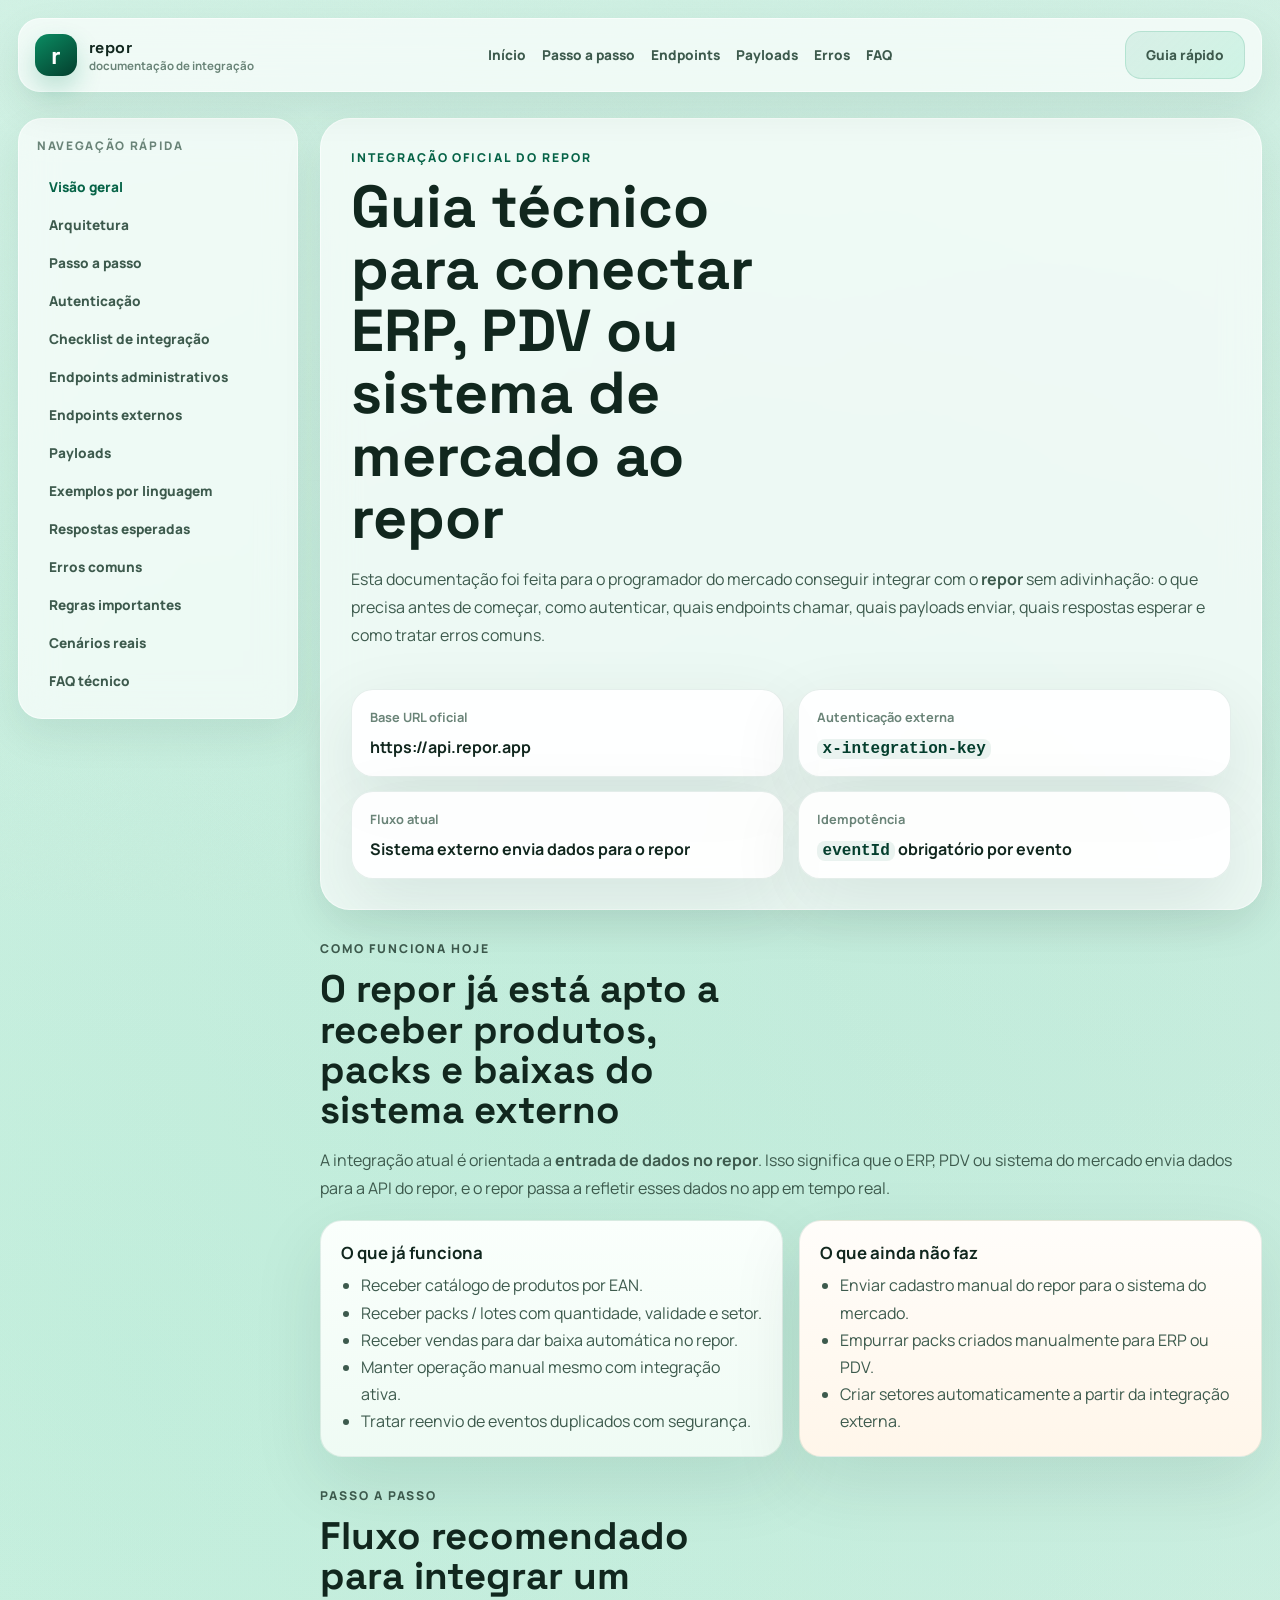
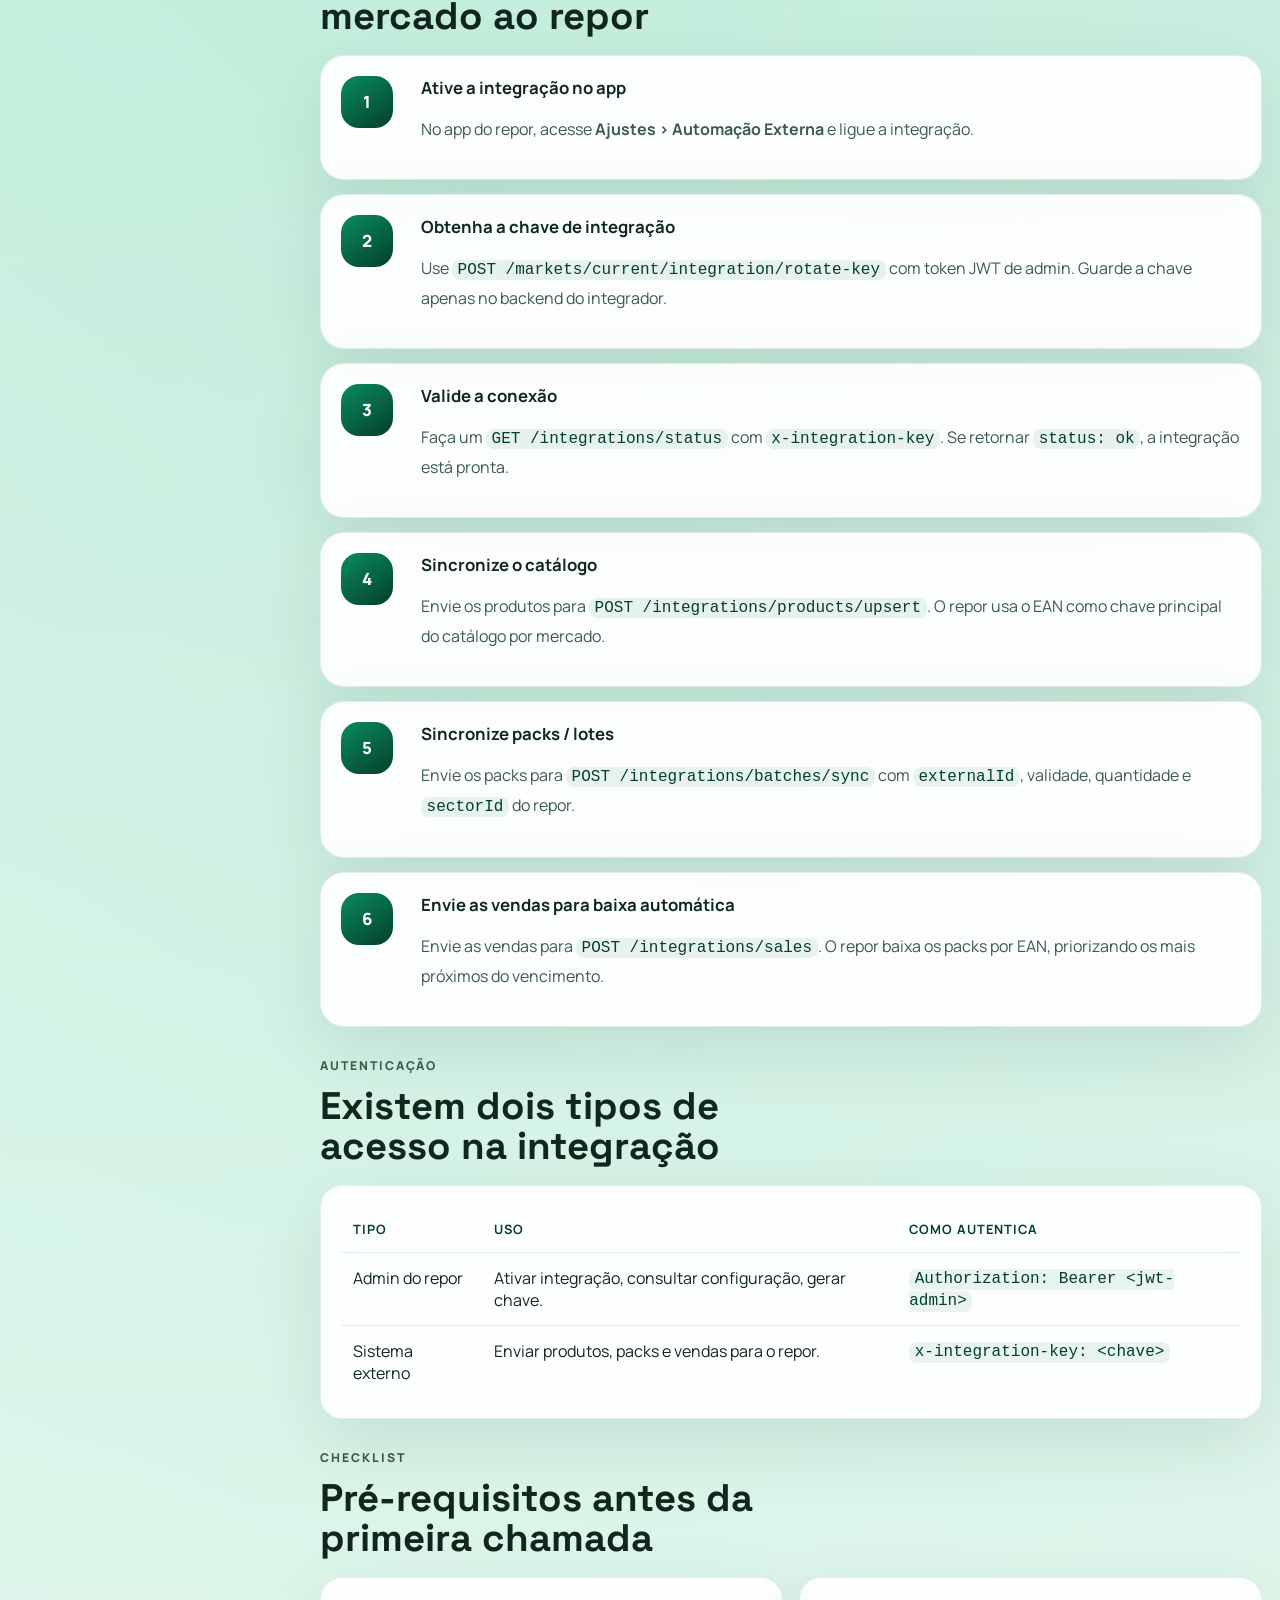
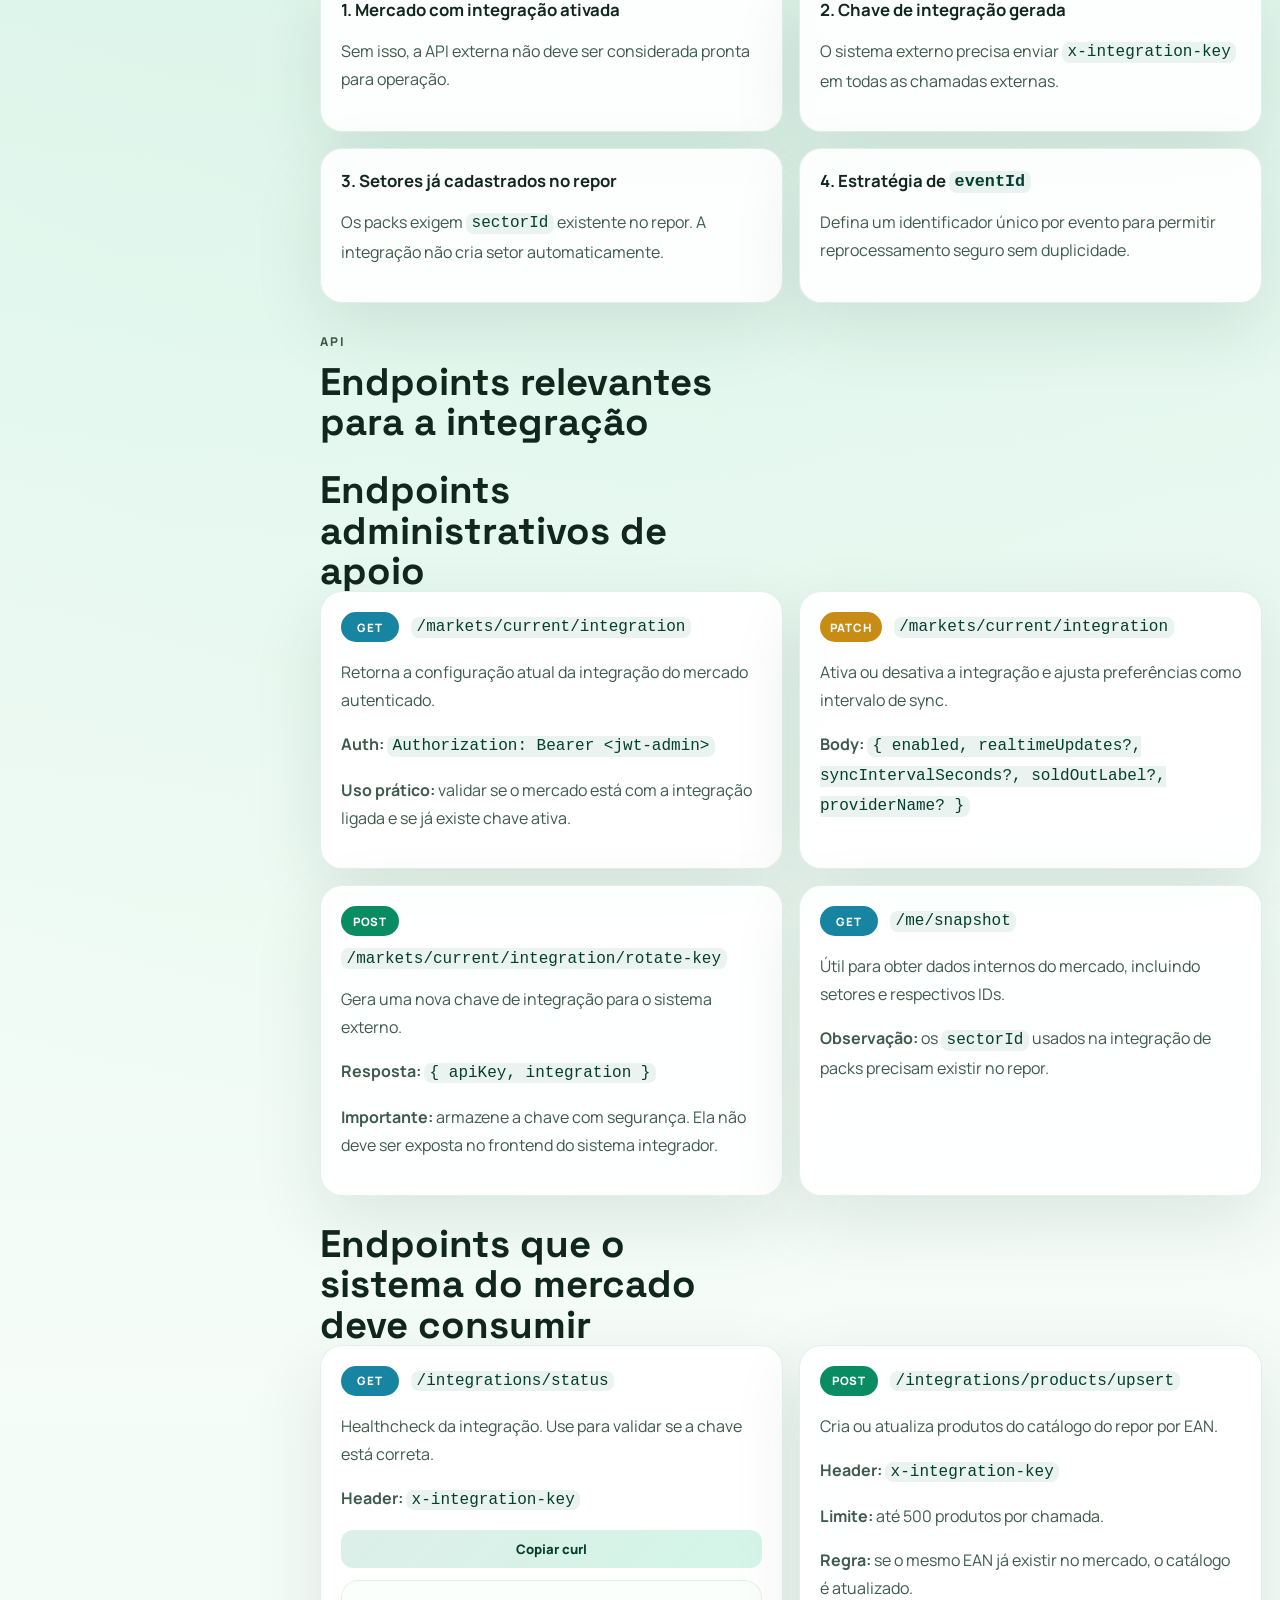
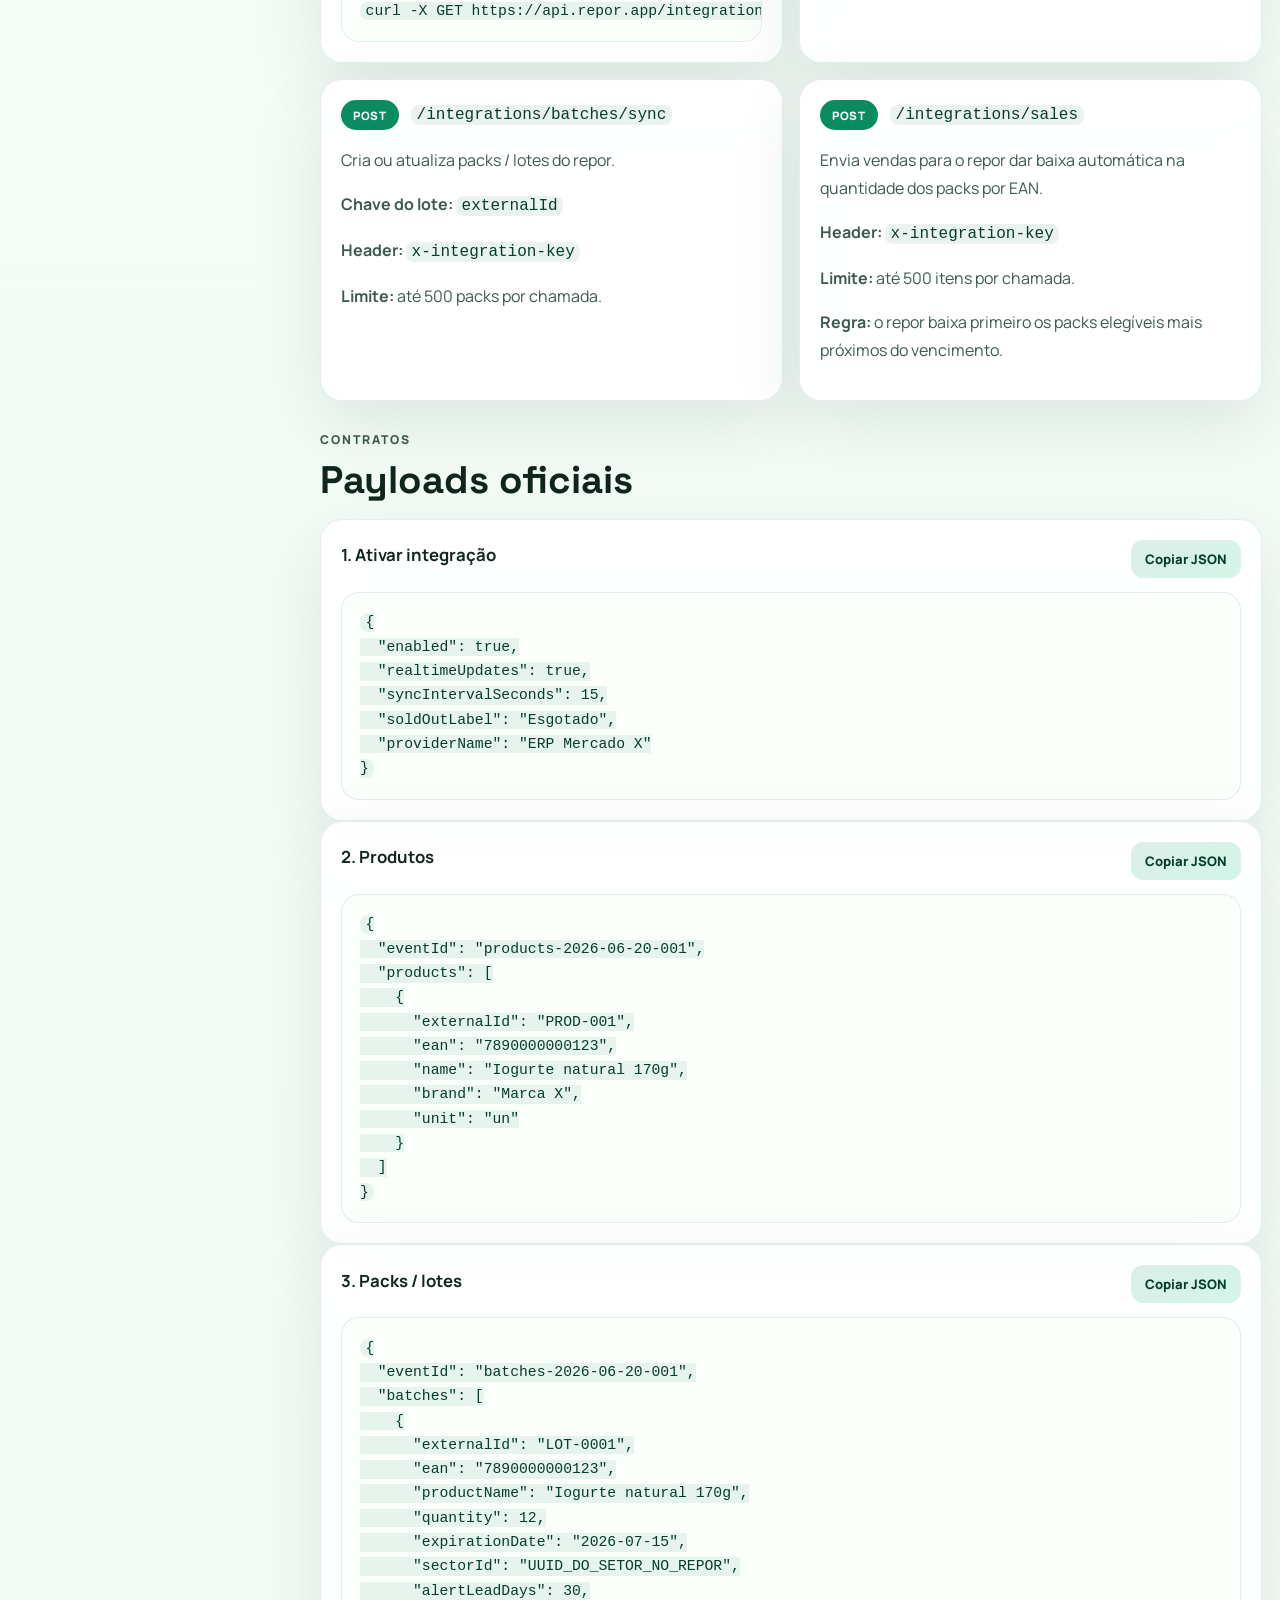
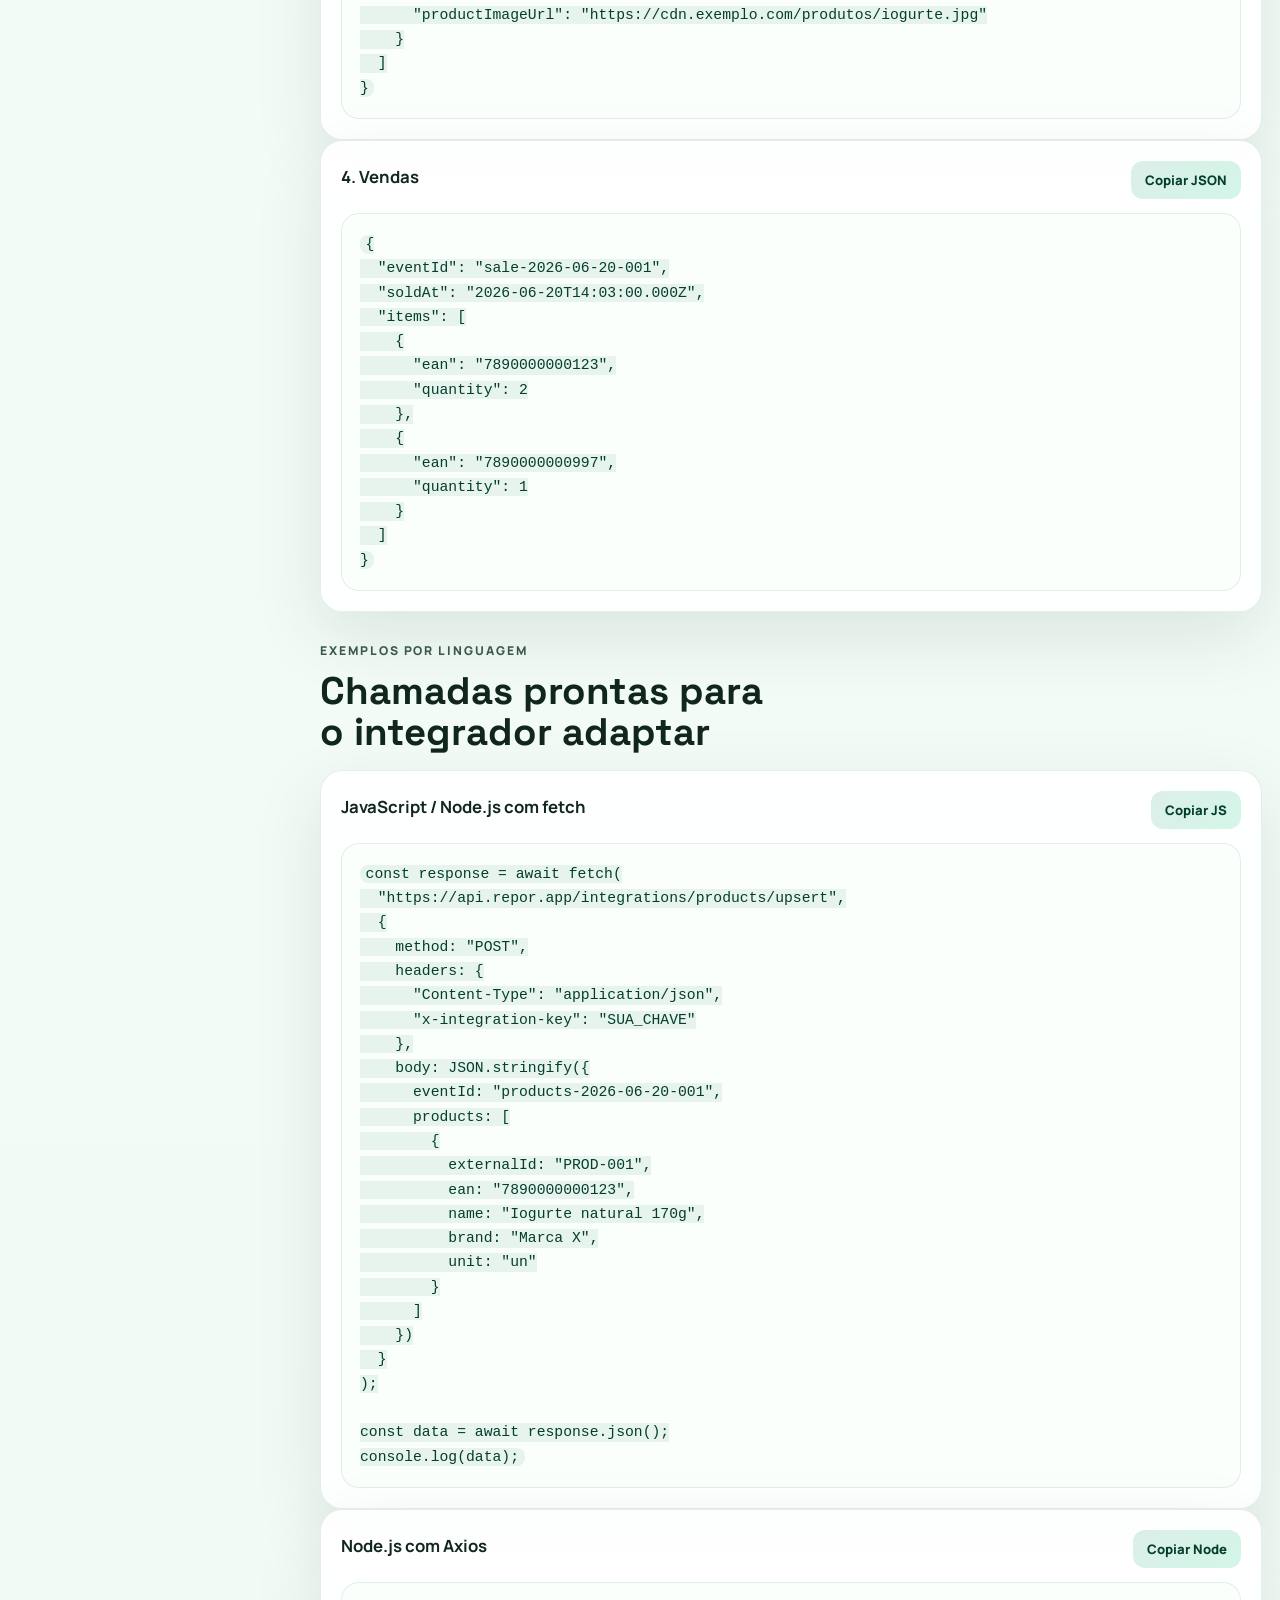
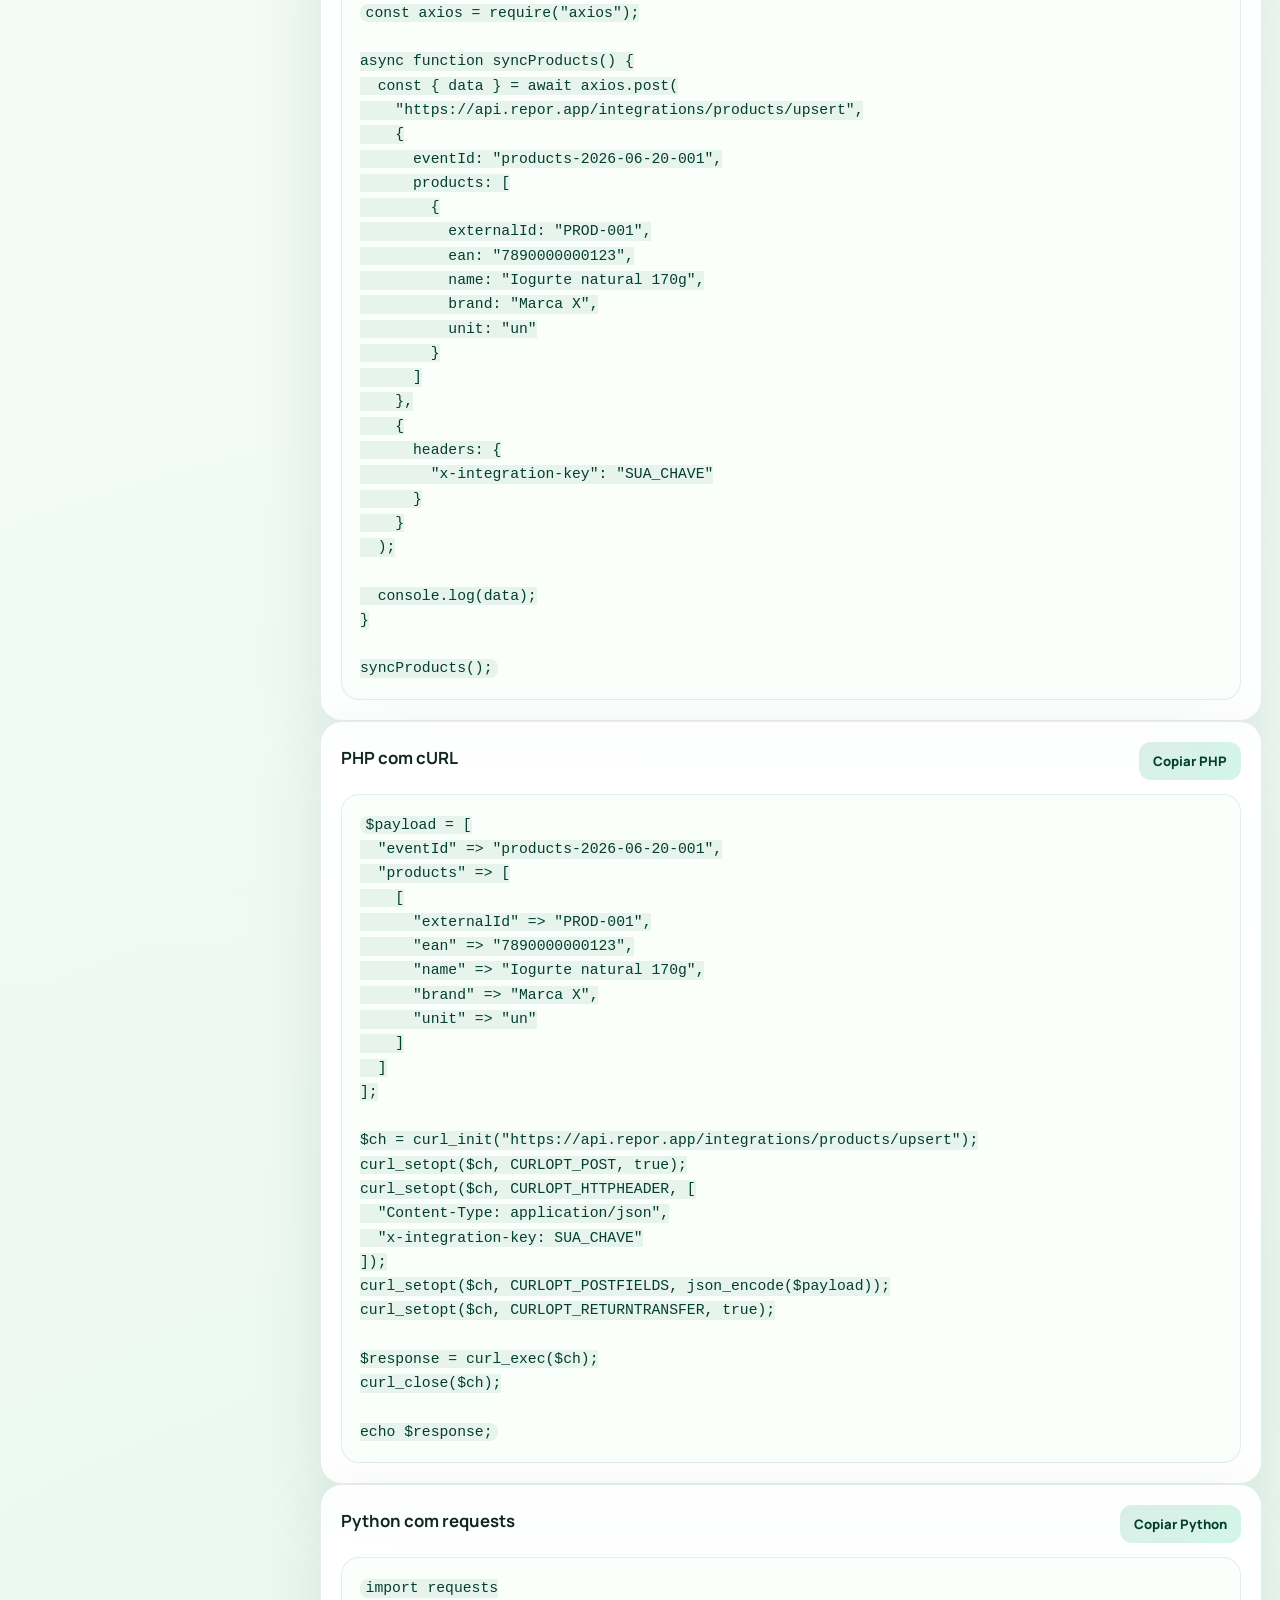
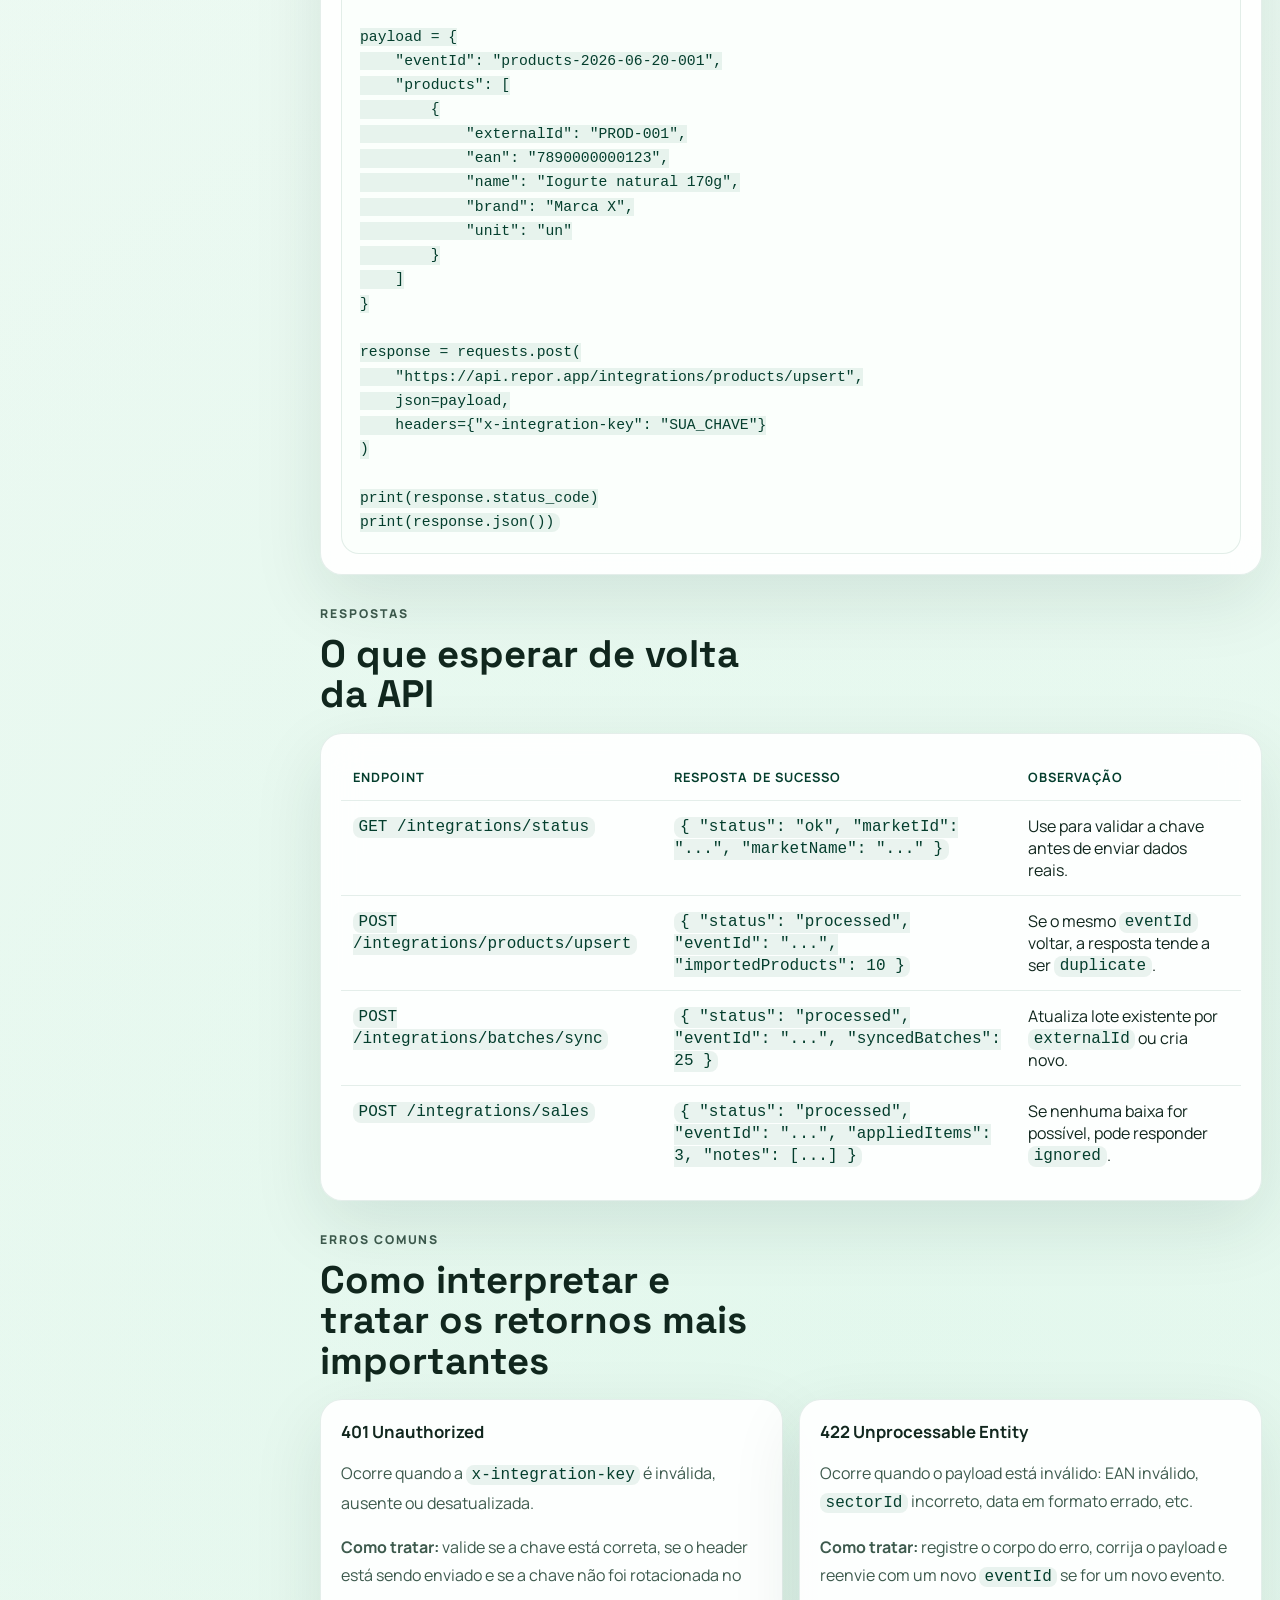
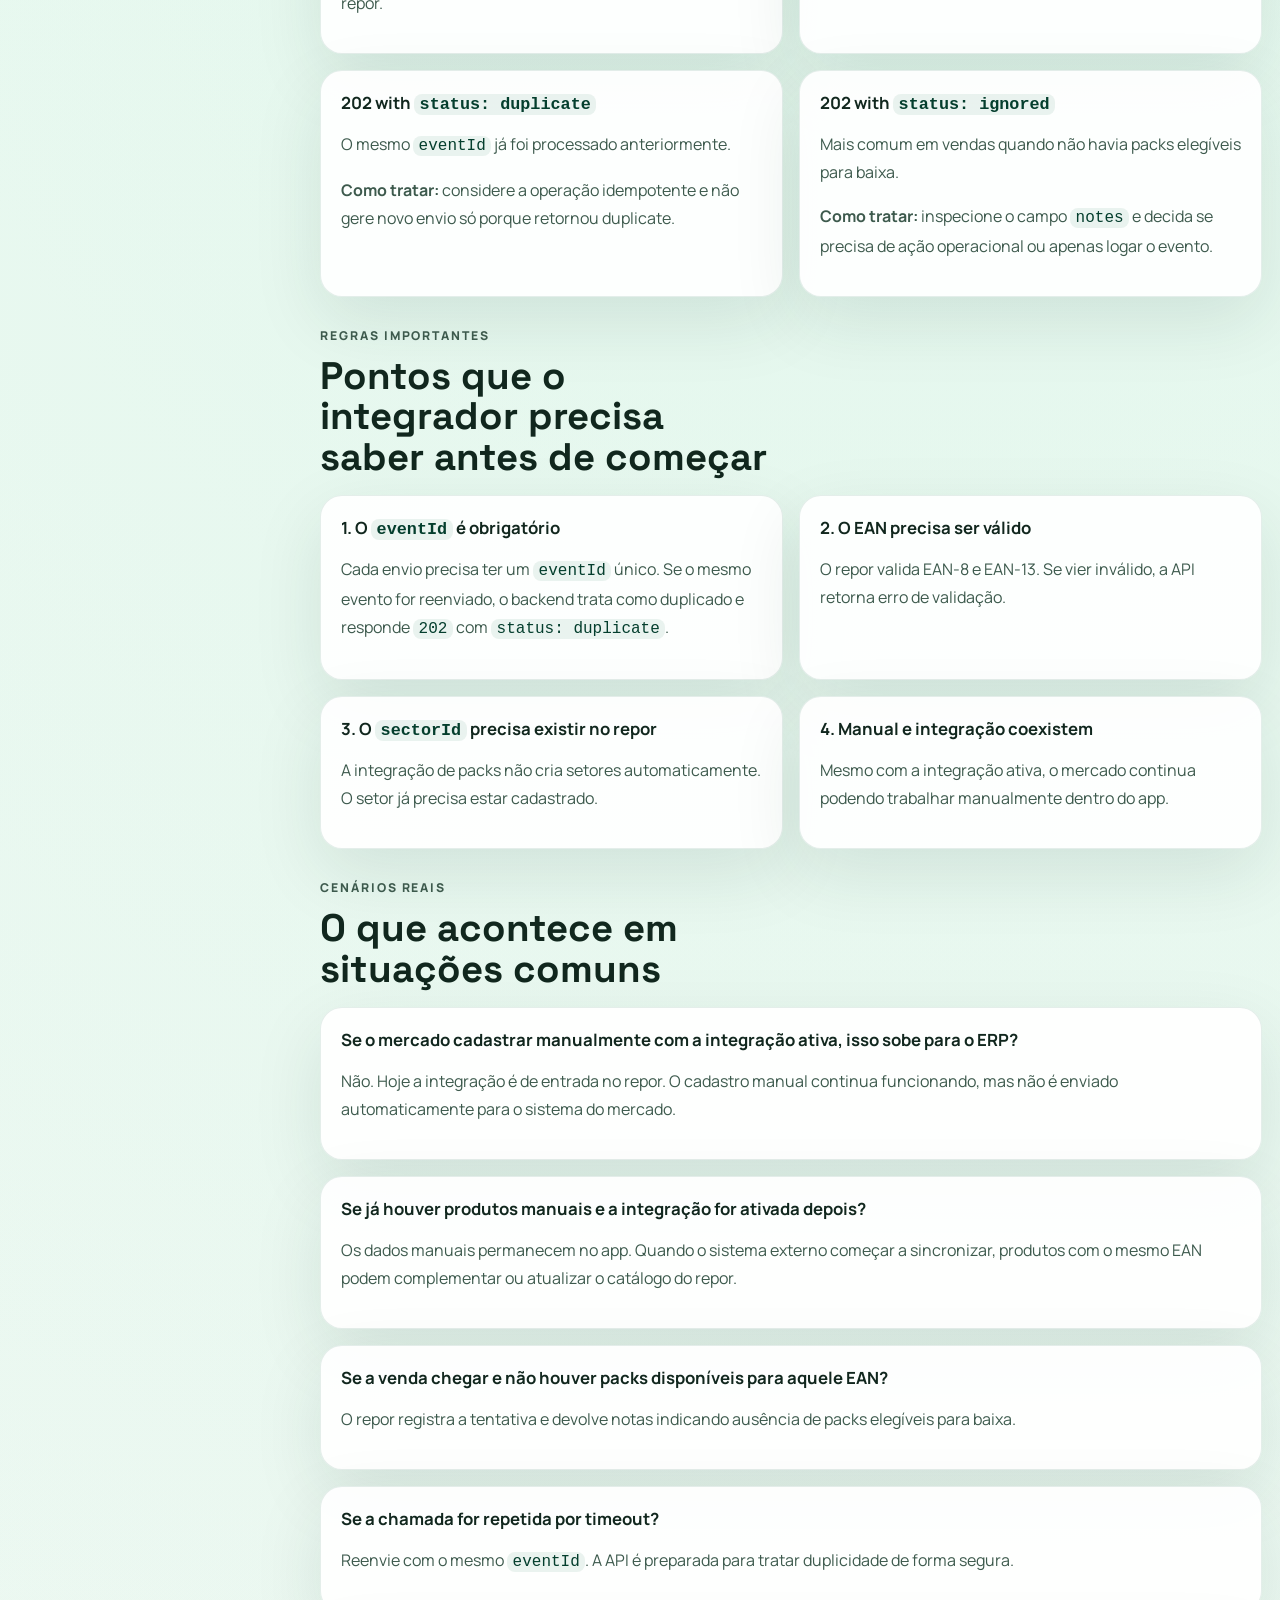
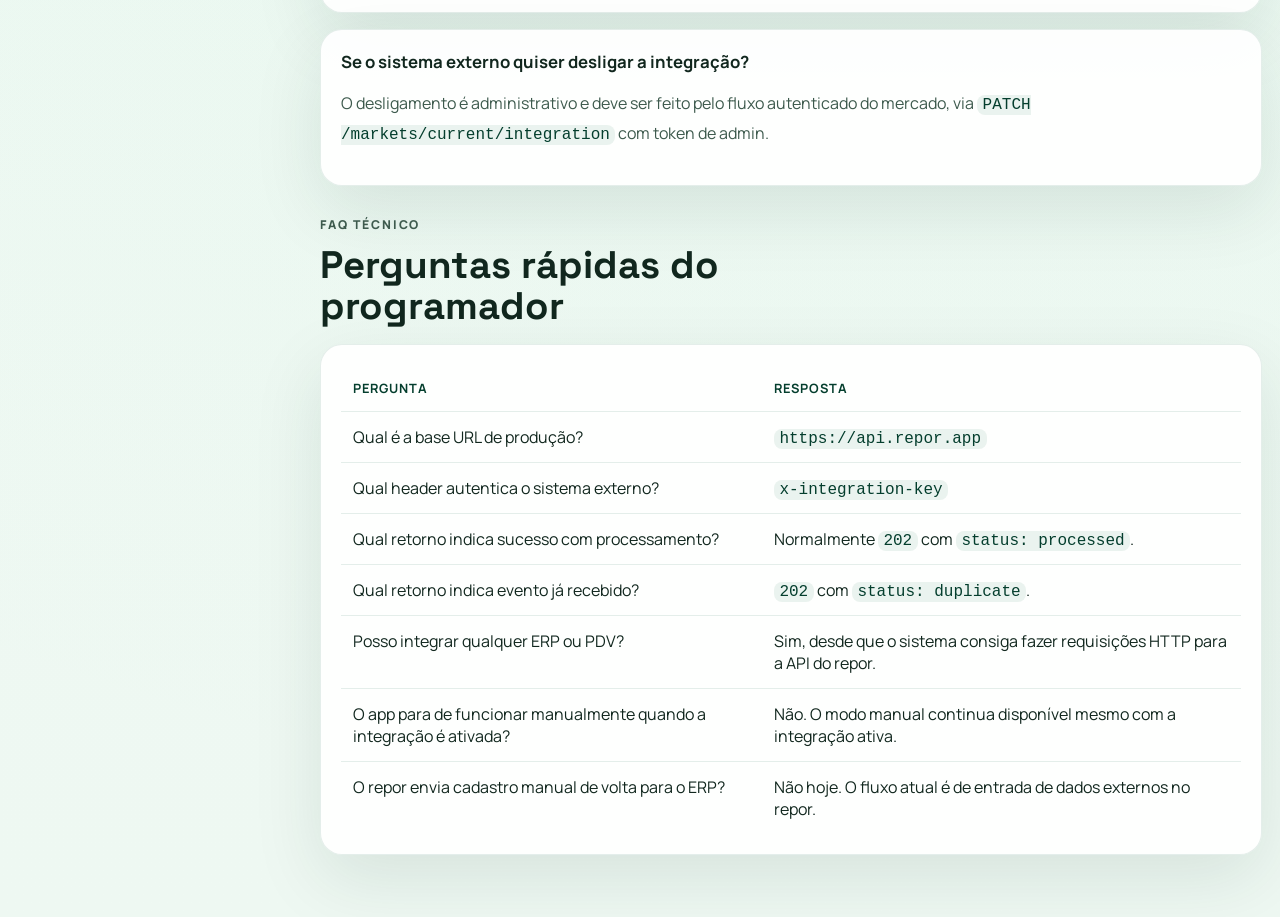
==== docs/index.html @ 4a222f6c "update site" ====
<!DOCTYPE html>
<html lang="pt-BR">
  <head>
    <meta charset="UTF-8" />
    <meta name="viewport" content="width=device-width, initial-scale=1.0" />
    <title>repor | Documentação de Integração</title>
    <meta
      name="description"
      content="Guia técnico oficial para integrar ERP, PDV e sistemas de mercado ao repor pela API https://api.repor.app/."
    />
    <meta name="theme-color" content="#0a8c62" />
    <link rel="preconnect" href="https://fonts.googleapis.com" />
    <link rel="preconnect" href="https://fonts.gstatic.com" crossorigin />
    <link
      href="https://fonts.googleapis.com/css2?family=Manrope:wght@400;500;600;700;800&family=Space+Grotesk:wght@500;700&display=swap"
      rel="stylesheet"
    />
    <link rel="stylesheet" href="./styles.css" />
  </head>
  <body>
    <div class="page-shell">
      <div class="noise"></div>
      <div class="grid-light"></div>
      <header class="topbar">
        <a class="brand" href="#inicio" aria-label="repor documentação de integração">
          <span class="brand-mark">r</span>
          <span class="brand-copy">
            <strong>repor</strong>
            <small>documentação de integração</small>
          </span>
        </a>
        <nav class="topnav" aria-label="Navegação da documentação">
          <a href="#inicio">Início</a>
          <a href="#passo-a-passo">Passo a passo</a>
          <a href="#endpoints">Endpoints</a>
          <a href="#payloads">Payloads</a>
          <a href="#erros">Erros</a>
          <a href="#faq">FAQ</a>
        </nav>
        <div class="topbar-actions">
          <a class="topbar-cta" href="./guia-rapido.html">Guia rápido</a>
        </div>
      </header>

      <main class="layout">
        <aside class="sidebar glass-panel">
          <p class="sidebar-label">Navegação rápida</p>
          <a href="#inicio">Visão geral</a>
          <a href="#arquitetura">Arquitetura</a>
          <a href="#passo-a-passo">Passo a passo</a>
          <a href="#autenticacao">Autenticação</a>
          <a href="#checklist">Checklist de integração</a>
          <a href="#endpoints-admin">Endpoints administrativos</a>
          <a href="#endpoints-externos">Endpoints externos</a>
          <a href="#payloads">Payloads</a>
          <a href="#exemplos">Exemplos por linguagem</a>
          <a href="#respostas">Respostas esperadas</a>
          <a href="#erros">Erros comuns</a>
          <a href="#regras">Regras importantes</a>
          <a href="#cenarios">Cenários reais</a>
          <a href="#faq">FAQ técnico</a>
        </aside>

        <div class="content">
          <section class="hero glass-panel" id="inicio">
            <div>
              <p class="eyebrow">Integração oficial do repor</p>
              <h1>Guia técnico para conectar ERP, PDV ou sistema de mercado ao repor</h1>
              <p class="lead">
                Esta documentação foi feita para o programador do mercado conseguir integrar com o
                <strong>repor</strong> sem adivinhação: o que precisa antes de começar, como autenticar,
                quais endpoints chamar, quais payloads enviar, quais respostas esperar e como tratar erros comuns.
              </p>
            </div>
            <div class="hero-grid">
              <article>
                <span>Base URL oficial</span>
                <strong>https://api.repor.app</strong>
              </article>
              <article>
                <span>Autenticação externa</span>
                <strong><code>x-integration-key</code></strong>
              </article>
              <article>
                <span>Fluxo atual</span>
                <strong>Sistema externo envia dados para o repor</strong>
              </article>
              <article>
                <span>Idempotência</span>
                <strong><code>eventId</code> obrigatório por evento</strong>
              </article>
            </div>
          </section>

          <section class="section" id="arquitetura">
            <div class="section-heading">
              <p class="eyebrow">Como funciona hoje</p>
              <h2>O repor já está apto a receber produtos, packs e baixas do sistema externo</h2>
              <p>
                A integração atual é orientada a <strong>entrada de dados no repor</strong>. Isso significa
                que o ERP, PDV ou sistema do mercado envia dados para a API do repor, e o repor passa a
                refletir esses dados no app em tempo real.
              </p>
            </div>
            <div class="info-grid">
              <article class="info-card success">
                <h3>O que já funciona</h3>
                <ul>
                  <li>Receber catálogo de produtos por EAN.</li>
                  <li>Receber packs / lotes com quantidade, validade e setor.</li>
                  <li>Receber vendas para dar baixa automática no repor.</li>
                  <li>Manter operação manual mesmo com integração ativa.</li>
                  <li>Tratar reenvio de eventos duplicados com segurança.</li>
                </ul>
              </article>
              <article class="info-card warning">
                <h3>O que ainda não faz</h3>
                <ul>
                  <li>Enviar cadastro manual do repor para o sistema do mercado.</li>
                  <li>Empurrar packs criados manualmente para ERP ou PDV.</li>
                  <li>Criar setores automaticamente a partir da integração externa.</li>
                </ul>
              </article>
            </div>
          </section>

          <section class="section" id="passo-a-passo">
            <div class="section-heading">
              <p class="eyebrow">Passo a passo</p>
              <h2>Fluxo recomendado para integrar um mercado ao repor</h2>
            </div>
            <div class="timeline">
              <article class="timeline-step"><span>1</span><div><h3>Ative a integração no app</h3><p>No app do repor, acesse <strong>Ajustes &gt; Automação Externa</strong> e ligue a integração.</p></div></article>
              <article class="timeline-step"><span>2</span><div><h3>Obtenha a chave de integração</h3><p>Use <code>POST /markets/current/integration/rotate-key</code> com token JWT de admin. Guarde a chave apenas no backend do integrador.</p></div></article>
              <article class="timeline-step"><span>3</span><div><h3>Valide a conexão</h3><p>Faça um <code>GET /integrations/status</code> com <code>x-integration-key</code>. Se retornar <code>status: ok</code>, a integração está pronta.</p></div></article>
              <article class="timeline-step"><span>4</span><div><h3>Sincronize o catálogo</h3><p>Envie os produtos para <code>POST /integrations/products/upsert</code>. O repor usa o EAN como chave principal do catálogo por mercado.</p></div></article>
              <article class="timeline-step"><span>5</span><div><h3>Sincronize packs / lotes</h3><p>Envie os packs para <code>POST /integrations/batches/sync</code> com <code>externalId</code>, validade, quantidade e <code>sectorId</code> do repor.</p></div></article>
              <article class="timeline-step"><span>6</span><div><h3>Envie as vendas para baixa automática</h3><p>Envie as vendas para <code>POST /integrations/sales</code>. O repor baixa os packs por EAN, priorizando os mais próximos do vencimento.</p></div></article>
            </div>
          </section>

          <section class="section" id="autenticacao">
            <div class="section-heading"><p class="eyebrow">Autenticação</p><h2>Existem dois tipos de acesso na integração</h2></div>
            <div class="table-card glass-panel">
              <table>
                <thead><tr><th>Tipo</th><th>Uso</th><th>Como autentica</th></tr></thead>
                <tbody>
                  <tr><td>Admin do repor</td><td>Ativar integração, consultar configuração, gerar chave.</td><td><code>Authorization: Bearer &lt;jwt-admin&gt;</code></td></tr>
                  <tr><td>Sistema externo</td><td>Enviar produtos, packs e vendas para o repor.</td><td><code>x-integration-key: &lt;chave&gt;</code></td></tr>
                </tbody>
              </table>
            </div>
          </section>

          <section class="section" id="checklist">
            <div class="section-heading"><p class="eyebrow">Checklist</p><h2>Pré-requisitos antes da primeira chamada</h2></div>
            <div class="info-grid">
              <article class="info-card"><h3>1. Mercado com integração ativada</h3><p>Sem isso, a API externa não deve ser considerada pronta para operação.</p></article>
              <article class="info-card"><h3>2. Chave de integração gerada</h3><p>O sistema externo precisa enviar <code>x-integration-key</code> em todas as chamadas externas.</p></article>
              <article class="info-card"><h3>3. Setores já cadastrados no repor</h3><p>Os packs exigem <code>sectorId</code> existente no repor. A integração não cria setor automaticamente.</p></article>
              <article class="info-card"><h3>4. Estratégia de <code>eventId</code></h3><p>Defina um identificador único por evento para permitir reprocessamento seguro sem duplicidade.</p></article>
            </div>
          </section>

          <section class="section" id="endpoints">
            <div class="section-heading"><p class="eyebrow">API</p><h2>Endpoints relevantes para a integração</h2></div>
          </section>

          <section class="section" id="endpoints-admin">
            <h2>Endpoints administrativos de apoio</h2>
            <div class="endpoint-list">
              <article class="endpoint-card glass-panel"><div class="endpoint-head"><span class="method get">GET</span><code>/markets/current/integration</code></div><p>Retorna a configuração atual da integração do mercado autenticado.</p><p><strong>Auth:</strong> <code>Authorization: Bearer &lt;jwt-admin&gt;</code></p><p><strong>Uso prático:</strong> validar se o mercado está com a integração ligada e se já existe chave ativa.</p></article>
              <article class="endpoint-card glass-panel"><div class="endpoint-head"><span class="method patch">PATCH</span><code>/markets/current/integration</code></div><p>Ativa ou desativa a integração e ajusta preferências como intervalo de sync.</p><p><strong>Body:</strong> <code>{ enabled, realtimeUpdates?, syncIntervalSeconds?, soldOutLabel?, providerName? }</code></p></article>
              <article class="endpoint-card glass-panel"><div class="endpoint-head"><span class="method post">POST</span><code>/markets/current/integration/rotate-key</code></div><p>Gera uma nova chave de integração para o sistema externo.</p><p><strong>Resposta:</strong> <code>{ apiKey, integration }</code></p><p><strong>Importante:</strong> armazene a chave com segurança. Ela não deve ser exposta no frontend do sistema integrador.</p></article>
              <article class="endpoint-card glass-panel"><div class="endpoint-head"><span class="method get">GET</span><code>/me/snapshot</code></div><p>Útil para obter dados internos do mercado, incluindo setores e respectivos IDs.</p><p><strong>Observação:</strong> os <code>sectorId</code> usados na integração de packs precisam existir no repor.</p></article>
            </div>
          </section>

          <section class="section" id="endpoints-externos">
            <h2>Endpoints que o sistema do mercado deve consumir</h2>
            <div class="endpoint-list">
              <article class="endpoint-card glass-panel"><div class="endpoint-head"><span class="method get">GET</span><code>/integrations/status</code></div><p>Healthcheck da integração. Use para validar se a chave está correta.</p><p><strong>Header:</strong> <code>x-integration-key</code></p><div class="copy-block"><button class="copy-button" data-copy="curl -X GET https://api.repor.app/integrations/status -H 'x-integration-key: SUA_CHAVE'">Copiar curl</button><pre><code>curl -X GET https://api.repor.app/integrations/status   -H "x-integration-key: SUA_CHAVE"</code></pre></div></article>
              <article class="endpoint-card glass-panel"><div class="endpoint-head"><span class="method post">POST</span><code>/integrations/products/upsert</code></div><p>Cria ou atualiza produtos do catálogo do repor por EAN.</p><p><strong>Header:</strong> <code>x-integration-key</code></p><p><strong>Limite:</strong> até 500 produtos por chamada.</p><p><strong>Regra:</strong> se o mesmo EAN já existir no mercado, o catálogo é atualizado.</p></article>
              <article class="endpoint-card glass-panel"><div class="endpoint-head"><span class="method post">POST</span><code>/integrations/batches/sync</code></div><p>Cria ou atualiza packs / lotes do repor.</p><p><strong>Chave do lote:</strong> <code>externalId</code></p><p><strong>Header:</strong> <code>x-integration-key</code></p><p><strong>Limite:</strong> até 500 packs por chamada.</p></article>
              <article class="endpoint-card glass-panel"><div class="endpoint-head"><span class="method post">POST</span><code>/integrations/sales</code></div><p>Envia vendas para o repor dar baixa automática na quantidade dos packs por EAN.</p><p><strong>Header:</strong> <code>x-integration-key</code></p><p><strong>Limite:</strong> até 500 itens por chamada.</p><p><strong>Regra:</strong> o repor baixa primeiro os packs elegíveis mais próximos do vencimento.</p></article>
            </div>
          </section>

          <section class="section" id="payloads">
            <div class="section-heading"><p class="eyebrow">Contratos</p><h2>Payloads oficiais</h2></div>
            <div class="payload-block glass-panel"><div class="payload-head"><h3>1. Ativar integração</h3><button class="copy-button" data-copy='{"enabled":true,"realtimeUpdates":true,"syncIntervalSeconds":15,"soldOutLabel":"Esgotado","providerName":"ERP Mercado X"}'>Copiar JSON</button></div><pre><code>{
  "enabled": true,
  "realtimeUpdates": true,
  "syncIntervalSeconds": 15,
  "soldOutLabel": "Esgotado",
  "providerName": "ERP Mercado X"
}</code></pre></div>
            <div class="payload-block glass-panel"><div class="payload-head"><h3>2. Produtos</h3><button class="copy-button" data-copy='{"eventId":"products-2026-06-20-001","products":[{"externalId":"PROD-001","ean":"7890000000123","name":"Iogurte natural 170g","brand":"Marca X","unit":"un"}]}'>Copiar JSON</button></div><pre><code>{
  "eventId": "products-2026-06-20-001",
  "products": [
    {
      "externalId": "PROD-001",
      "ean": "7890000000123",
      "name": "Iogurte natural 170g",
      "brand": "Marca X",
      "unit": "un"
    }
  ]
}</code></pre></div>
            <div class="payload-block glass-panel"><div class="payload-head"><h3>3. Packs / lotes</h3><button class="copy-button" data-copy='{"eventId":"batches-2026-06-20-001","batches":[{"externalId":"LOT-0001","ean":"7890000000123","productName":"Iogurte natural 170g","quantity":12,"expirationDate":"2026-07-15","sectorId":"UUID_DO_SETOR_NO_REPOR","alertLeadDays":30,"productImageUrl":"https://cdn.exemplo.com/produtos/iogurte.jpg"}]}'>Copiar JSON</button></div><pre><code>{
  "eventId": "batches-2026-06-20-001",
  "batches": [
    {
      "externalId": "LOT-0001",
      "ean": "7890000000123",
      "productName": "Iogurte natural 170g",
      "quantity": 12,
      "expirationDate": "2026-07-15",
      "sectorId": "UUID_DO_SETOR_NO_REPOR",
      "alertLeadDays": 30,
      "productImageUrl": "https://cdn.exemplo.com/produtos/iogurte.jpg"
    }
  ]
}</code></pre></div>
            <div class="payload-block glass-panel"><div class="payload-head"><h3>4. Vendas</h3><button class="copy-button" data-copy='{"eventId":"sale-2026-06-20-001","soldAt":"2026-06-20T14:03:00.000Z","items":[{"ean":"7890000000123","quantity":2},{"ean":"7890000000997","quantity":1}]}'>Copiar JSON</button></div><pre><code>{
  "eventId": "sale-2026-06-20-001",
  "soldAt": "2026-06-20T14:03:00.000Z",
  "items": [
    {
      "ean": "7890000000123",
      "quantity": 2
    },
    {
      "ean": "7890000000997",
      "quantity": 1
    }
  ]
}</code></pre></div>
          </section>

          <section class="section" id="exemplos">
            <div class="section-heading"><p class="eyebrow">Exemplos por linguagem</p><h2>Chamadas prontas para o integrador adaptar</h2></div>
            <div class="payload-block glass-panel"><div class="payload-head"><h3>JavaScript / Node.js com fetch</h3><button class="copy-button" data-copy="const response = await fetch('https://api.repor.app/integrations/products/upsert', { method: 'POST', headers: { 'Content-Type': 'application/json', 'x-integration-key': 'SUA_CHAVE' }, body: JSON.stringify({ eventId: 'products-2026-06-20-001', products: [{ externalId: 'PROD-001', ean: '7890000000123', name: 'Iogurte natural 170g', brand: 'Marca X', unit: 'un' }] }) }); const data = await response.json(); console.log(data);">Copiar JS</button></div><pre><code>const response = await fetch(
  "https://api.repor.app/integrations/products/upsert",
  {
    method: "POST",
    headers: {
      "Content-Type": "application/json",
      "x-integration-key": "SUA_CHAVE"
    },
    body: JSON.stringify({
      eventId: "products-2026-06-20-001",
      products: [
        {
          externalId: "PROD-001",
          ean: "7890000000123",
          name: "Iogurte natural 170g",
          brand: "Marca X",
          unit: "un"
        }
      ]
    })
  }
);

const data = await response.json();
console.log(data);</code></pre></div>
            <div class="payload-block glass-panel"><div class="payload-head"><h3>Node.js com Axios</h3><button class="copy-button" data-copy="const axios = require('axios'); async function syncProducts() { const { data } = await axios.post('https://api.repor.app/integrations/products/upsert', { eventId: 'products-2026-06-20-001', products: [{ externalId: 'PROD-001', ean: '7890000000123', name: 'Iogurte natural 170g', brand: 'Marca X', unit: 'un' }] }, { headers: { 'x-integration-key': 'SUA_CHAVE' } }); console.log(data); } syncProducts();">Copiar Node</button></div><pre><code>const axios = require("axios");

async function syncProducts() {
  const { data } = await axios.post(
    "https://api.repor.app/integrations/products/upsert",
    {
      eventId: "products-2026-06-20-001",
      products: [
        {
          externalId: "PROD-001",
          ean: "7890000000123",
          name: "Iogurte natural 170g",
          brand: "Marca X",
          unit: "un"
        }
      ]
    },
    {
      headers: {
        "x-integration-key": "SUA_CHAVE"
      }
    }
  );

  console.log(data);
}

syncProducts();</code></pre></div>
            <div class="payload-block glass-panel"><div class="payload-head"><h3>PHP com cURL</h3><button class="copy-button" data-copy="$payload = ['eventId' => 'products-2026-06-20-001','products' => [['externalId' => 'PROD-001','ean' => '7890000000123','name' => 'Iogurte natural 170g','brand' => 'Marca X','unit' => 'un']]]; $ch = curl_init('https://api.repor.app/integrations/products/upsert'); curl_setopt($ch, CURLOPT_POST, true); curl_setopt($ch, CURLOPT_HTTPHEADER, ['Content-Type: application/json', 'x-integration-key: SUA_CHAVE']); curl_setopt($ch, CURLOPT_POSTFIELDS, json_encode($payload)); curl_setopt($ch, CURLOPT_RETURNTRANSFER, true); $response = curl_exec($ch); curl_close($ch); echo $response;">Copiar PHP</button></div><pre><code>$payload = [
  "eventId" => "products-2026-06-20-001",
  "products" => [
    [
      "externalId" => "PROD-001",
      "ean" => "7890000000123",
      "name" => "Iogurte natural 170g",
      "brand" => "Marca X",
      "unit" => "un"
    ]
  ]
];

$ch = curl_init("https://api.repor.app/integrations/products/upsert");
curl_setopt($ch, CURLOPT_POST, true);
curl_setopt($ch, CURLOPT_HTTPHEADER, [
  "Content-Type: application/json",
  "x-integration-key: SUA_CHAVE"
]);
curl_setopt($ch, CURLOPT_POSTFIELDS, json_encode($payload));
curl_setopt($ch, CURLOPT_RETURNTRANSFER, true);

$response = curl_exec($ch);
curl_close($ch);

echo $response;</code></pre></div>
            <div class="payload-block glass-panel"><div class="payload-head"><h3>Python com requests</h3><button class="copy-button" data-copy="import requests; payload = {'eventId': 'products-2026-06-20-001', 'products': [{'externalId': 'PROD-001', 'ean': '7890000000123', 'name': 'Iogurte natural 170g', 'brand': 'Marca X', 'unit': 'un'}]}; response = requests.post('https://api.repor.app/integrations/products/upsert', json=payload, headers={'x-integration-key': 'SUA_CHAVE'}); print(response.status_code); print(response.json())">Copiar Python</button></div><pre><code>import requests

payload = {
    "eventId": "products-2026-06-20-001",
    "products": [
        {
            "externalId": "PROD-001",
            "ean": "7890000000123",
            "name": "Iogurte natural 170g",
            "brand": "Marca X",
            "unit": "un"
        }
    ]
}

response = requests.post(
    "https://api.repor.app/integrations/products/upsert",
    json=payload,
    headers={"x-integration-key": "SUA_CHAVE"}
)

print(response.status_code)
print(response.json())</code></pre></div>
          </section>

          <section class="section" id="respostas">
            <div class="section-heading"><p class="eyebrow">Respostas</p><h2>O que esperar de volta da API</h2></div>
            <div class="table-card glass-panel"><table><thead><tr><th>Endpoint</th><th>Resposta de sucesso</th><th>Observação</th></tr></thead><tbody>
              <tr><td><code>GET /integrations/status</code></td><td><code>{ "status": "ok", "marketId": "...", "marketName": "..." }</code></td><td>Use para validar a chave antes de enviar dados reais.</td></tr>
              <tr><td><code>POST /integrations/products/upsert</code></td><td><code>{ "status": "processed", "eventId": "...", "importedProducts": 10 }</code></td><td>Se o mesmo <code>eventId</code> voltar, a resposta tende a ser <code>duplicate</code>.</td></tr>
              <tr><td><code>POST /integrations/batches/sync</code></td><td><code>{ "status": "processed", "eventId": "...", "syncedBatches": 25 }</code></td><td>Atualiza lote existente por <code>externalId</code> ou cria novo.</td></tr>
              <tr><td><code>POST /integrations/sales</code></td><td><code>{ "status": "processed", "eventId": "...", "appliedItems": 3, "notes": [...] }</code></td><td>Se nenhuma baixa for possível, pode responder <code>ignored</code>.</td></tr>
            </tbody></table></div>
          </section>

          <section class="section" id="erros">
            <div class="section-heading"><p class="eyebrow">Erros comuns</p><h2>Como interpretar e tratar os retornos mais importantes</h2></div>
            <div class="info-grid">
              <article class="info-card"><h3>401 Unauthorized</h3><p>Ocorre quando a <code>x-integration-key</code> é inválida, ausente ou desatualizada.</p><p><strong>Como tratar:</strong> valide se a chave está correta, se o header está sendo enviado e se a chave não foi rotacionada no repor.</p></article>
              <article class="info-card"><h3>422 Unprocessable Entity</h3><p>Ocorre quando o payload está inválido: EAN inválido, <code>sectorId</code> incorreto, data em formato errado, etc.</p><p><strong>Como tratar:</strong> registre o corpo do erro, corrija o payload e reenvie com um novo <code>eventId</code> se for um novo evento.</p></article>
              <article class="info-card"><h3>202 with <code>status: duplicate</code></h3><p>O mesmo <code>eventId</code> já foi processado anteriormente.</p><p><strong>Como tratar:</strong> considere a operação idempotente e não gere novo envio só porque retornou duplicate.</p></article>
              <article class="info-card"><h3>202 with <code>status: ignored</code></h3><p>Mais comum em vendas quando não havia packs elegíveis para baixa.</p><p><strong>Como tratar:</strong> inspecione o campo <code>notes</code> e decida se precisa de ação operacional ou apenas logar o evento.</p></article>
            </div>
          </section>

          <section class="section" id="regras">
            <div class="section-heading"><p class="eyebrow">Regras importantes</p><h2>Pontos que o integrador precisa saber antes de começar</h2></div>
            <div class="info-grid">
              <article class="info-card"><h3>1. O <code>eventId</code> é obrigatório</h3><p>Cada envio precisa ter um <code>eventId</code> único. Se o mesmo evento for reenviado, o backend trata como duplicado e responde <code>202</code> com <code>status: duplicate</code>.</p></article>
              <article class="info-card"><h3>2. O EAN precisa ser válido</h3><p>O repor valida EAN-8 e EAN-13. Se vier inválido, a API retorna erro de validação.</p></article>
              <article class="info-card"><h3>3. O <code>sectorId</code> precisa existir no repor</h3><p>A integração de packs não cria setores automaticamente. O setor já precisa estar cadastrado.</p></article>
              <article class="info-card"><h3>4. Manual e integração coexistem</h3><p>Mesmo com a integração ativa, o mercado continua podendo trabalhar manualmente dentro do app.</p></article>
            </div>
          </section>

          <section class="section" id="cenarios">
            <div class="section-heading"><p class="eyebrow">Cenários reais</p><h2>O que acontece em situações comuns</h2></div>
            <div class="faq-list">
              <article><h3>Se o mercado cadastrar manualmente com a integração ativa, isso sobe para o ERP?</h3><p>Não. Hoje a integração é de entrada no repor. O cadastro manual continua funcionando, mas não é enviado automaticamente para o sistema do mercado.</p></article>
              <article><h3>Se já houver produtos manuais e a integração for ativada depois?</h3><p>Os dados manuais permanecem no app. Quando o sistema externo começar a sincronizar, produtos com o mesmo EAN podem complementar ou atualizar o catálogo do repor.</p></article>
              <article><h3>Se a venda chegar e não houver packs disponíveis para aquele EAN?</h3><p>O repor registra a tentativa e devolve notas indicando ausência de packs elegíveis para baixa.</p></article>
              <article><h3>Se a chamada for repetida por timeout?</h3><p>Reenvie com o mesmo <code>eventId</code>. A API é preparada para tratar duplicidade de forma segura.</p></article>
              <article><h3>Se o sistema externo quiser desligar a integração?</h3><p>O desligamento é administrativo e deve ser feito pelo fluxo autenticado do mercado, via <code>PATCH /markets/current/integration</code> com token de admin.</p></article>
            </div>
          </section>

          <section class="section" id="faq">
            <div class="section-heading"><p class="eyebrow">FAQ técnico</p><h2>Perguntas rápidas do programador</h2></div>
            <div class="table-card glass-panel"><table><thead><tr><th>Pergunta</th><th>Resposta</th></tr></thead><tbody>
              <tr><td>Qual é a base URL de produção?</td><td><code>https://api.repor.app</code></td></tr>
              <tr><td>Qual header autentica o sistema externo?</td><td><code>x-integration-key</code></td></tr>
              <tr><td>Qual retorno indica sucesso com processamento?</td><td>Normalmente <code>202</code> com <code>status: processed</code>.</td></tr>
              <tr><td>Qual retorno indica evento já recebido?</td><td><code>202</code> com <code>status: duplicate</code>.</td></tr>
              <tr><td>Posso integrar qualquer ERP ou PDV?</td><td>Sim, desde que o sistema consiga fazer requisições HTTP para a API do repor.</td></tr>
              <tr><td>O app para de funcionar manualmente quando a integração é ativada?</td><td>Não. O modo manual continua disponível mesmo com a integração ativa.</td></tr>
              <tr><td>O repor envia cadastro manual de volta para o ERP?</td><td>Não hoje. O fluxo atual é de entrada de dados externos no repor.</td></tr>
            </tbody></table></div>
          </section>
        </div>
      </main>
    </div>

    <script src="./script.js"></script>
  </body>
</html>
---- docs/styles.css ----
:root {
  --bg: #f4fcf7;
  --bg-soft: #eef8f2;
  --surface: rgba(255, 255, 255, 0.78);
  --surface-strong: rgba(255, 255, 255, 0.92);
  --line: rgba(9, 93, 64, 0.1);
  --line-strong: rgba(9, 93, 64, 0.18);
  --text: #11271e;
  --text-soft: #3d5a4d;
  --text-muted: #6a8478;
  --green-1: #dcfff0;
  --green-2: #a8f0cf;
  --green-3: #39d496;
  --green-4: #0a8c62;
  --green-5: #066347;
  --green-6: #043e2d;
  --red-1: #fff2ef;
  --red-2: #d96855;
  --amber-1: #fff9e9;
  --amber-2: #c88b14;
  --cyan-1: #eefbff;
  --cyan-2: #1784a1;
  --shadow-soft: 0 24px 70px rgba(7, 52, 36, 0.1);
  --shadow-strong: 0 26px 90px rgba(7, 52, 36, 0.16);
  --radius-xl: 30px;
  --radius-lg: 22px;
  --radius-md: 16px;
  --container: min(1320px, calc(100vw - 36px));
}

* { box-sizing: border-box; }
html { scroll-behavior: smooth; }
body {
  margin: 0;
  min-width: 320px;
  color: var(--text);
  font-family: "Manrope", sans-serif;
  background:
    radial-gradient(circle at 10% 10%, rgba(57, 212, 150, 0.18), transparent 26%),
    radial-gradient(circle at 85% 6%, rgba(10, 140, 98, 0.14), transparent 28%),
    radial-gradient(circle at 70% 80%, rgba(168, 240, 207, 0.18), transparent 24%),
    linear-gradient(180deg, #f8fffb 0%, var(--bg) 36%, var(--bg-soft) 100%);
  overflow-x: hidden;
}

a { color: inherit; }
code, pre { font-family: "SFMono-Regular", Consolas, monospace; }
code {
  padding: 0.08rem 0.35rem;
  border-radius: 8px;
  background: rgba(6, 99, 71, 0.08);
  color: var(--green-6);
}
pre {
  margin: 0;
  overflow: auto;
  padding: 18px;
  border: 1px solid var(--line);
  border-radius: 18px;
  background: #fbfffc;
  color: #163327;
  font-size: 0.92rem;
  line-height: 1.65;
}

.noise {
  position: fixed;
  inset: 0;
  opacity: 0.05;
  pointer-events: none;
  background-image:
    linear-gradient(rgba(255, 255, 255, 0.24), rgba(255, 255, 255, 0.24)),
    url("data:image/svg+xml,%3Csvg xmlns='http://www.w3.org/2000/svg' width='180' height='180' viewBox='0 0 180 180'%3E%3Cfilter id='n'%3E%3CfeTurbulence type='fractalNoise' baseFrequency='.8' numOctaves='2' stitchTiles='stitch'/%3E%3C/filter%3E%3Crect width='180' height='180' filter='url(%23n)' opacity='.42'/%3E%3C/svg%3E");
}

.grid-light {
  position: fixed;
  inset: 0;
  opacity: 0.18;
  pointer-events: none;
  background-image:
    linear-gradient(rgba(10, 140, 98, 0.05) 1px, transparent 1px),
    linear-gradient(90deg, rgba(10, 140, 98, 0.05) 1px, transparent 1px);
  background-size: 80px 80px;
  mask-image: radial-gradient(circle at center, rgba(0, 0, 0, 0.88), transparent 82%);
}

.page-shell { position: relative; }
.glass-panel {
  border: 1px solid rgba(255, 255, 255, 0.56);
  background: rgba(255, 255, 255, 0.68);
  backdrop-filter: blur(18px);
  box-shadow: 0 16px 40px rgba(6, 54, 37, 0.08);
}

.topbar {
  position: sticky;
  top: 14px;
  z-index: 40;
  display: grid;
  grid-template-columns: auto 1fr auto;
  align-items: center;
  gap: 18px;
  width: var(--container);
  margin: 18px auto 0;
  padding: 12px 16px;
  border: 1px solid rgba(255, 255, 255, 0.56);
  border-radius: 22px;
  background: rgba(255, 255, 255, 0.68);
  backdrop-filter: blur(18px);
  box-shadow: 0 16px 40px rgba(6, 54, 37, 0.08);
}

.brand {
  display: inline-flex;
  align-items: center;
  gap: 12px;
  text-decoration: none;
}
.brand-mark {
  display: grid;
  place-items: center;
  width: 42px;
  height: 42px;
  border-radius: 14px;
  background: linear-gradient(145deg, var(--green-4), var(--green-6));
  color: #fff;
  font-family: "Space Grotesk", sans-serif;
  font-size: 1.52rem;
  font-weight: 700;
  box-shadow: 0 12px 26px rgba(10, 140, 98, 0.24);
}
.brand-copy { display: grid; }
.brand-copy strong {
  font-family: "Space Grotesk", sans-serif;
  font-size: 1rem;
  letter-spacing: 0.03em;
}
.brand-copy small {
  color: var(--text-muted);
  font-size: 0.72rem;
  font-weight: 700;
}
.topnav {
  display: flex;
  justify-content: center;
  gap: 16px;
  flex-wrap: wrap;
}
.topnav a, .topbar-cta, .sidebar a {
  color: var(--text-soft);
  text-decoration: none;
  font-size: 0.85rem;
  font-weight: 800;
}
.topbar-cta {
  display: inline-flex;
  align-items: center;
  justify-content: center;
  min-height: 48px;
  padding: 0 20px;
  border-radius: 16px;
  border: 1px solid rgba(10, 140, 98, 0.15);
  background: linear-gradient(135deg, rgba(10, 140, 98, 0.1), rgba(57, 212, 150, 0.18));
}
.topnav a:hover, .topbar-cta:hover, .sidebar a:hover, .sidebar a.active { color: var(--green-5); }

.layout {
  display: grid;
  grid-template-columns: 280px minmax(0, 1fr);
  gap: 22px;
  width: var(--container);
  margin: 26px auto 80px;
}

.sidebar {
  position: sticky;
  top: 108px;
  align-self: start;
  padding: 18px;
  border-radius: 24px;
}
.sidebar-label {
  margin: 0 0 14px;
  font-size: 0.74rem;
  font-weight: 800;
  text-transform: uppercase;
  letter-spacing: 0.14em;
  color: var(--text-muted);
}
.sidebar a {
  display: block;
  padding: 10px 12px;
  border-radius: 12px;
}
.content { min-width: 0; }
.hero {
  display: grid;
  gap: 24px;
  padding: 30px;
  border-radius: var(--radius-xl);
}
.eyebrow {
  margin: 0 0 10px;
  color: var(--green-5);
  font-size: 0.76rem;
  font-weight: 800;
  letter-spacing: 0.16em;
  text-transform: uppercase;
}
.hero h1, .section h2 {
  margin: 0;
  font-family: "Space Grotesk", sans-serif;
  line-height: 1.05;
}
.hero h1 { font-size: clamp(2rem, 4.8vw, 3.7rem); max-width: 13ch; }
.lead, .section-heading p, .timeline-step p, .endpoint-card p, .info-card p, .faq-list p {
  color: var(--text-soft);
  line-height: 1.75;
}
.hero-grid {
  display: grid;
  grid-template-columns: repeat(2, minmax(0, 1fr));
  gap: 14px;
}
.hero-grid article, .info-card, .endpoint-card, .payload-block, .table-card, .faq-list article {
  border: 1px solid var(--line);
  border-radius: 22px;
  background: var(--surface-strong);
  box-shadow: var(--shadow-soft);
}
.hero-grid article { padding: 18px; }
.hero-grid span {
  display: block;
  margin-bottom: 10px;
  color: var(--text-muted);
  font-size: 0.8rem;
  font-weight: 700;
}
.hero-grid strong { font-size: 1rem; }
.section { margin-top: 28px; }
.section-heading { margin-bottom: 18px; }
.section h2 { font-size: clamp(1.55rem, 3vw, 2.4rem); max-width: 18ch; }
.info-grid, .endpoint-list {
  display: grid;
  grid-template-columns: repeat(2, minmax(0, 1fr));
  gap: 16px;
}
.info-card, .endpoint-card, .payload-block, .table-card, .faq-list article { padding: 20px; }
.info-card h3, .endpoint-card h3, .payload-head h3, .timeline-step h3, .faq-list h3 {
  margin: 0 0 8px;
  font-size: 1.05rem;
}
.info-card ul {
  margin: 0;
  padding-left: 20px;
  color: var(--text-soft);
  line-height: 1.7;
}
.info-card.success { background: linear-gradient(180deg, #fafffc, #effbf4); }
.info-card.warning { background: linear-gradient(180deg, #fffdfa, #fff6ea); }
.timeline { display: grid; gap: 14px; }
.timeline-step {
  display: grid;
  grid-template-columns: 64px 1fr;
  gap: 16px;
  align-items: start;
  padding: 20px;
  border: 1px solid var(--line);
  border-radius: 24px;
  background: var(--surface-strong);
  box-shadow: var(--shadow-soft);
}
.timeline-step span {
  display: grid;
  place-items: center;
  width: 52px;
  height: 52px;
  border-radius: 18px;
  background: linear-gradient(145deg, var(--green-4), var(--green-6));
  color: #fff;
  font-weight: 800;
  font-size: 1.05rem;
}
.endpoint-head {
  display: flex;
  align-items: center;
  gap: 12px;
  margin-bottom: 10px;
  flex-wrap: wrap;
}
.method {
  display: inline-flex;
  align-items: center;
  justify-content: center;
  min-width: 58px;
  height: 30px;
  padding: 0 10px;
  border-radius: 999px;
  color: #fff;
  font-size: 0.72rem;
  font-weight: 800;
  letter-spacing: 0.08em;
  text-transform: uppercase;
}
.method.get { background: #1784a1; }
.method.post { background: #0a8c62; }
.method.patch { background: #c88b14; }
.payload-head {
  display: flex;
  align-items: center;
  justify-content: space-between;
  gap: 12px;
  margin-bottom: 14px;
}
.copy-button {
  border: 0;
  border-radius: 12px;
  background: linear-gradient(135deg, rgba(10, 140, 98, 0.14), rgba(57, 212, 150, 0.22));
  color: var(--green-6);
  padding: 10px 14px;
  font: inherit;
  font-size: 0.82rem;
  font-weight: 800;
  cursor: pointer;
}
.copy-button:hover { transform: translateY(-1px); }
.copy-button.copied {
  background: linear-gradient(135deg, rgba(23, 132, 161, 0.16), rgba(57, 212, 150, 0.26));
}
.copy-block { display: grid; gap: 12px; }
.table-card table {
  width: 100%;
  border-collapse: collapse;
}
.table-card th, .table-card td {
  padding: 14px 12px;
  border-bottom: 1px solid var(--line);
  text-align: left;
  vertical-align: top;
}
.table-card th {
  color: var(--green-6);
  font-size: 0.8rem;
  text-transform: uppercase;
  letter-spacing: 0.08em;
}
.table-card tr:last-child td { border-bottom: 0; }
.faq-list { display: grid; gap: 16px; }

@media (max-width: 1080px) {
  .layout { grid-template-columns: 1fr; }
  .sidebar { position: static; }
}

@media (max-width: 820px) {
  .topbar {
    grid-template-columns: 1fr;
    justify-items: start;
  }
  .topnav { justify-content: flex-start; }
  .hero-grid, .info-grid, .endpoint-list { grid-template-columns: 1fr; }
  .hero, .info-card, .endpoint-card, .payload-block, .table-card, .faq-list article { padding: 18px; }
}

@media (max-width: 640px) {
  .layout { width: min(100vw - 20px, 1320px); }
  .topbar { width: min(100vw - 20px, 1320px); }
  .timeline-step { grid-template-columns: 1fr; }
  .timeline-step span { width: 46px; height: 46px; }
  .payload-head { align-items: start; flex-direction: column; }
}

.topbar-actions {
  display: flex;
  align-items: center;
  gap: 10px;
}
.single-column-layout {
  grid-template-columns: 1fr;
}
.full-width-content {
  max-width: 100%;
}
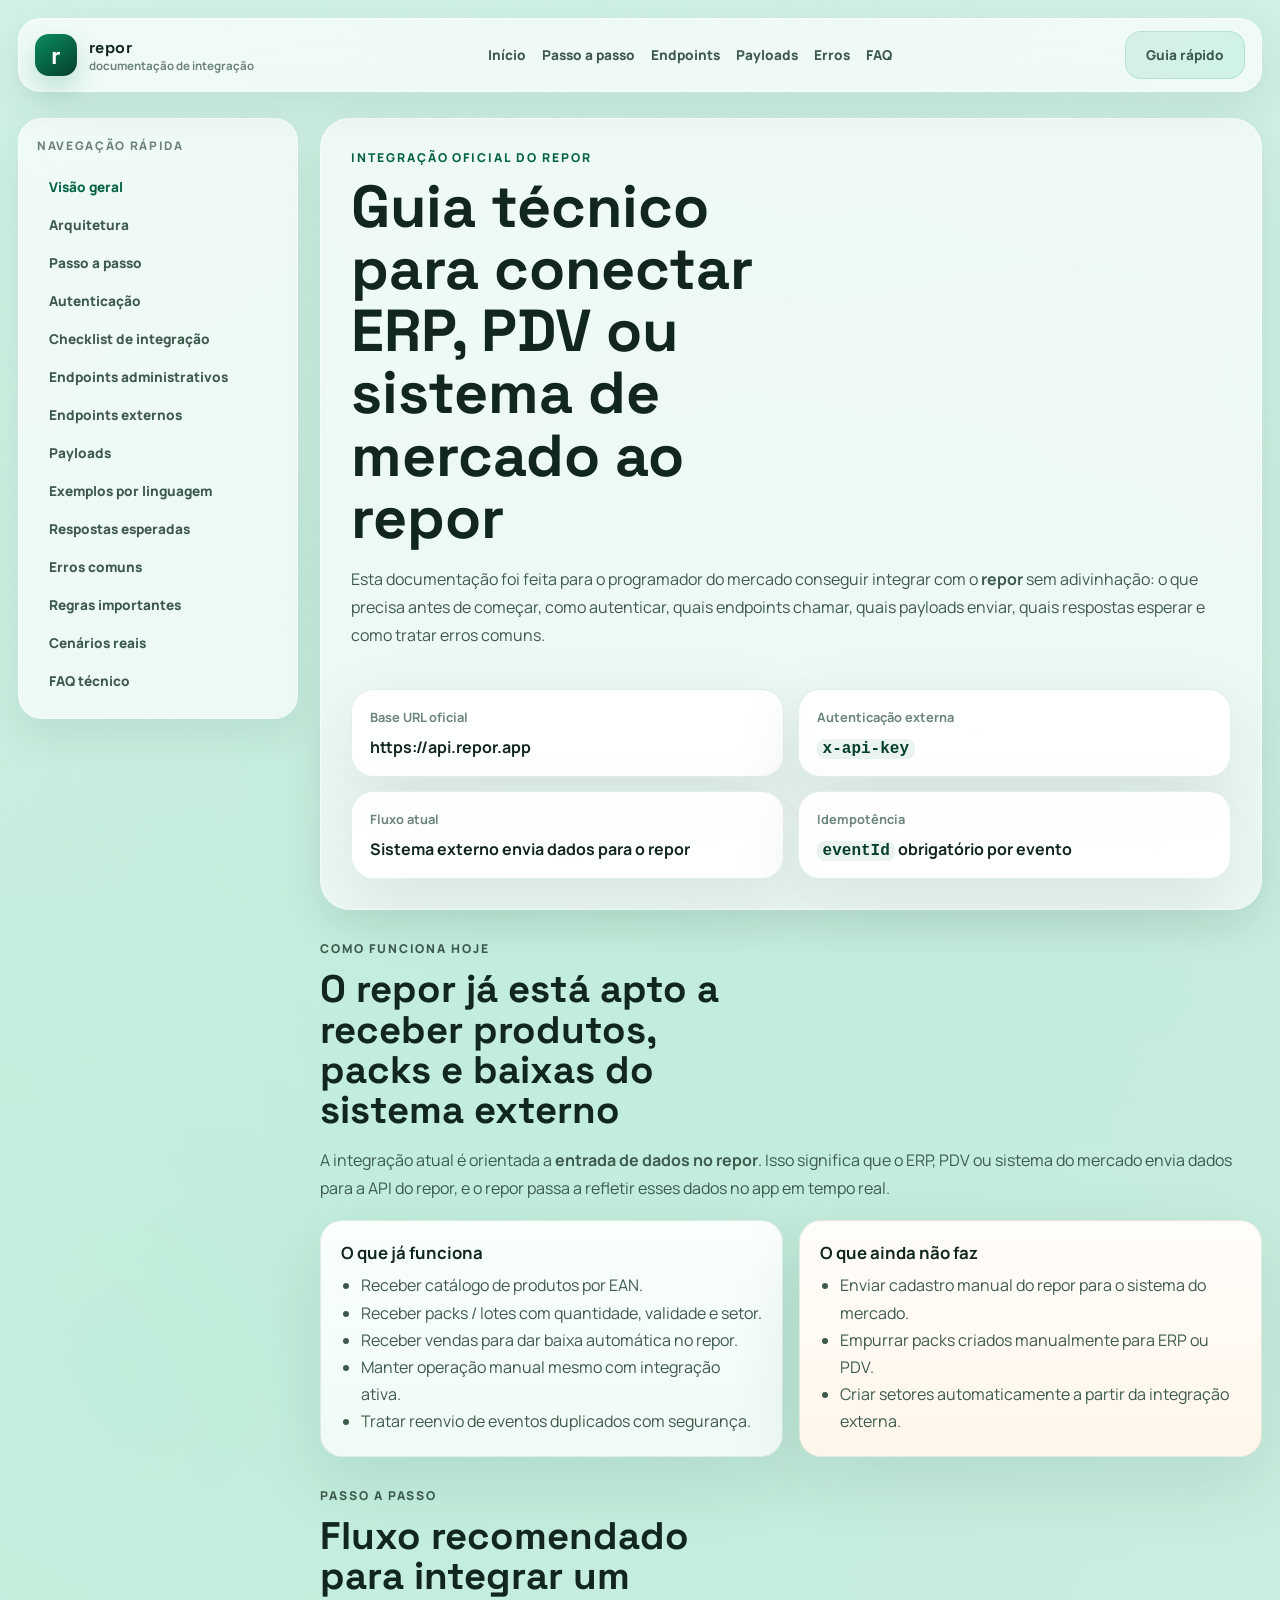
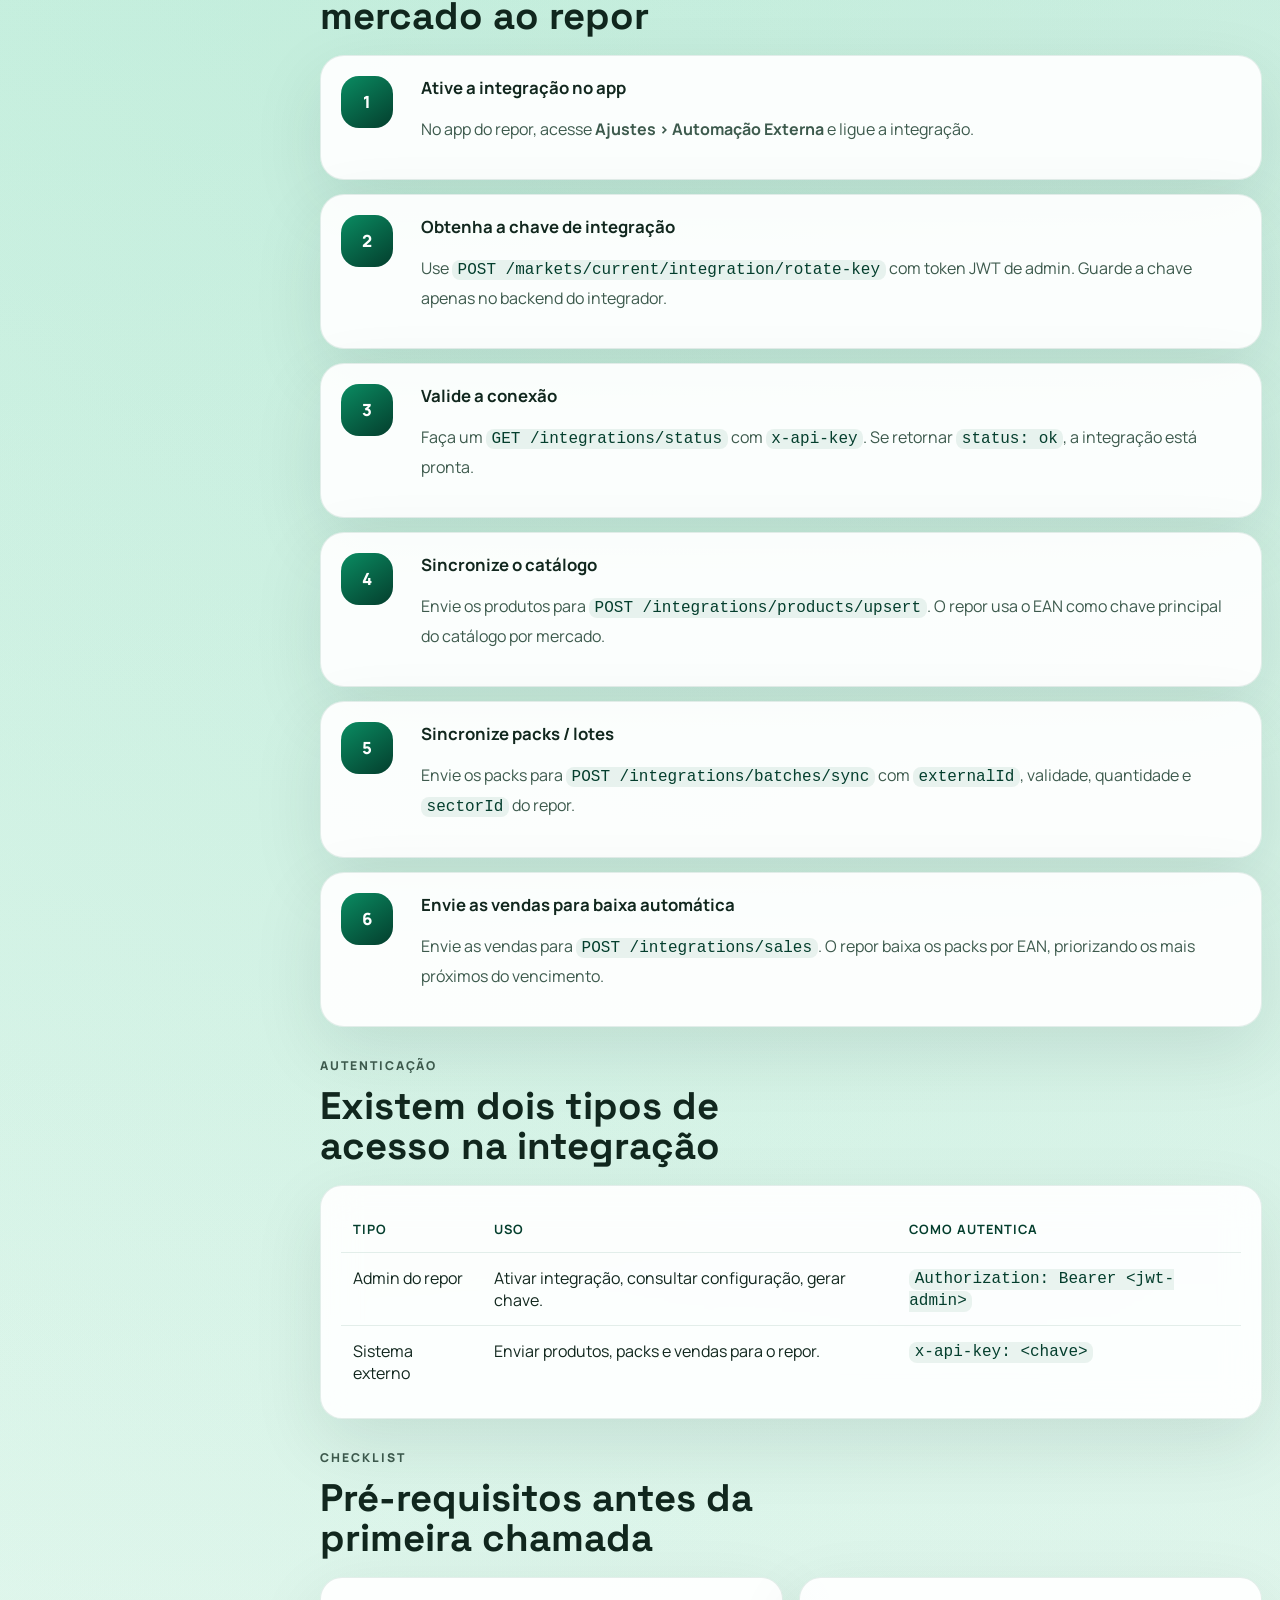
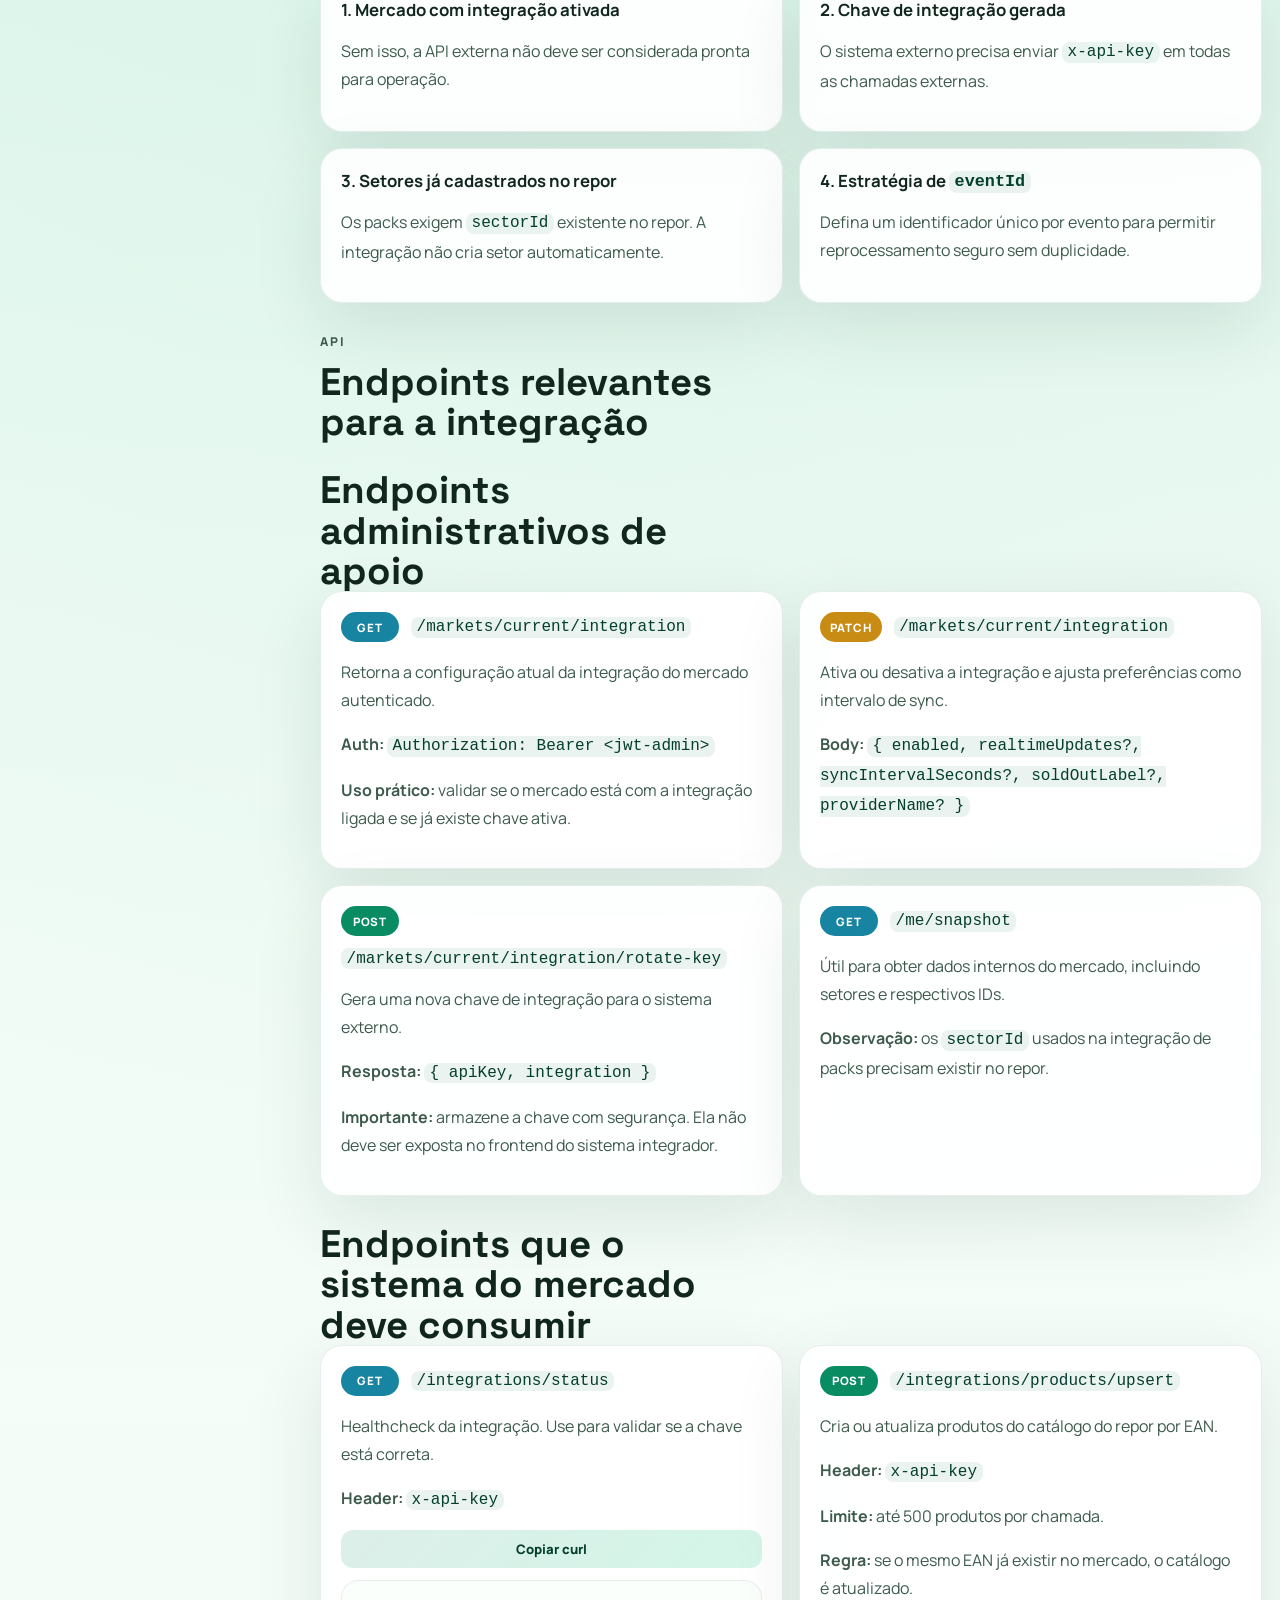
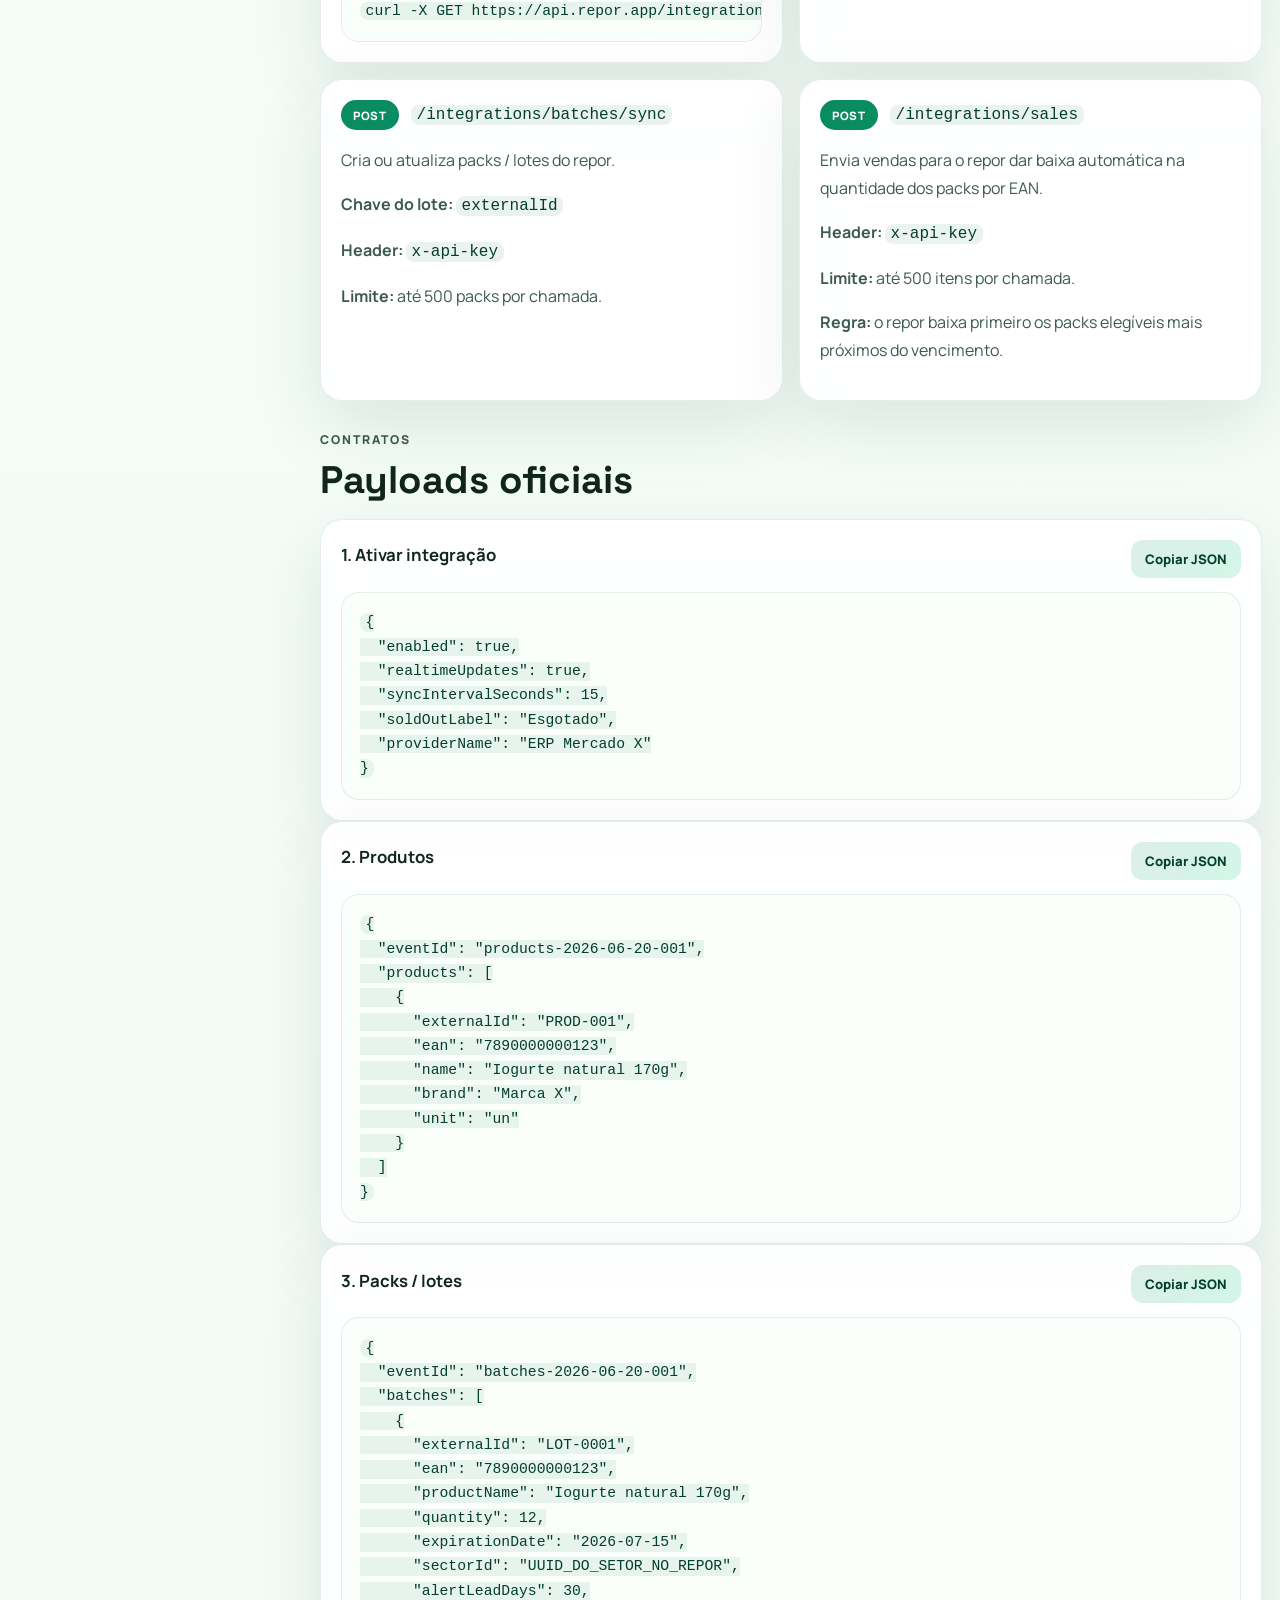
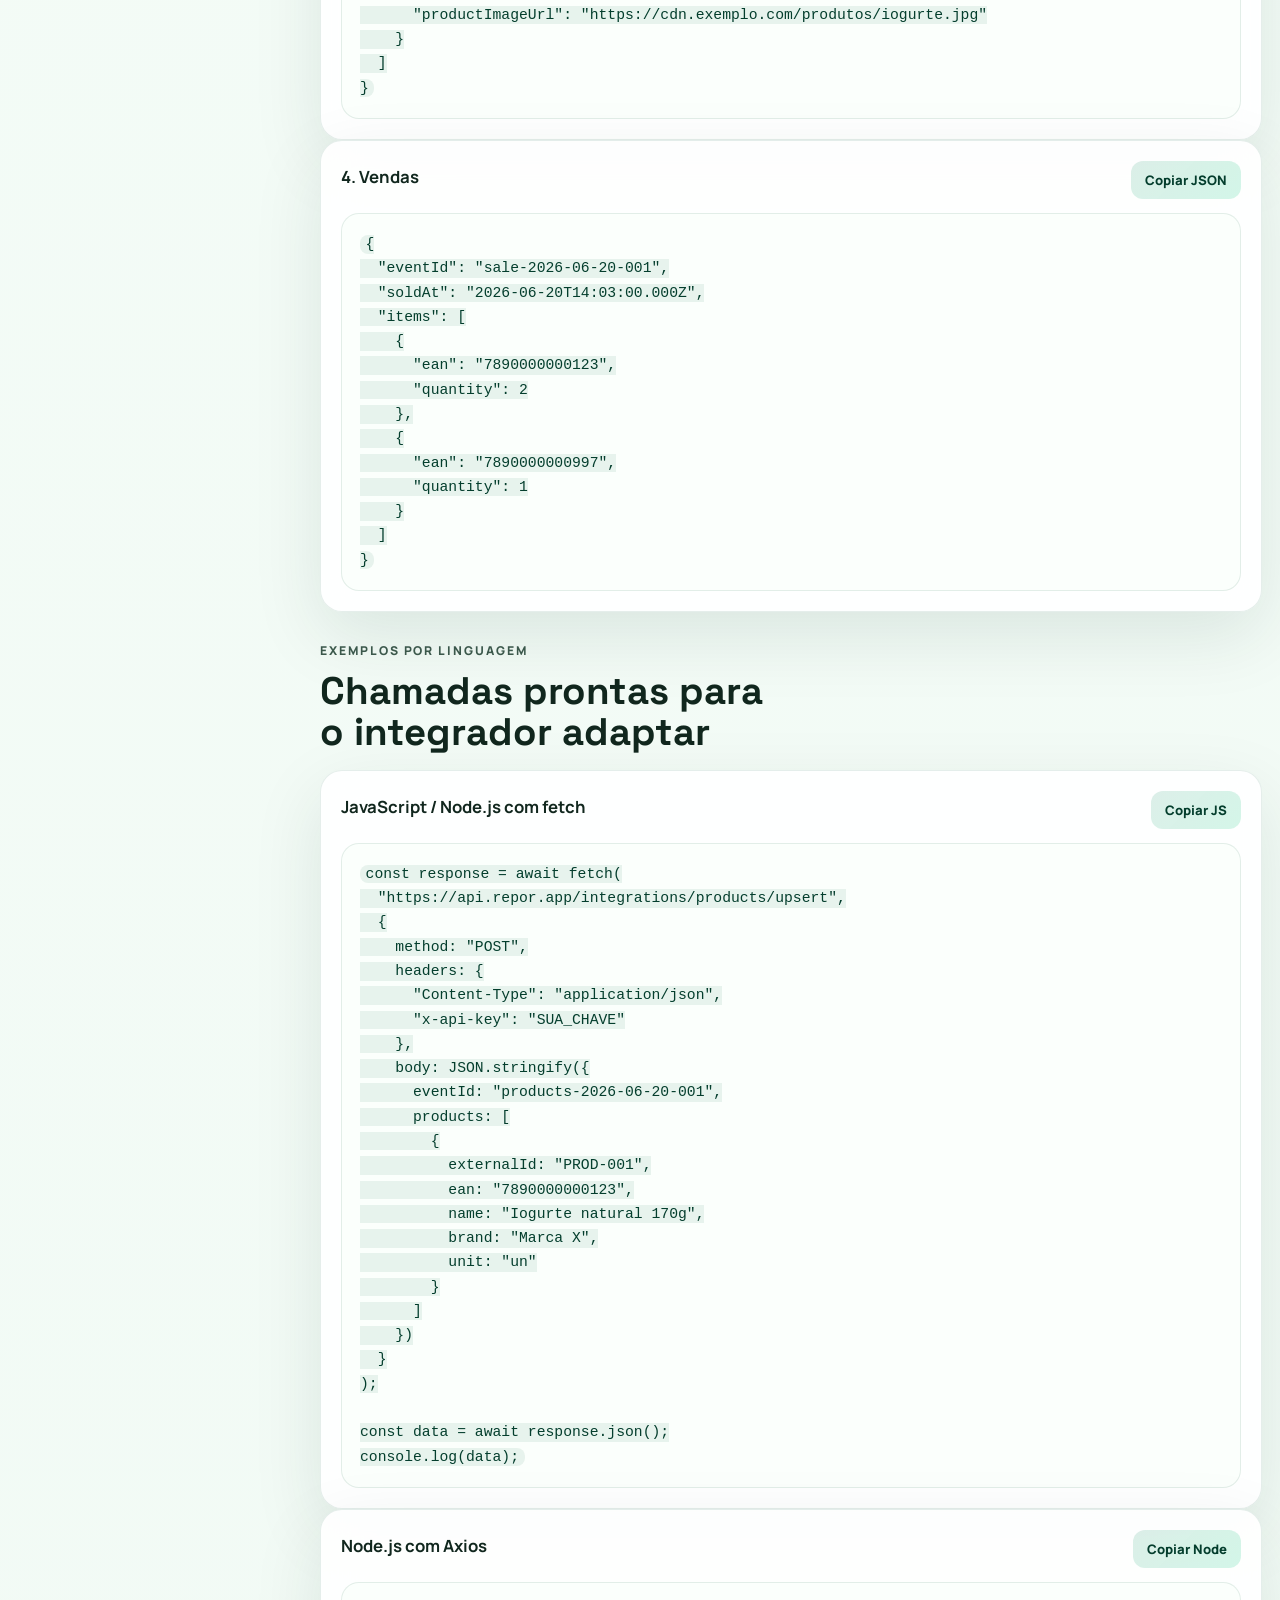
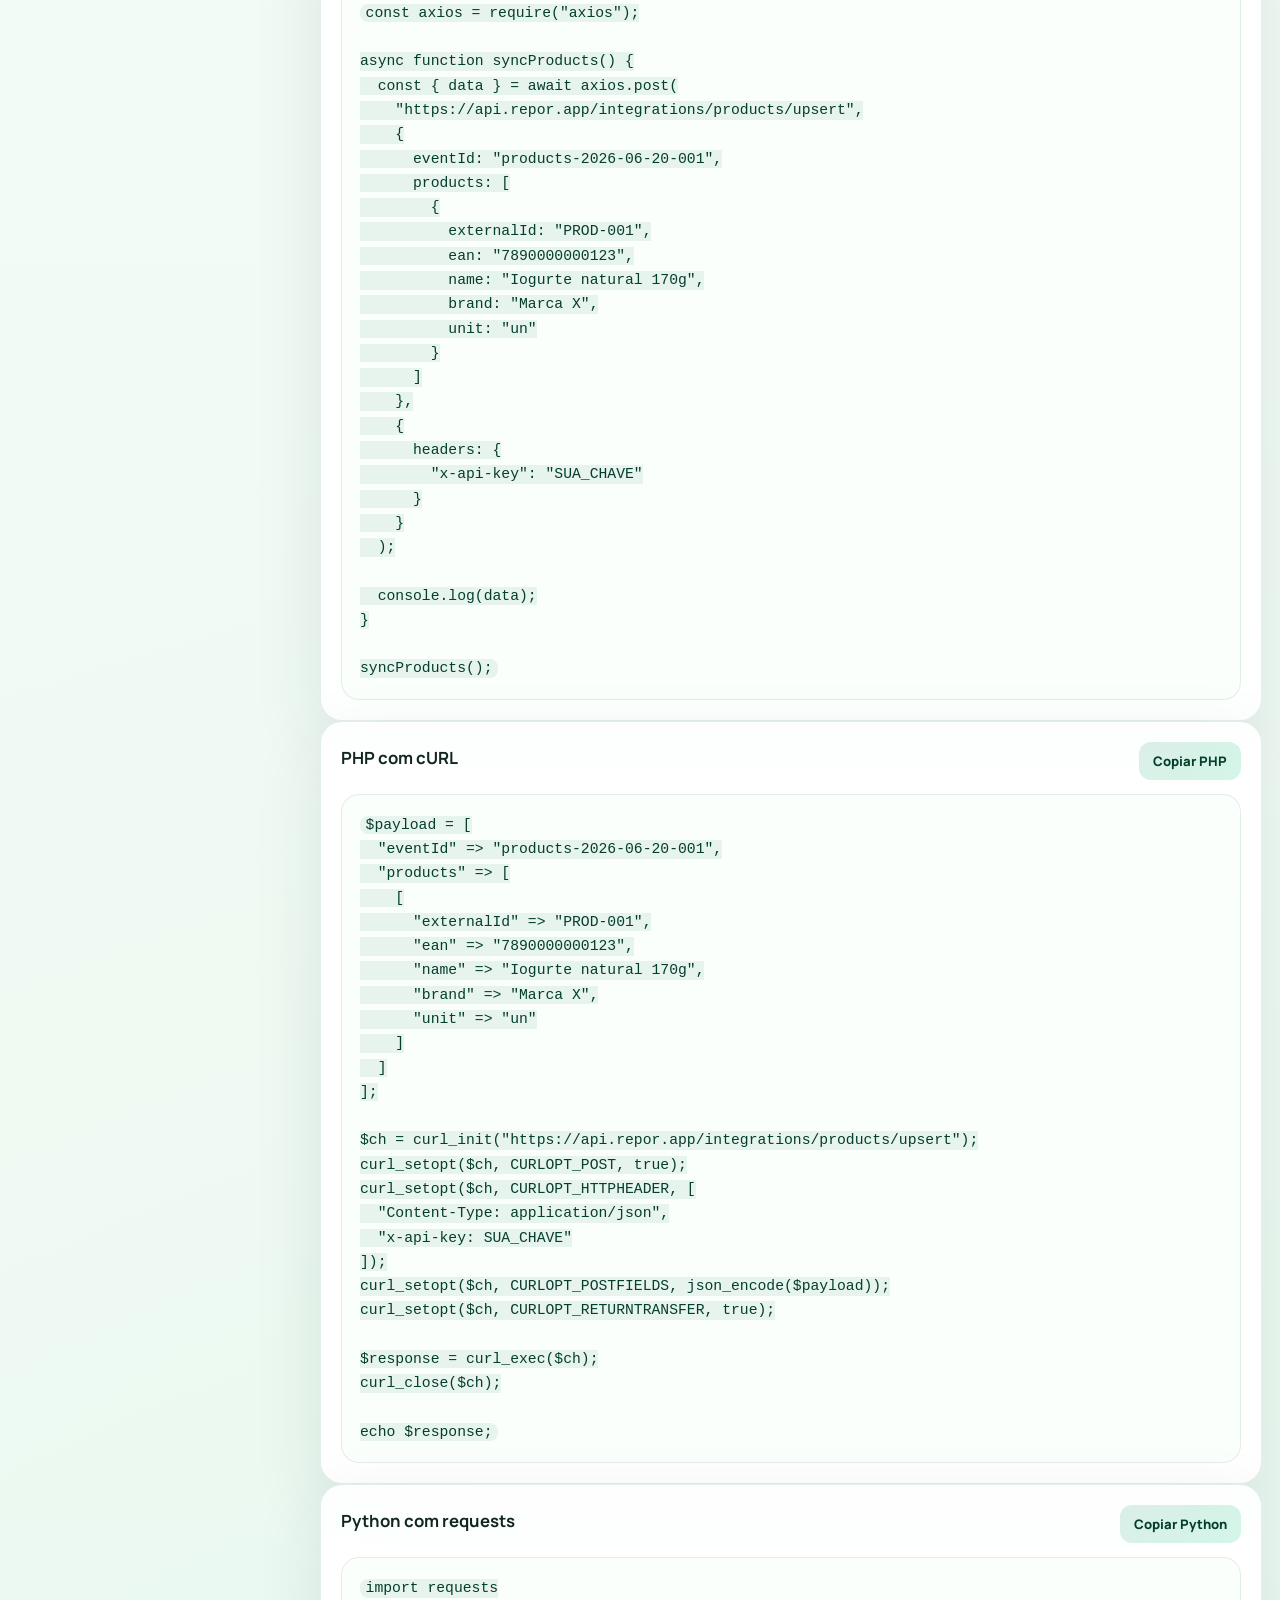
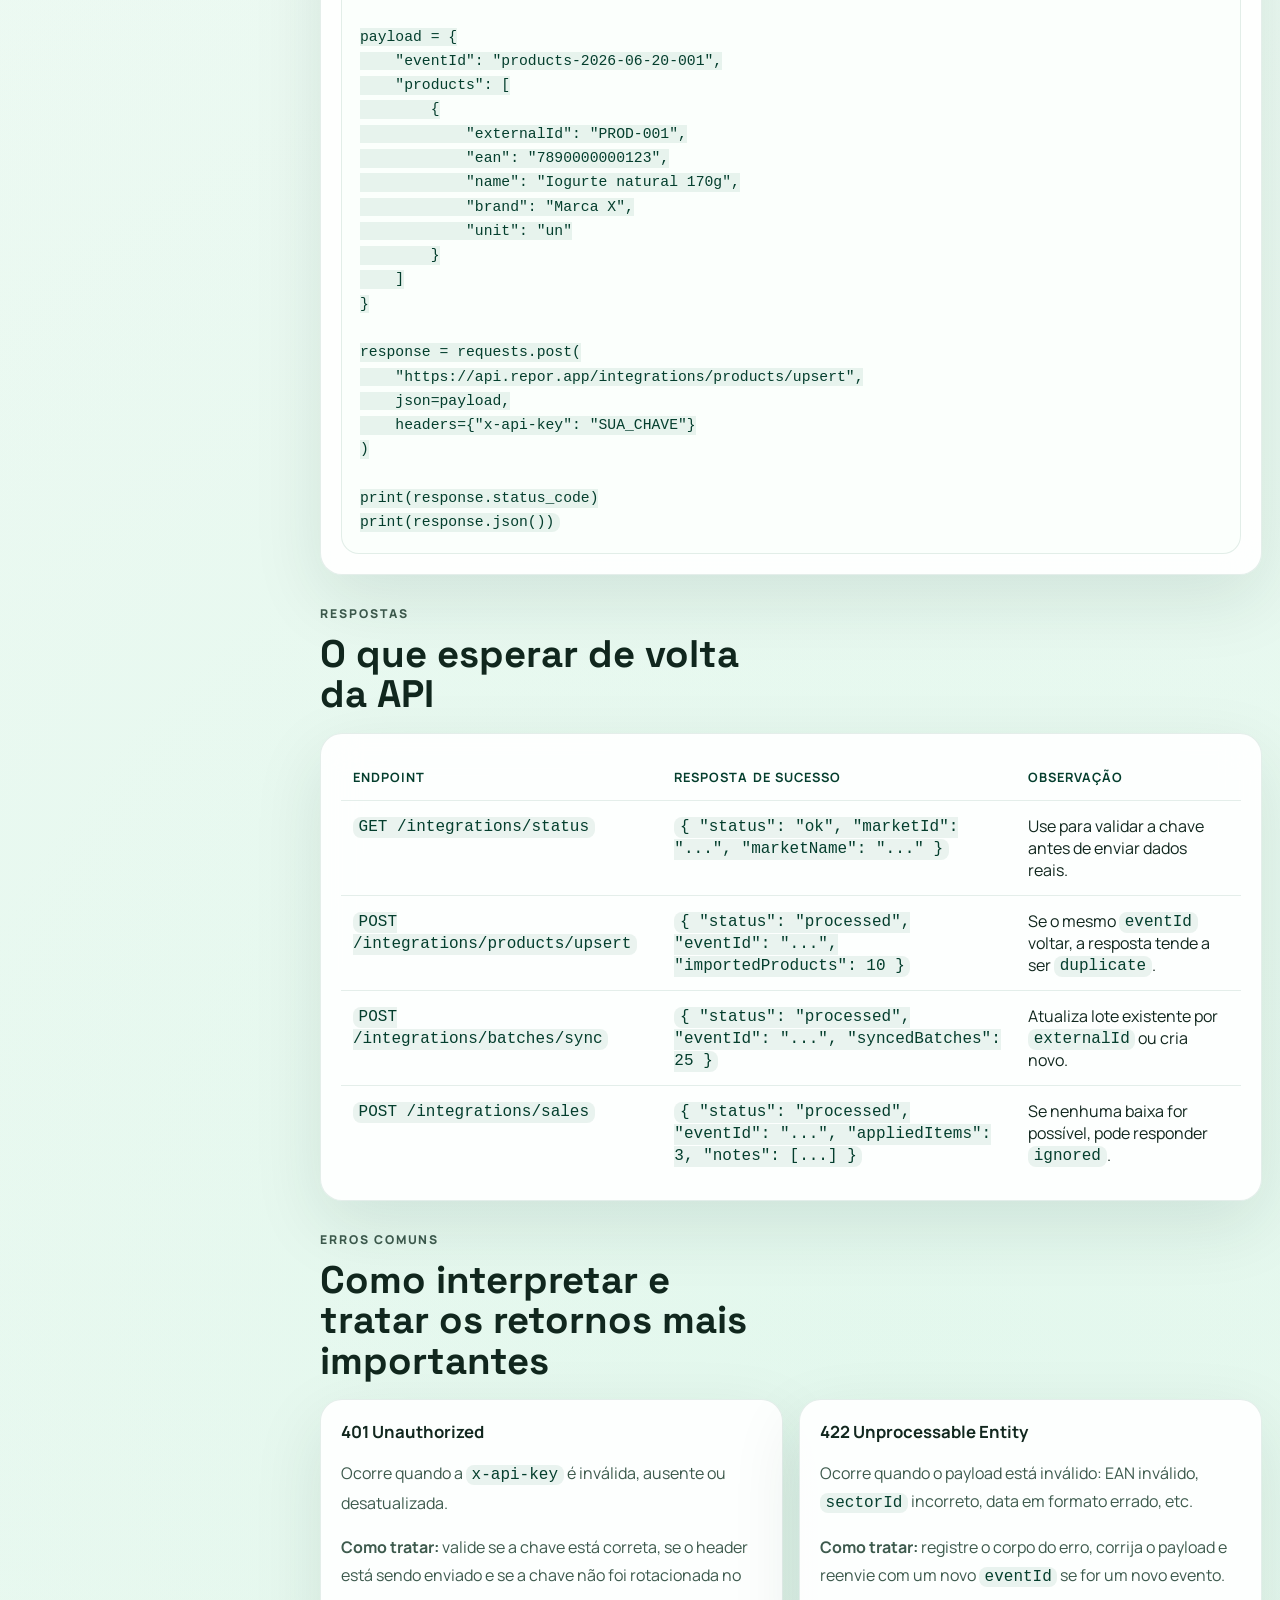
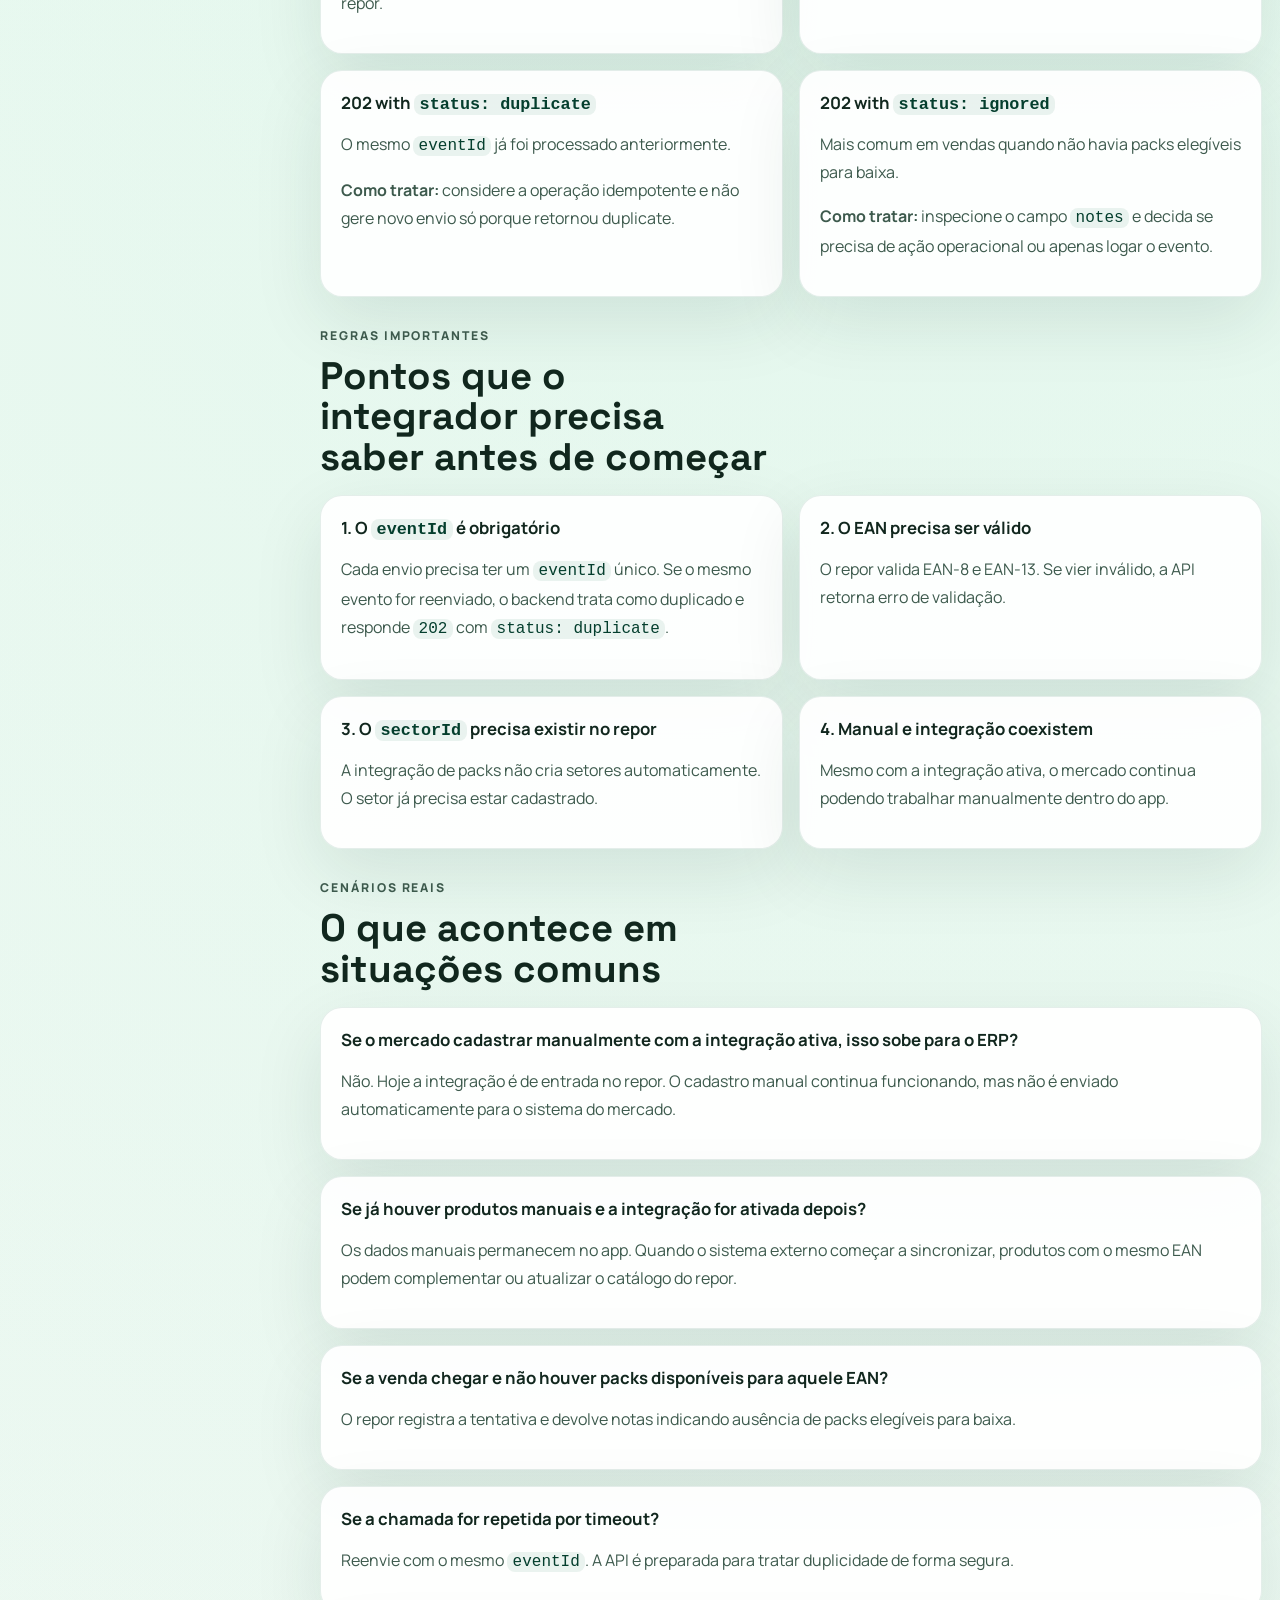
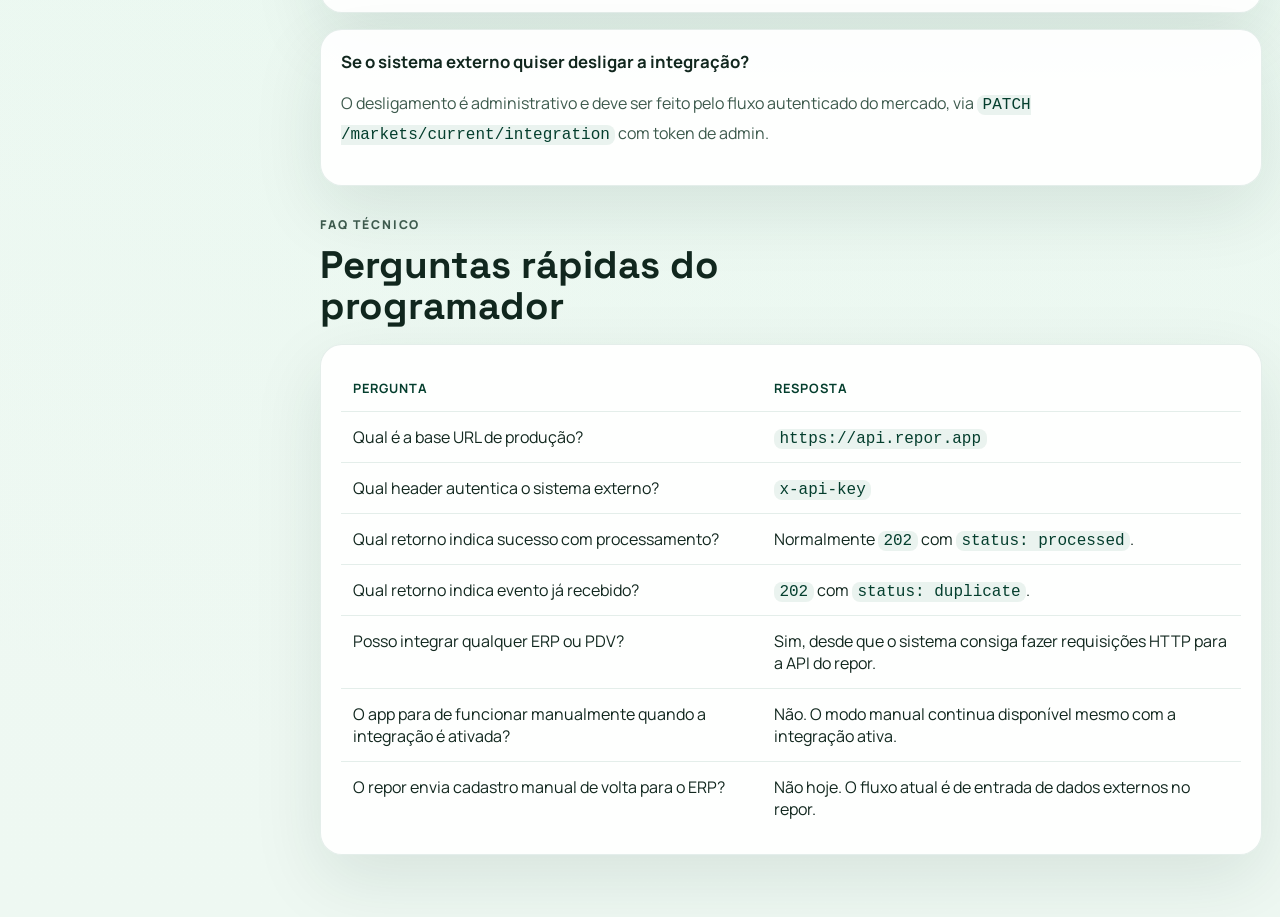
==== commit edbeace6: "x-api-key" ====
--- a/docs/index.html
+++ b/docs/index.html
@@ -79,7 +79,7 @@
               </article>
               <article>
                 <span>Autenticação externa</span>
-                <strong><code>x-integration-key</code></strong>
+                <strong><code>x-api-key</code></strong>
               </article>
               <article>
                 <span>Fluxo atual</span>
@@ -132,7 +132,7 @@
             <div class="timeline">
               <article class="timeline-step"><span>1</span><div><h3>Ative a integração no app</h3><p>No app do repor, acesse <strong>Ajustes &gt; Automação Externa</strong> e ligue a integração.</p></div></article>
               <article class="timeline-step"><span>2</span><div><h3>Obtenha a chave de integração</h3><p>Use <code>POST /markets/current/integration/rotate-key</code> com token JWT de admin. Guarde a chave apenas no backend do integrador.</p></div></article>
-              <article class="timeline-step"><span>3</span><div><h3>Valide a conexão</h3><p>Faça um <code>GET /integrations/status</code> com <code>x-integration-key</code>. Se retornar <code>status: ok</code>, a integração está pronta.</p></div></article>
+              <article class="timeline-step"><span>3</span><div><h3>Valide a conexão</h3><p>Faça um <code>GET /integrations/status</code> com <code>x-api-key</code>. Se retornar <code>status: ok</code>, a integração está pronta.</p></div></article>
               <article class="timeline-step"><span>4</span><div><h3>Sincronize o catálogo</h3><p>Envie os produtos para <code>POST /integrations/products/upsert</code>. O repor usa o EAN como chave principal do catálogo por mercado.</p></div></article>
               <article class="timeline-step"><span>5</span><div><h3>Sincronize packs / lotes</h3><p>Envie os packs para <code>POST /integrations/batches/sync</code> com <code>externalId</code>, validade, quantidade e <code>sectorId</code> do repor.</p></div></article>
               <article class="timeline-step"><span>6</span><div><h3>Envie as vendas para baixa automática</h3><p>Envie as vendas para <code>POST /integrations/sales</code>. O repor baixa os packs por EAN, priorizando os mais próximos do vencimento.</p></div></article>
@@ -146,7 +146,7 @@
                 <thead><tr><th>Tipo</th><th>Uso</th><th>Como autentica</th></tr></thead>
                 <tbody>
                   <tr><td>Admin do repor</td><td>Ativar integração, consultar configuração, gerar chave.</td><td><code>Authorization: Bearer &lt;jwt-admin&gt;</code></td></tr>
-                  <tr><td>Sistema externo</td><td>Enviar produtos, packs e vendas para o repor.</td><td><code>x-integration-key: &lt;chave&gt;</code></td></tr>
+                  <tr><td>Sistema externo</td><td>Enviar produtos, packs e vendas para o repor.</td><td><code>x-api-key: &lt;chave&gt;</code></td></tr>
                 </tbody>
               </table>
             </div>
@@ -156,7 +156,7 @@
             <div class="section-heading"><p class="eyebrow">Checklist</p><h2>Pré-requisitos antes da primeira chamada</h2></div>
             <div class="info-grid">
               <article class="info-card"><h3>1. Mercado com integração ativada</h3><p>Sem isso, a API externa não deve ser considerada pronta para operação.</p></article>
-              <article class="info-card"><h3>2. Chave de integração gerada</h3><p>O sistema externo precisa enviar <code>x-integration-key</code> em todas as chamadas externas.</p></article>
+              <article class="info-card"><h3>2. Chave de integração gerada</h3><p>O sistema externo precisa enviar <code>x-api-key</code> em todas as chamadas externas.</p></article>
               <article class="info-card"><h3>3. Setores já cadastrados no repor</h3><p>Os packs exigem <code>sectorId</code> existente no repor. A integração não cria setor automaticamente.</p></article>
               <article class="info-card"><h3>4. Estratégia de <code>eventId</code></h3><p>Defina um identificador único por evento para permitir reprocessamento seguro sem duplicidade.</p></article>
             </div>
@@ -179,10 +179,10 @@
           <section class="section" id="endpoints-externos">
             <h2>Endpoints que o sistema do mercado deve consumir</h2>
             <div class="endpoint-list">
-              <article class="endpoint-card glass-panel"><div class="endpoint-head"><span class="method get">GET</span><code>/integrations/status</code></div><p>Healthcheck da integração. Use para validar se a chave está correta.</p><p><strong>Header:</strong> <code>x-integration-key</code></p><div class="copy-block"><button class="copy-button" data-copy="curl -X GET https://api.repor.app/integrations/status -H 'x-integration-key: SUA_CHAVE'">Copiar curl</button><pre><code>curl -X GET https://api.repor.app/integrations/status   -H "x-integration-key: SUA_CHAVE"</code></pre></div></article>
-              <article class="endpoint-card glass-panel"><div class="endpoint-head"><span class="method post">POST</span><code>/integrations/products/upsert</code></div><p>Cria ou atualiza produtos do catálogo do repor por EAN.</p><p><strong>Header:</strong> <code>x-integration-key</code></p><p><strong>Limite:</strong> até 500 produtos por chamada.</p><p><strong>Regra:</strong> se o mesmo EAN já existir no mercado, o catálogo é atualizado.</p></article>
-              <article class="endpoint-card glass-panel"><div class="endpoint-head"><span class="method post">POST</span><code>/integrations/batches/sync</code></div><p>Cria ou atualiza packs / lotes do repor.</p><p><strong>Chave do lote:</strong> <code>externalId</code></p><p><strong>Header:</strong> <code>x-integration-key</code></p><p><strong>Limite:</strong> até 500 packs por chamada.</p></article>
-              <article class="endpoint-card glass-panel"><div class="endpoint-head"><span class="method post">POST</span><code>/integrations/sales</code></div><p>Envia vendas para o repor dar baixa automática na quantidade dos packs por EAN.</p><p><strong>Header:</strong> <code>x-integration-key</code></p><p><strong>Limite:</strong> até 500 itens por chamada.</p><p><strong>Regra:</strong> o repor baixa primeiro os packs elegíveis mais próximos do vencimento.</p></article>
+              <article class="endpoint-card glass-panel"><div class="endpoint-head"><span class="method get">GET</span><code>/integrations/status</code></div><p>Healthcheck da integração. Use para validar se a chave está correta.</p><p><strong>Header:</strong> <code>x-api-key</code></p><div class="copy-block"><button class="copy-button" data-copy="curl -X GET https://api.repor.app/integrations/status -H 'x-api-key: SUA_CHAVE'">Copiar curl</button><pre><code>curl -X GET https://api.repor.app/integrations/status   -H "x-api-key: SUA_CHAVE"</code></pre></div></article>
+              <article class="endpoint-card glass-panel"><div class="endpoint-head"><span class="method post">POST</span><code>/integrations/products/upsert</code></div><p>Cria ou atualiza produtos do catálogo do repor por EAN.</p><p><strong>Header:</strong> <code>x-api-key</code></p><p><strong>Limite:</strong> até 500 produtos por chamada.</p><p><strong>Regra:</strong> se o mesmo EAN já existir no mercado, o catálogo é atualizado.</p></article>
+              <article class="endpoint-card glass-panel"><div class="endpoint-head"><span class="method post">POST</span><code>/integrations/batches/sync</code></div><p>Cria ou atualiza packs / lotes do repor.</p><p><strong>Chave do lote:</strong> <code>externalId</code></p><p><strong>Header:</strong> <code>x-api-key</code></p><p><strong>Limite:</strong> até 500 packs por chamada.</p></article>
+              <article class="endpoint-card glass-panel"><div class="endpoint-head"><span class="method post">POST</span><code>/integrations/sales</code></div><p>Envia vendas para o repor dar baixa automática na quantidade dos packs por EAN.</p><p><strong>Header:</strong> <code>x-api-key</code></p><p><strong>Limite:</strong> até 500 itens por chamada.</p><p><strong>Regra:</strong> o repor baixa primeiro os packs elegíveis mais próximos do vencimento.</p></article>
             </div>
           </section>
 
@@ -240,13 +240,13 @@
 
           <section class="section" id="exemplos">
             <div class="section-heading"><p class="eyebrow">Exemplos por linguagem</p><h2>Chamadas prontas para o integrador adaptar</h2></div>
-            <div class="payload-block glass-panel"><div class="payload-head"><h3>JavaScript / Node.js com fetch</h3><button class="copy-button" data-copy="const response = await fetch('https://api.repor.app/integrations/products/upsert', { method: 'POST', headers: { 'Content-Type': 'application/json', 'x-integration-key': 'SUA_CHAVE' }, body: JSON.stringify({ eventId: 'products-2026-06-20-001', products: [{ externalId: 'PROD-001', ean: '7890000000123', name: 'Iogurte natural 170g', brand: 'Marca X', unit: 'un' }] }) }); const data = await response.json(); console.log(data);">Copiar JS</button></div><pre><code>const response = await fetch(
+            <div class="payload-block glass-panel"><div class="payload-head"><h3>JavaScript / Node.js com fetch</h3><button class="copy-button" data-copy="const response = await fetch('https://api.repor.app/integrations/products/upsert', { method: 'POST', headers: { 'Content-Type': 'application/json', 'x-api-key': 'SUA_CHAVE' }, body: JSON.stringify({ eventId: 'products-2026-06-20-001', products: [{ externalId: 'PROD-001', ean: '7890000000123', name: 'Iogurte natural 170g', brand: 'Marca X', unit: 'un' }] }) }); const data = await response.json(); console.log(data);">Copiar JS</button></div><pre><code>const response = await fetch(
   "https://api.repor.app/integrations/products/upsert",
   {
     method: "POST",
     headers: {
       "Content-Type": "application/json",
-      "x-integration-key": "SUA_CHAVE"
+      "x-api-key": "SUA_CHAVE"
     },
     body: JSON.stringify({
       eventId: "products-2026-06-20-001",
@@ -265,7 +265,7 @@
 
 const data = await response.json();
 console.log(data);</code></pre></div>
-            <div class="payload-block glass-panel"><div class="payload-head"><h3>Node.js com Axios</h3><button class="copy-button" data-copy="const axios = require('axios'); async function syncProducts() { const { data } = await axios.post('https://api.repor.app/integrations/products/upsert', { eventId: 'products-2026-06-20-001', products: [{ externalId: 'PROD-001', ean: '7890000000123', name: 'Iogurte natural 170g', brand: 'Marca X', unit: 'un' }] }, { headers: { 'x-integration-key': 'SUA_CHAVE' } }); console.log(data); } syncProducts();">Copiar Node</button></div><pre><code>const axios = require("axios");
+            <div class="payload-block glass-panel"><div class="payload-head"><h3>Node.js com Axios</h3><button class="copy-button" data-copy="const axios = require('axios'); async function syncProducts() { const { data } = await axios.post('https://api.repor.app/integrations/products/upsert', { eventId: 'products-2026-06-20-001', products: [{ externalId: 'PROD-001', ean: '7890000000123', name: 'Iogurte natural 170g', brand: 'Marca X', unit: 'un' }] }, { headers: { 'x-api-key': 'SUA_CHAVE' } }); console.log(data); } syncProducts();">Copiar Node</button></div><pre><code>const axios = require("axios");
 
 async function syncProducts() {
   const { data } = await axios.post(
@@ -284,7 +284,7 @@
     },
     {
       headers: {
-        "x-integration-key": "SUA_CHAVE"
+        "x-api-key": "SUA_CHAVE"
       }
     }
   );
@@ -293,7 +293,7 @@
 }
 
 syncProducts();</code></pre></div>
-            <div class="payload-block glass-panel"><div class="payload-head"><h3>PHP com cURL</h3><button class="copy-button" data-copy="$payload = ['eventId' => 'products-2026-06-20-001','products' => [['externalId' => 'PROD-001','ean' => '7890000000123','name' => 'Iogurte natural 170g','brand' => 'Marca X','unit' => 'un']]]; $ch = curl_init('https://api.repor.app/integrations/products/upsert'); curl_setopt($ch, CURLOPT_POST, true); curl_setopt($ch, CURLOPT_HTTPHEADER, ['Content-Type: application/json', 'x-integration-key: SUA_CHAVE']); curl_setopt($ch, CURLOPT_POSTFIELDS, json_encode($payload)); curl_setopt($ch, CURLOPT_RETURNTRANSFER, true); $response = curl_exec($ch); curl_close($ch); echo $response;">Copiar PHP</button></div><pre><code>$payload = [
+            <div class="payload-block glass-panel"><div class="payload-head"><h3>PHP com cURL</h3><button class="copy-button" data-copy="$payload = ['eventId' => 'products-2026-06-20-001','products' => [['externalId' => 'PROD-001','ean' => '7890000000123','name' => 'Iogurte natural 170g','brand' => 'Marca X','unit' => 'un']]]; $ch = curl_init('https://api.repor.app/integrations/products/upsert'); curl_setopt($ch, CURLOPT_POST, true); curl_setopt($ch, CURLOPT_HTTPHEADER, ['Content-Type: application/json', 'x-api-key: SUA_CHAVE']); curl_setopt($ch, CURLOPT_POSTFIELDS, json_encode($payload)); curl_setopt($ch, CURLOPT_RETURNTRANSFER, true); $response = curl_exec($ch); curl_close($ch); echo $response;">Copiar PHP</button></div><pre><code>$payload = [
   "eventId" => "products-2026-06-20-001",
   "products" => [
     [
@@ -310,7 +310,7 @@
 curl_setopt($ch, CURLOPT_POST, true);
 curl_setopt($ch, CURLOPT_HTTPHEADER, [
   "Content-Type: application/json",
-  "x-integration-key: SUA_CHAVE"
+  "x-api-key: SUA_CHAVE"
 ]);
 curl_setopt($ch, CURLOPT_POSTFIELDS, json_encode($payload));
 curl_setopt($ch, CURLOPT_RETURNTRANSFER, true);
@@ -319,7 +319,7 @@
 curl_close($ch);
 
 echo $response;</code></pre></div>
-            <div class="payload-block glass-panel"><div class="payload-head"><h3>Python com requests</h3><button class="copy-button" data-copy="import requests; payload = {'eventId': 'products-2026-06-20-001', 'products': [{'externalId': 'PROD-001', 'ean': '7890000000123', 'name': 'Iogurte natural 170g', 'brand': 'Marca X', 'unit': 'un'}]}; response = requests.post('https://api.repor.app/integrations/products/upsert', json=payload, headers={'x-integration-key': 'SUA_CHAVE'}); print(response.status_code); print(response.json())">Copiar Python</button></div><pre><code>import requests
+            <div class="payload-block glass-panel"><div class="payload-head"><h3>Python com requests</h3><button class="copy-button" data-copy="import requests; payload = {'eventId': 'products-2026-06-20-001', 'products': [{'externalId': 'PROD-001', 'ean': '7890000000123', 'name': 'Iogurte natural 170g', 'brand': 'Marca X', 'unit': 'un'}]}; response = requests.post('https://api.repor.app/integrations/products/upsert', json=payload, headers={'x-api-key': 'SUA_CHAVE'}); print(response.status_code); print(response.json())">Copiar Python</button></div><pre><code>import requests
 
 payload = {
     "eventId": "products-2026-06-20-001",
@@ -337,7 +337,7 @@
 response = requests.post(
     "https://api.repor.app/integrations/products/upsert",
     json=payload,
-    headers={"x-integration-key": "SUA_CHAVE"}
+    headers={"x-api-key": "SUA_CHAVE"}
 )
 
 print(response.status_code)
@@ -357,7 +357,7 @@
           <section class="section" id="erros">
             <div class="section-heading"><p class="eyebrow">Erros comuns</p><h2>Como interpretar e tratar os retornos mais importantes</h2></div>
             <div class="info-grid">
-              <article class="info-card"><h3>401 Unauthorized</h3><p>Ocorre quando a <code>x-integration-key</code> é inválida, ausente ou desatualizada.</p><p><strong>Como tratar:</strong> valide se a chave está correta, se o header está sendo enviado e se a chave não foi rotacionada no repor.</p></article>
+              <article class="info-card"><h3>401 Unauthorized</h3><p>Ocorre quando a <code>x-api-key</code> é inválida, ausente ou desatualizada.</p><p><strong>Como tratar:</strong> valide se a chave está correta, se o header está sendo enviado e se a chave não foi rotacionada no repor.</p></article>
               <article class="info-card"><h3>422 Unprocessable Entity</h3><p>Ocorre quando o payload está inválido: EAN inválido, <code>sectorId</code> incorreto, data em formato errado, etc.</p><p><strong>Como tratar:</strong> registre o corpo do erro, corrija o payload e reenvie com um novo <code>eventId</code> se for um novo evento.</p></article>
               <article class="info-card"><h3>202 with <code>status: duplicate</code></h3><p>O mesmo <code>eventId</code> já foi processado anteriormente.</p><p><strong>Como tratar:</strong> considere a operação idempotente e não gere novo envio só porque retornou duplicate.</p></article>
               <article class="info-card"><h3>202 with <code>status: ignored</code></h3><p>Mais comum em vendas quando não havia packs elegíveis para baixa.</p><p><strong>Como tratar:</strong> inspecione o campo <code>notes</code> e decida se precisa de ação operacional ou apenas logar o evento.</p></article>
@@ -389,7 +389,7 @@
             <div class="section-heading"><p class="eyebrow">FAQ técnico</p><h2>Perguntas rápidas do programador</h2></div>
             <div class="table-card glass-panel"><table><thead><tr><th>Pergunta</th><th>Resposta</th></tr></thead><tbody>
               <tr><td>Qual é a base URL de produção?</td><td><code>https://api.repor.app</code></td></tr>
-              <tr><td>Qual header autentica o sistema externo?</td><td><code>x-integration-key</code></td></tr>
+              <tr><td>Qual header autentica o sistema externo?</td><td><code>x-api-key</code></td></tr>
               <tr><td>Qual retorno indica sucesso com processamento?</td><td>Normalmente <code>202</code> com <code>status: processed</code>.</td></tr>
               <tr><td>Qual retorno indica evento já recebido?</td><td><code>202</code> com <code>status: duplicate</code>.</td></tr>
               <tr><td>Posso integrar qualquer ERP ou PDV?</td><td>Sim, desde que o sistema consiga fazer requisições HTTP para a API do repor.</td></tr>
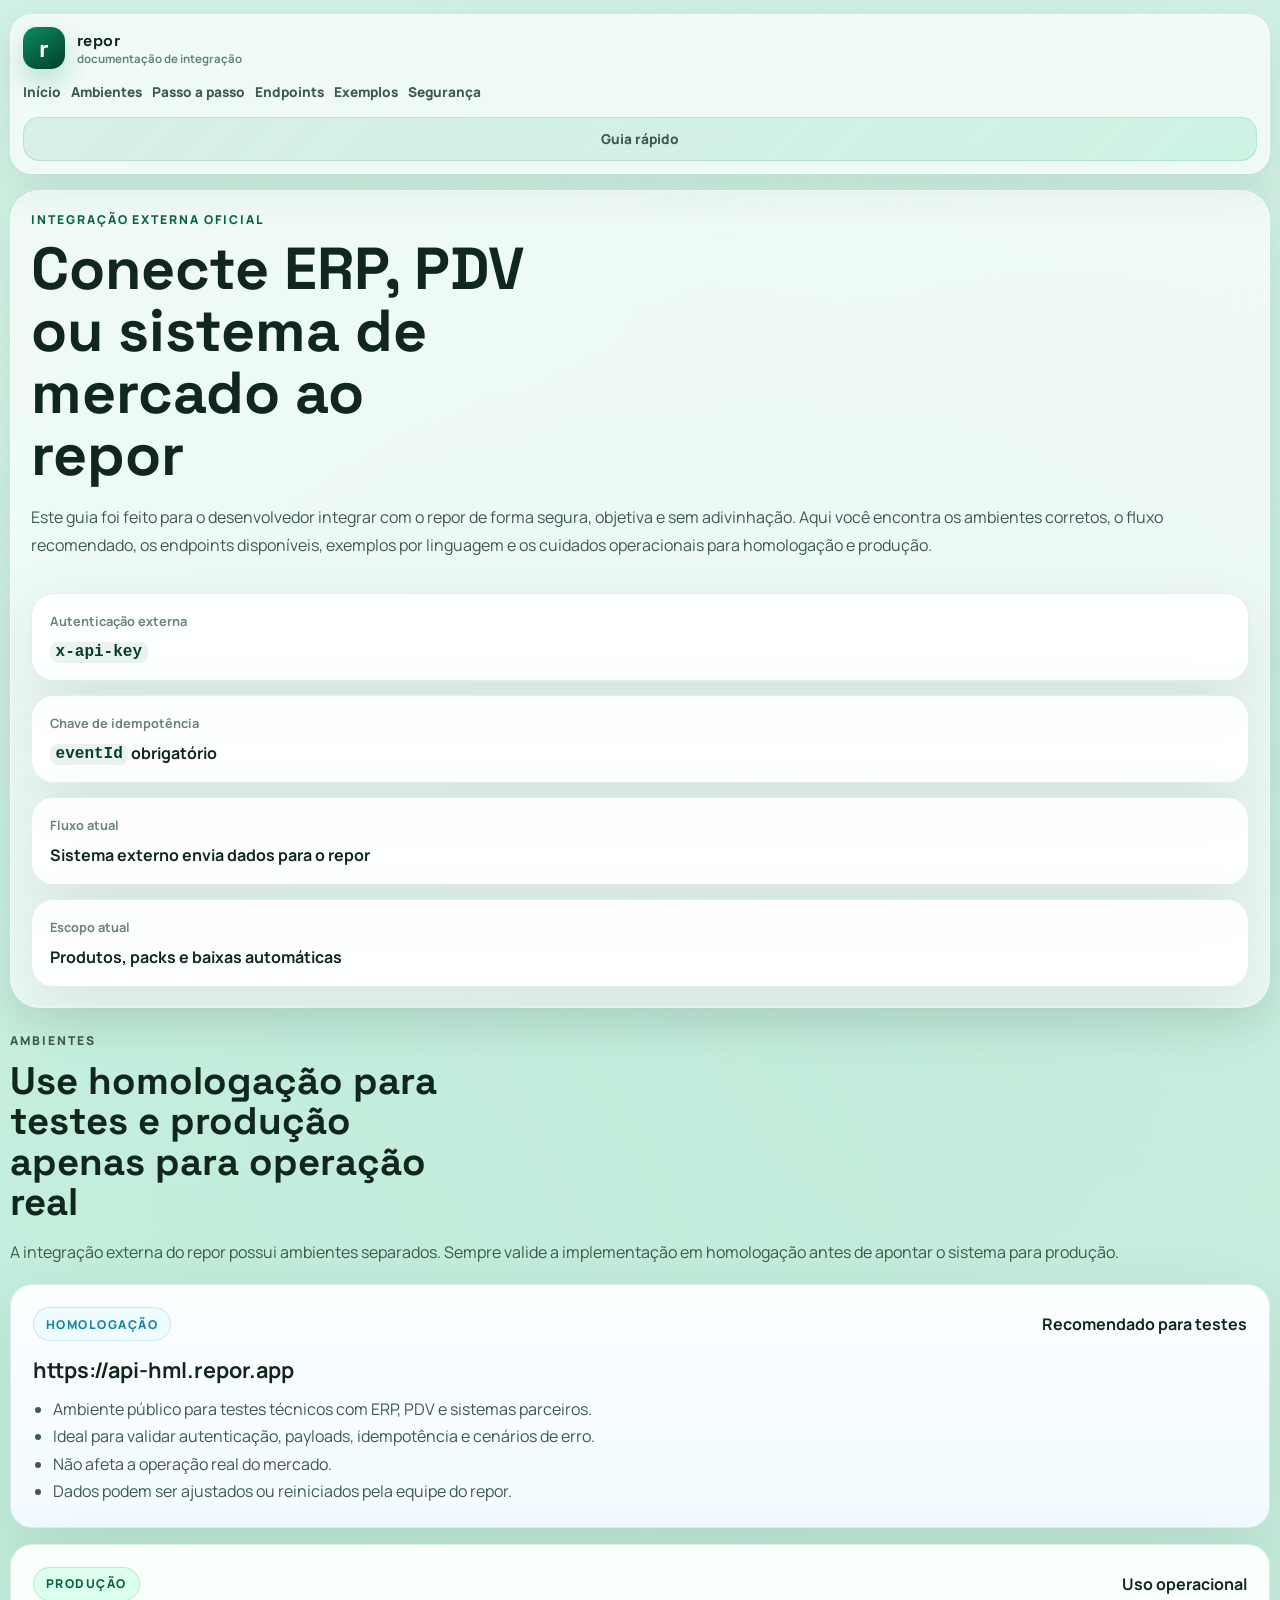
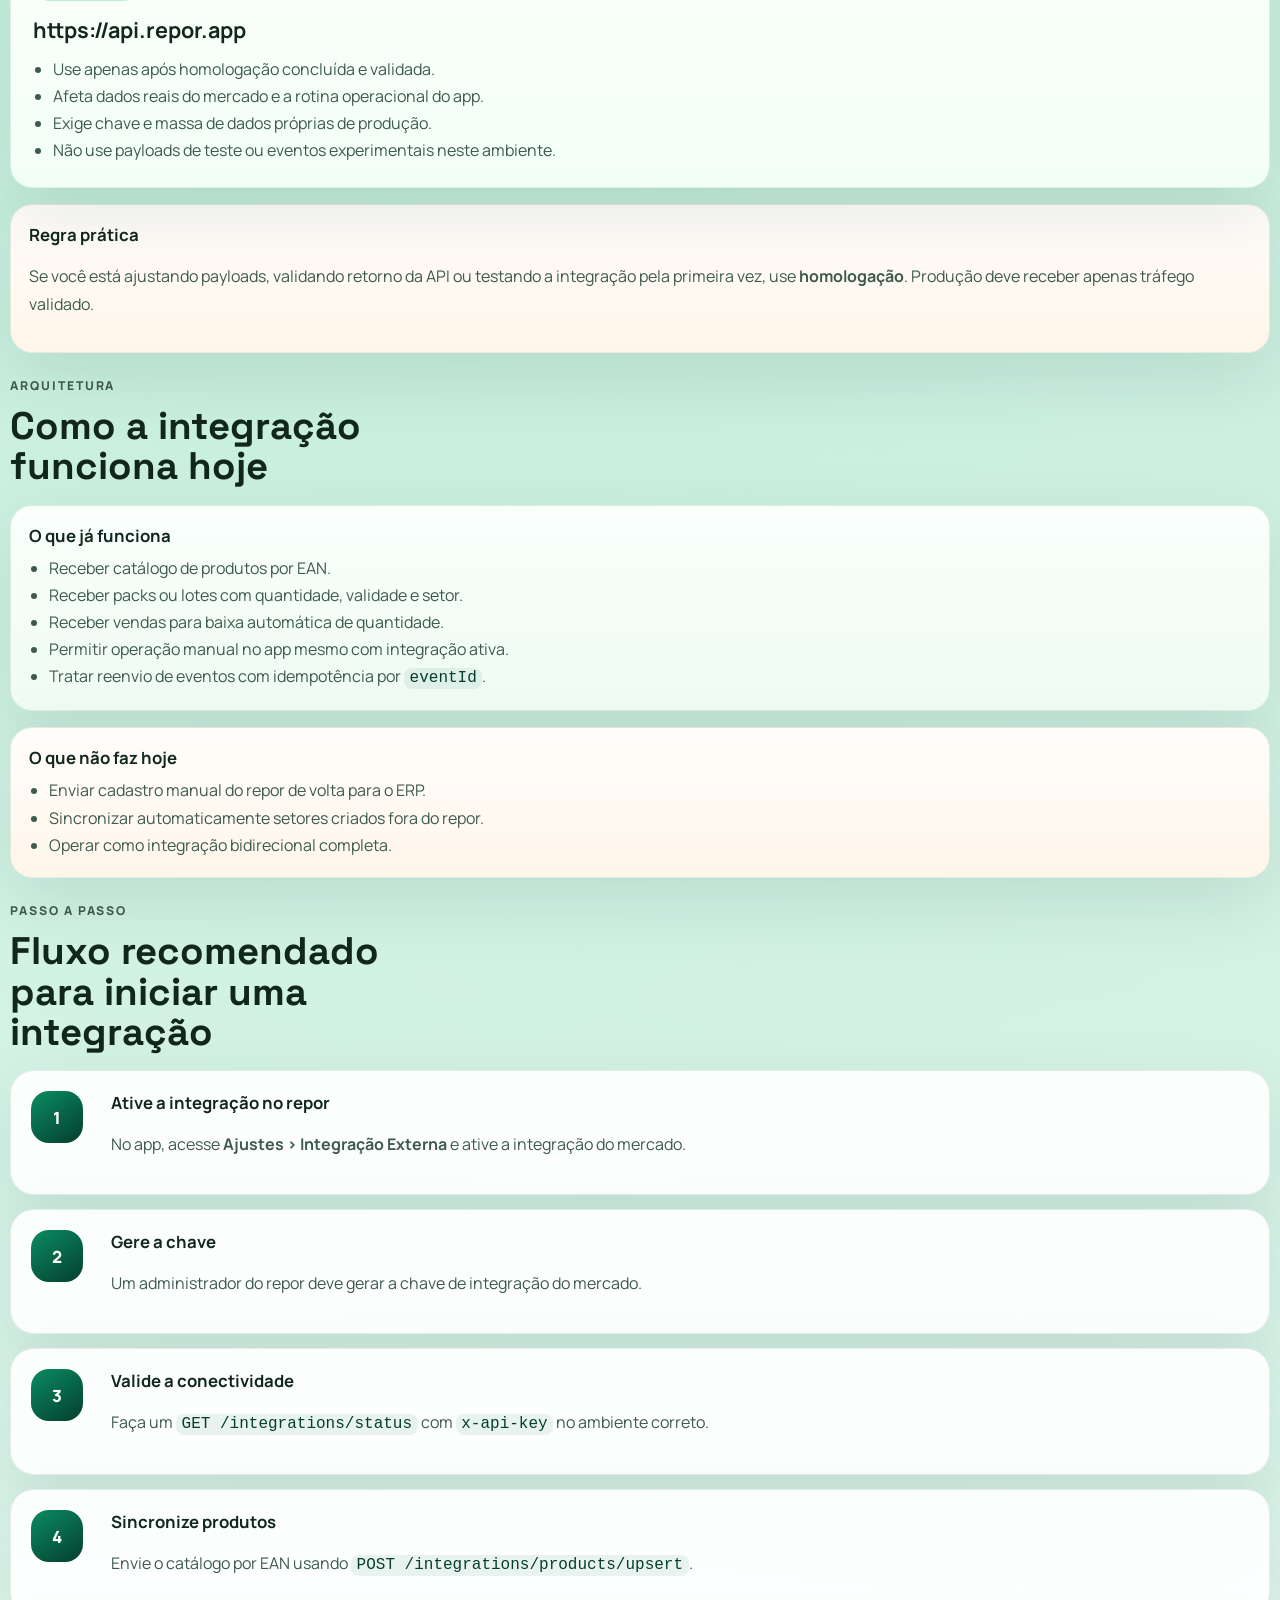
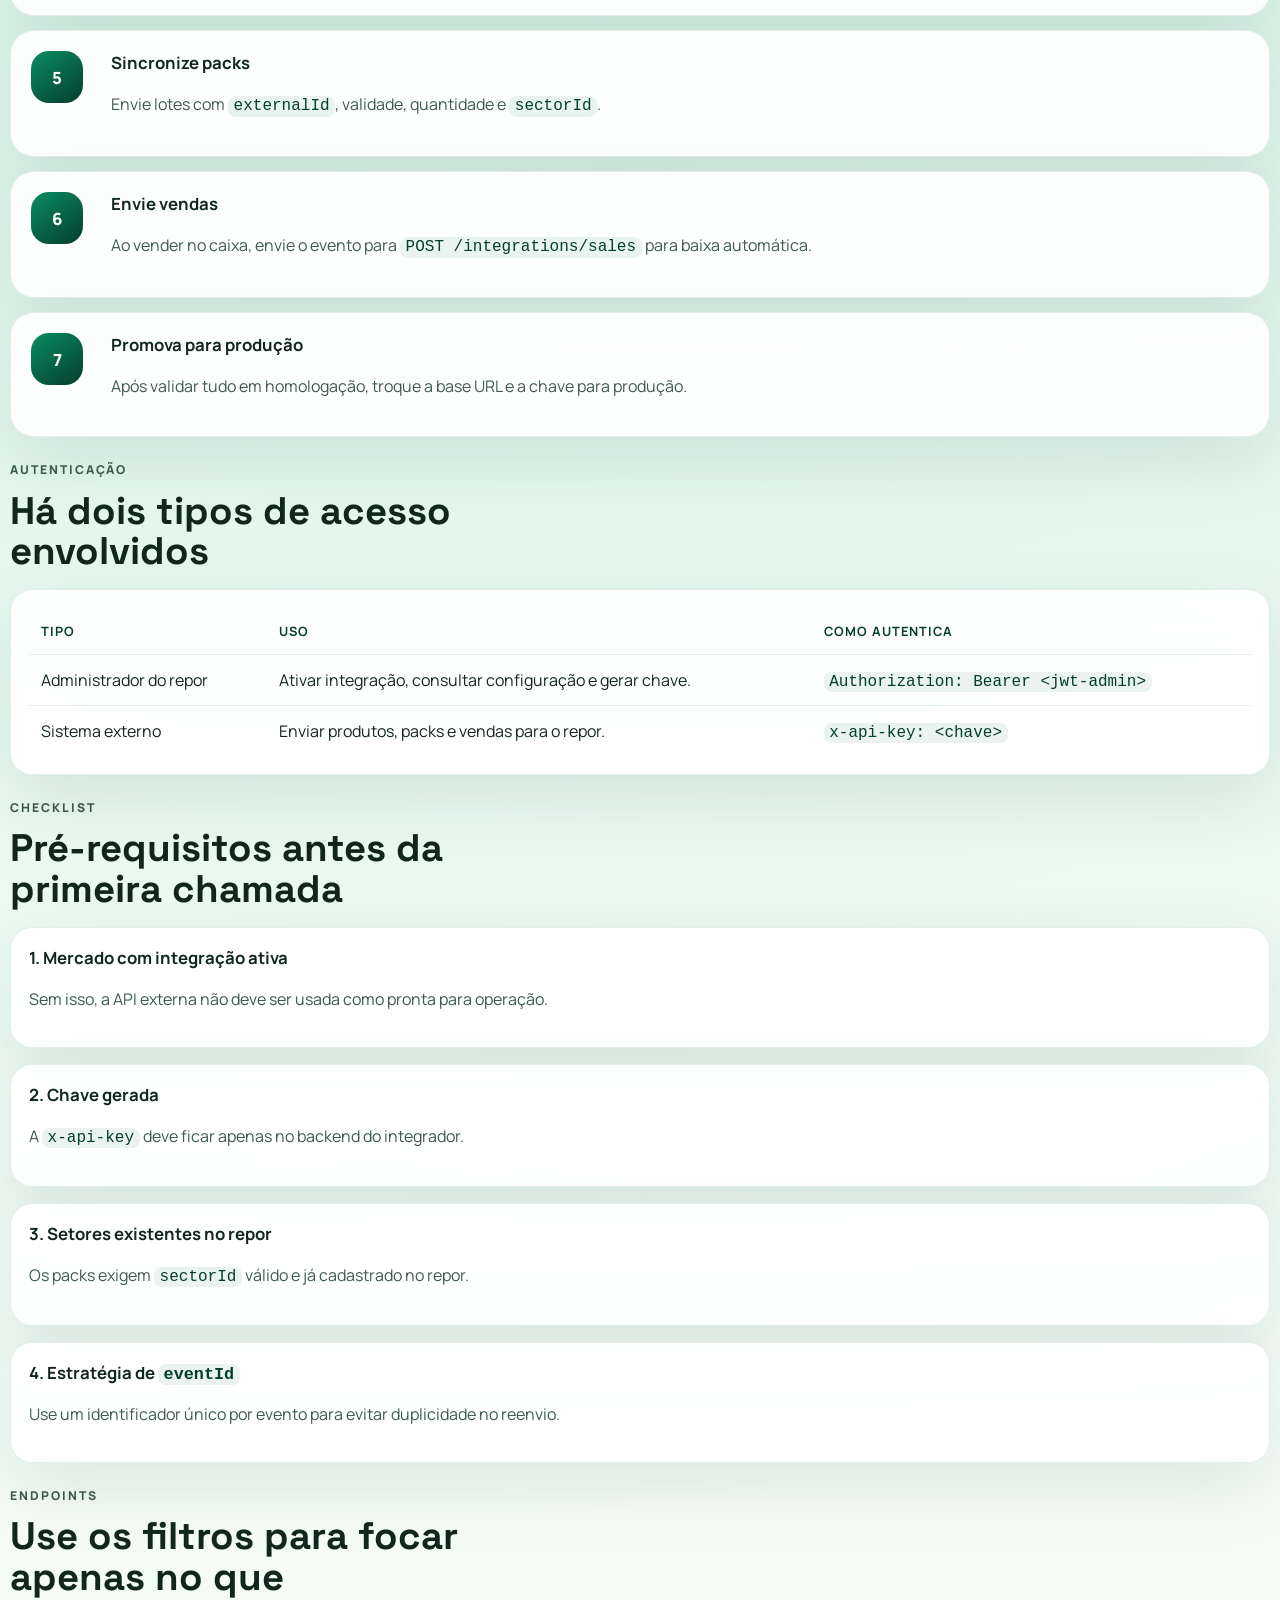
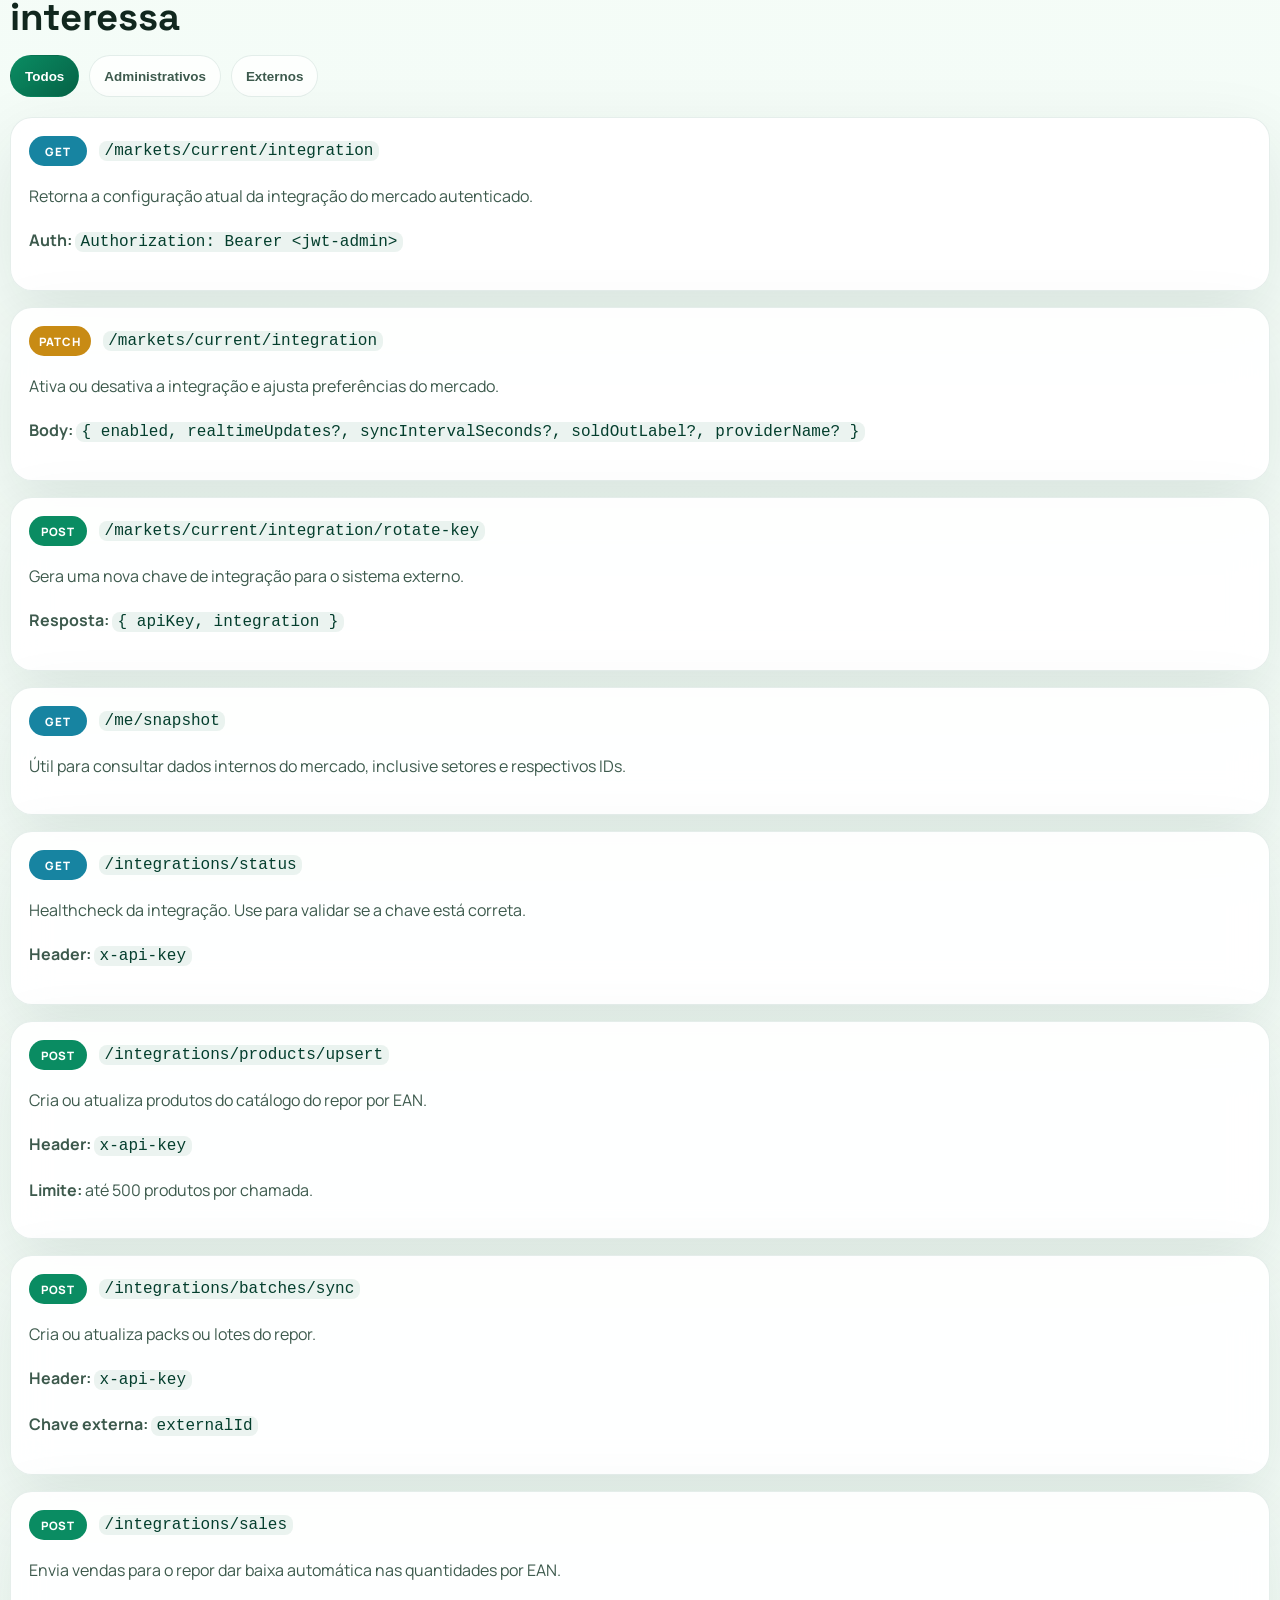
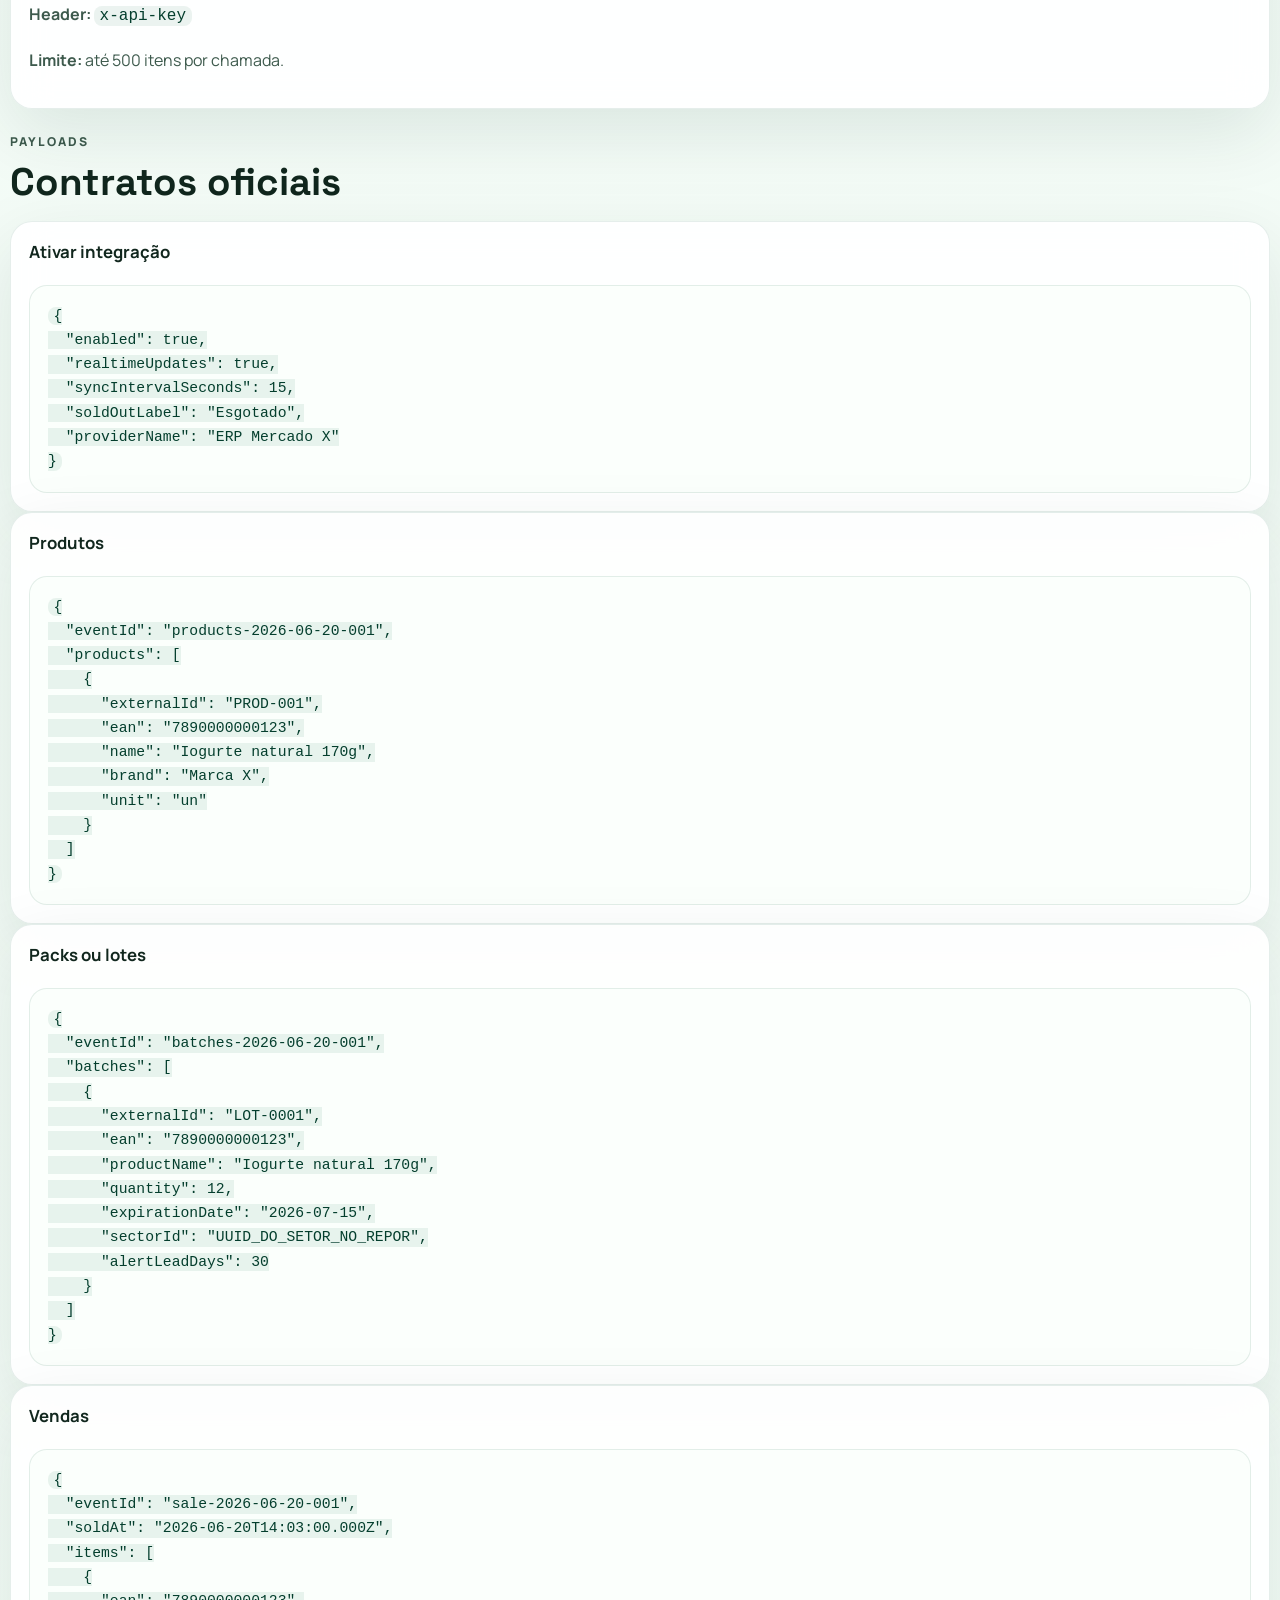
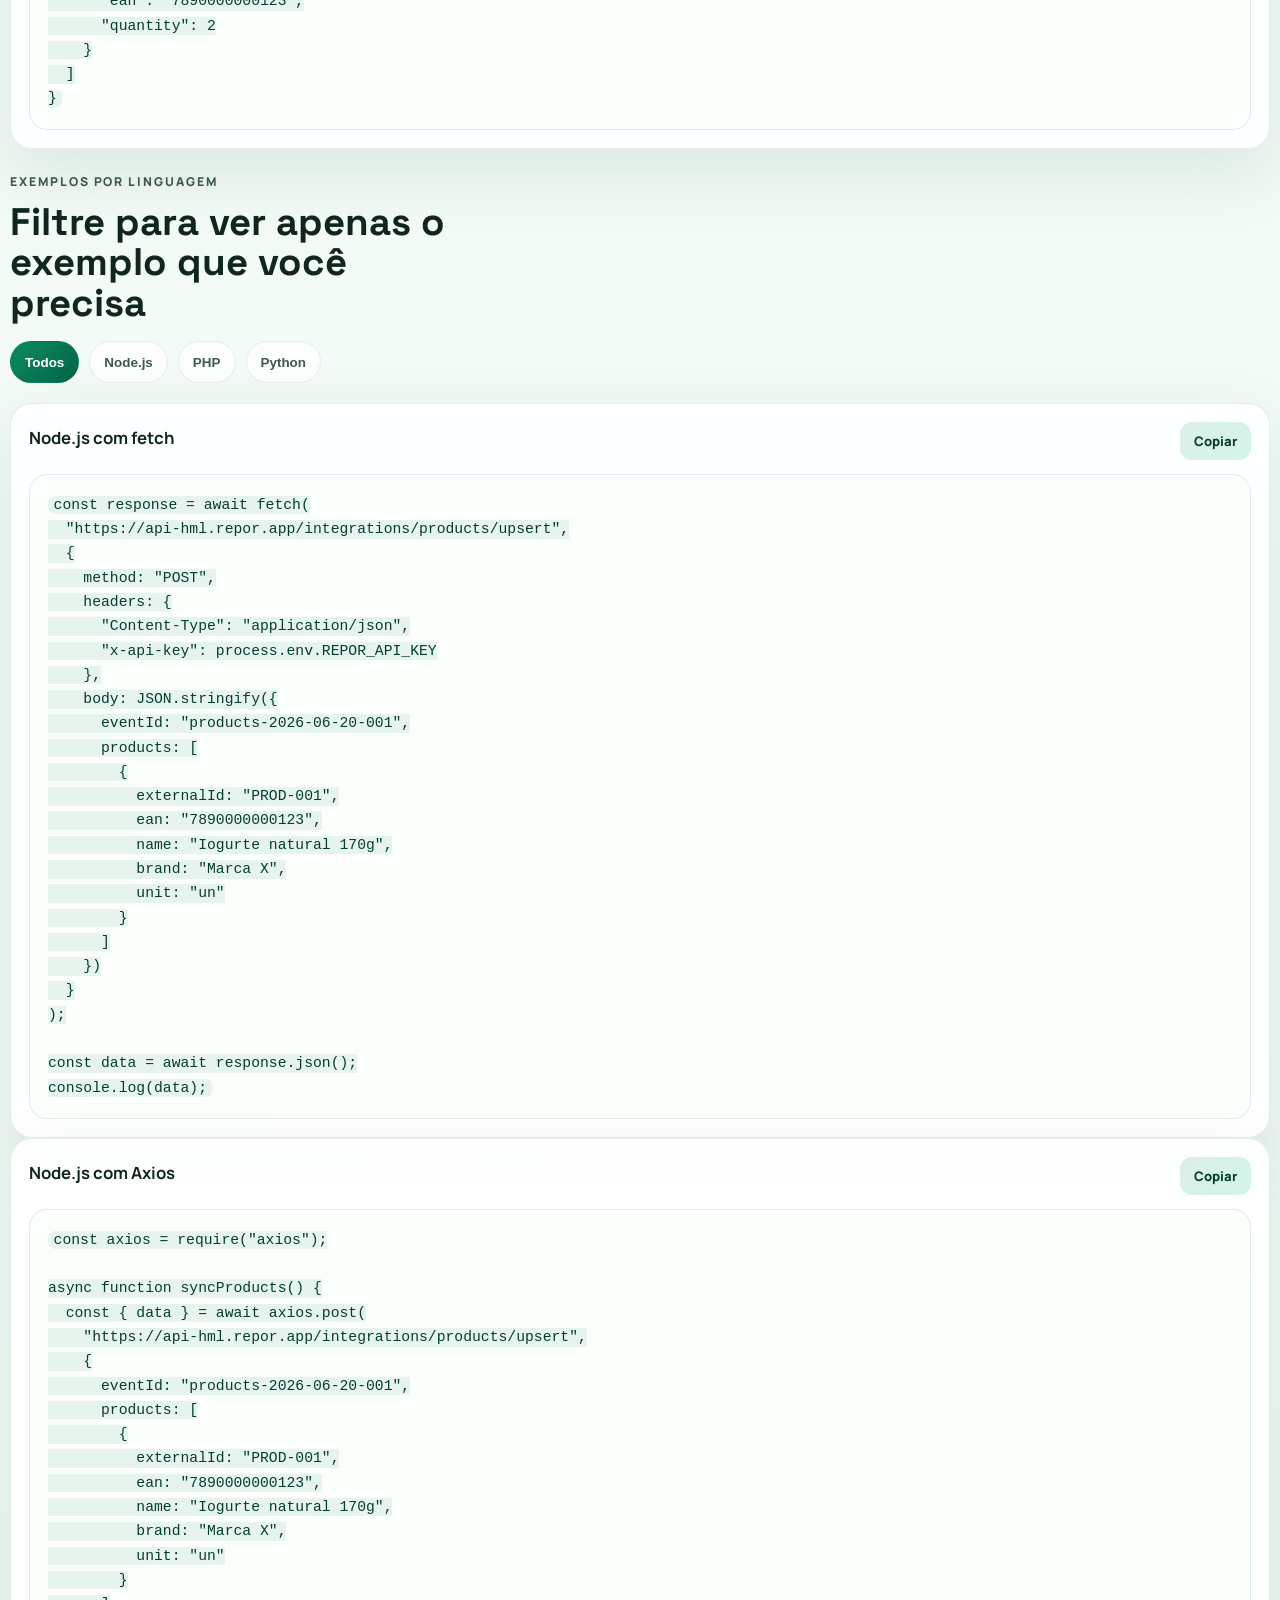
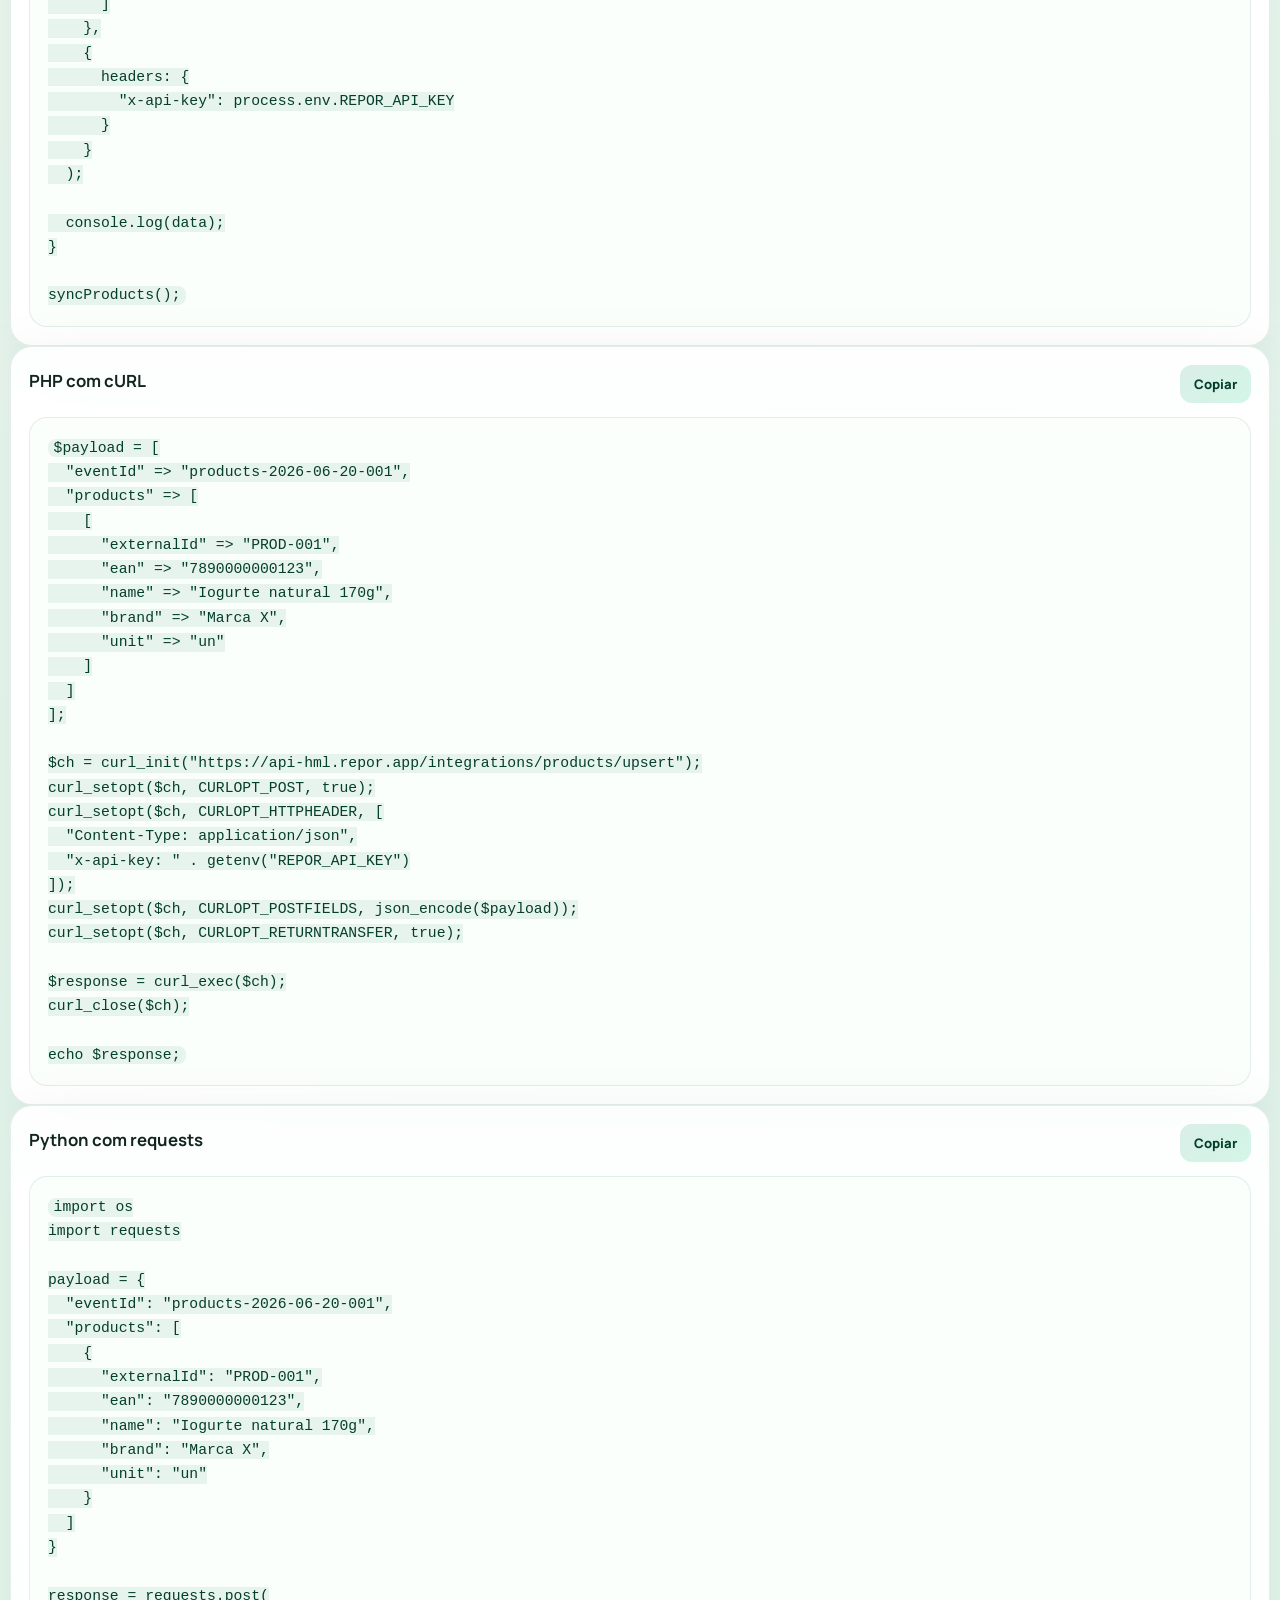
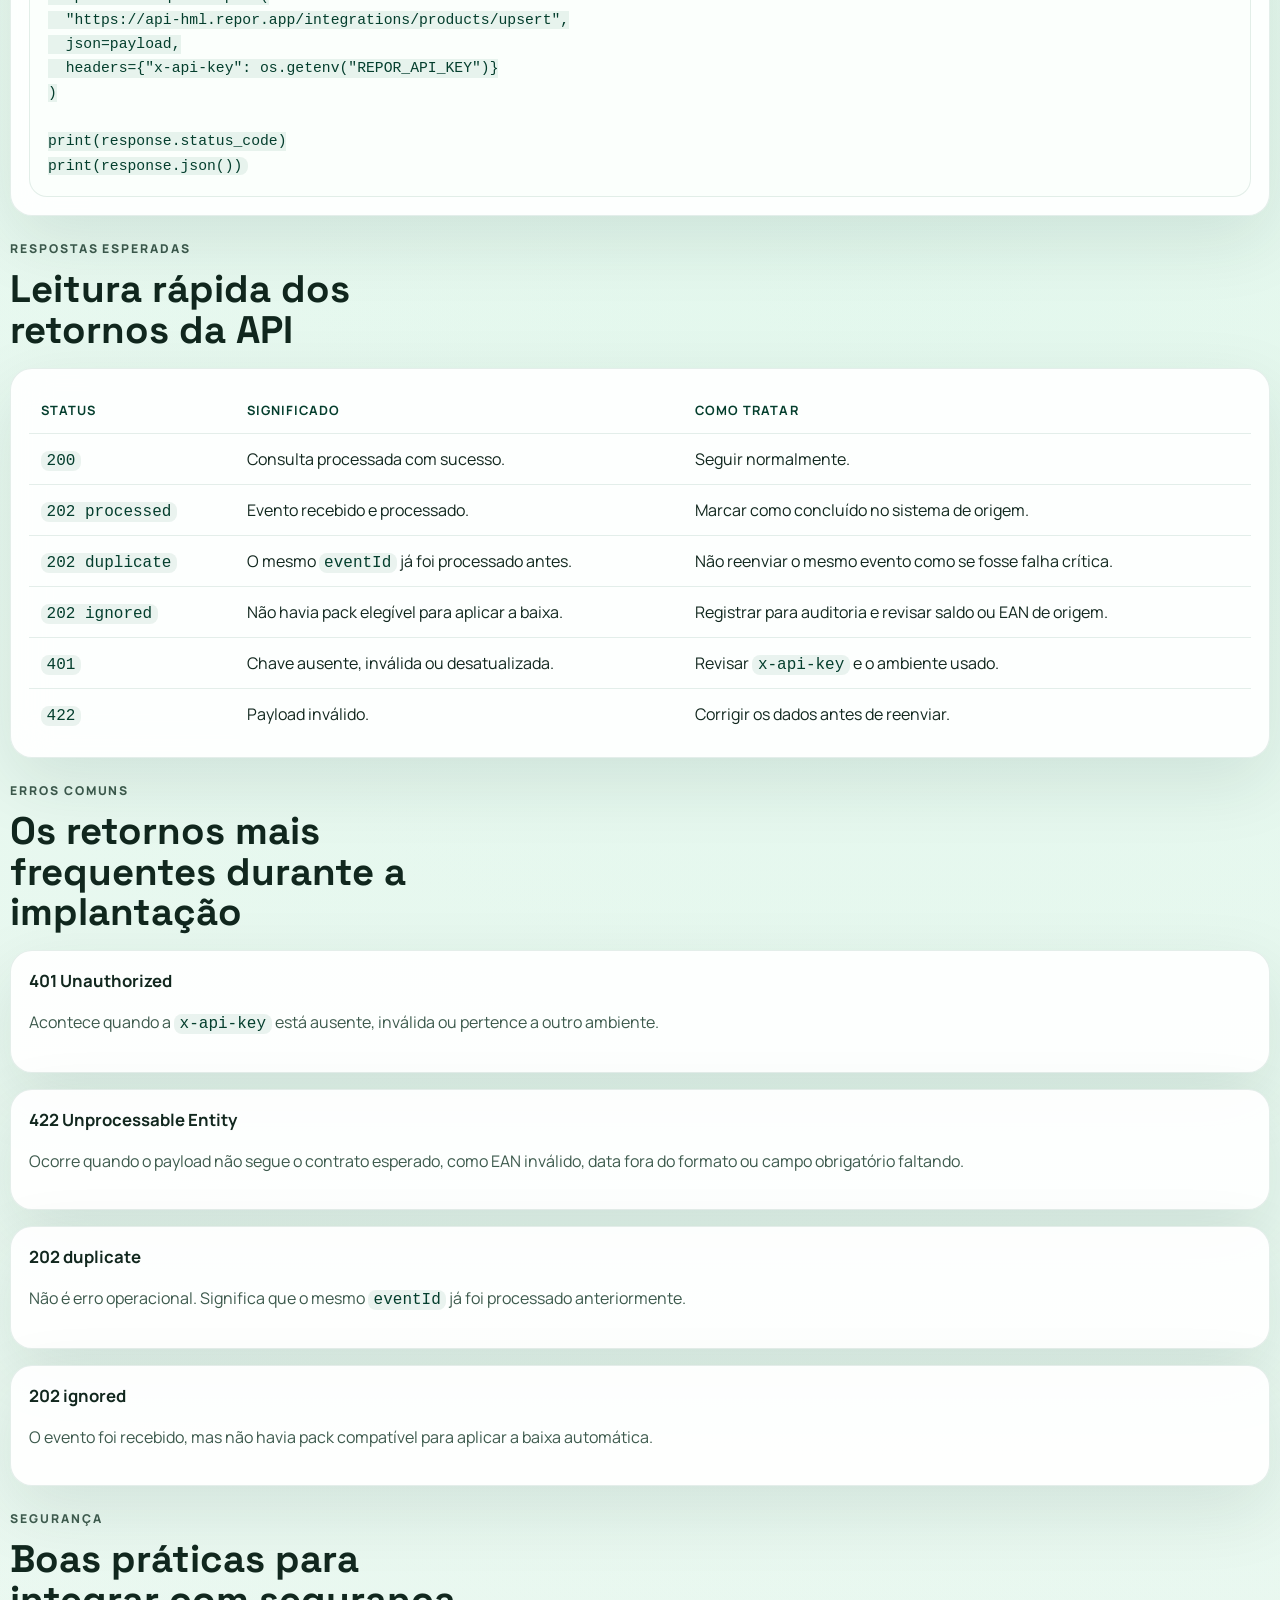
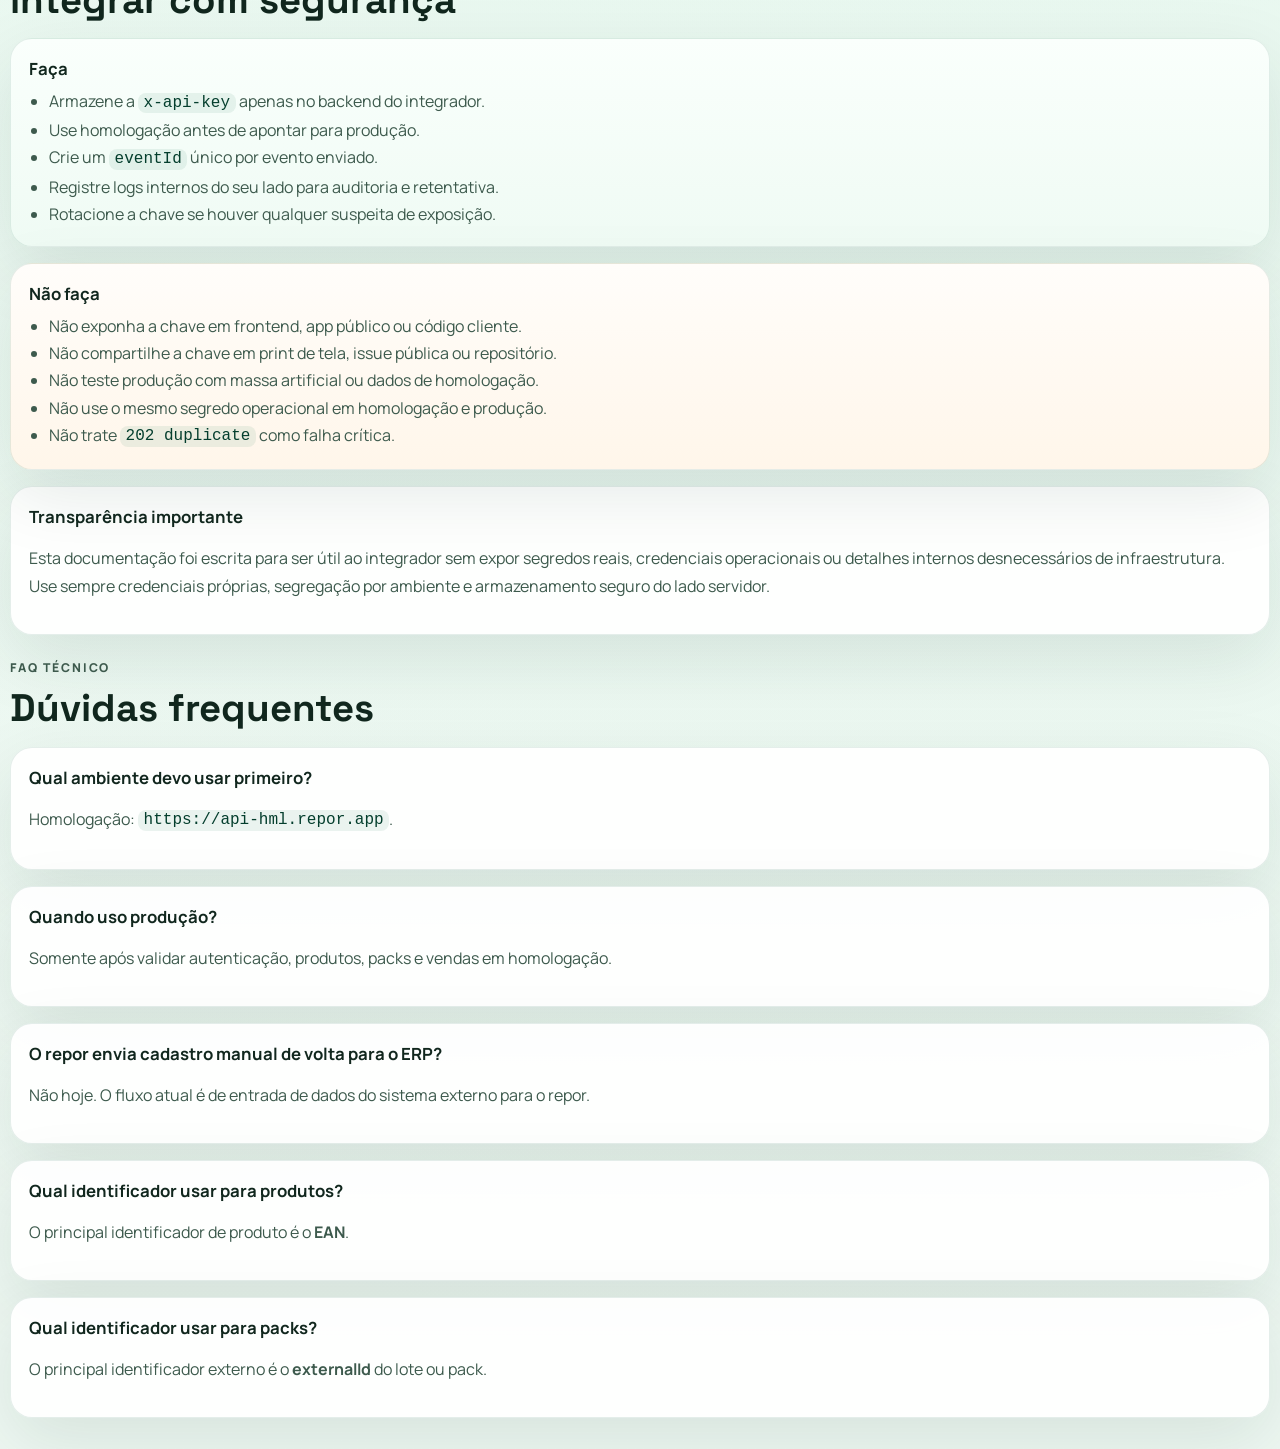
==== commit 047887a5: "update lading" ====
--- a/docs/index.html
+++ b/docs/index.html
@@ -6,7 +6,7 @@
     <title>repor | Documentação de Integração</title>
     <meta
       name="description"
-      content="Guia técnico oficial para integrar ERP, PDV e sistemas de mercado ao repor pela API https://api.repor.app/."
+      content="Documentação oficial da integração externa do repor para ERP, PDV e sistemas compatíveis."
     />
     <meta name="theme-color" content="#0a8c62" />
     <link rel="preconnect" href="https://fonts.googleapis.com" />
@@ -21,6 +21,7 @@
     <div class="page-shell">
       <div class="noise"></div>
       <div class="grid-light"></div>
+
       <header class="topbar">
         <a class="brand" href="#inicio" aria-label="repor documentação de integração">
           <span class="brand-mark">r</span>
@@ -31,11 +32,11 @@
         </a>
         <nav class="topnav" aria-label="Navegação da documentação">
           <a href="#inicio">Início</a>
+          <a href="#ambientes">Ambientes</a>
           <a href="#passo-a-passo">Passo a passo</a>
           <a href="#endpoints">Endpoints</a>
-          <a href="#payloads">Payloads</a>
-          <a href="#erros">Erros</a>
-          <a href="#faq">FAQ</a>
+          <a href="#exemplos">Exemplos</a>
+          <a href="#seguranca">Segurança</a>
         </nav>
         <div class="topbar-actions">
           <a class="topbar-cta" href="./guia-rapido.html">Guia rápido</a>
@@ -46,79 +47,121 @@
         <aside class="sidebar glass-panel">
           <p class="sidebar-label">Navegação rápida</p>
           <a href="#inicio">Visão geral</a>
+          <a href="#ambientes">Ambientes</a>
           <a href="#arquitetura">Arquitetura</a>
           <a href="#passo-a-passo">Passo a passo</a>
           <a href="#autenticacao">Autenticação</a>
-          <a href="#checklist">Checklist de integração</a>
-          <a href="#endpoints-admin">Endpoints administrativos</a>
-          <a href="#endpoints-externos">Endpoints externos</a>
+          <a href="#checklist">Checklist</a>
+          <a href="#endpoints">Endpoints</a>
           <a href="#payloads">Payloads</a>
-          <a href="#exemplos">Exemplos por linguagem</a>
-          <a href="#respostas">Respostas esperadas</a>
+          <a href="#exemplos">Exemplos</a>
+          <a href="#respostas">Respostas</a>
           <a href="#erros">Erros comuns</a>
-          <a href="#regras">Regras importantes</a>
-          <a href="#cenarios">Cenários reais</a>
+          <a href="#seguranca">Segurança</a>
           <a href="#faq">FAQ técnico</a>
         </aside>
 
         <div class="content">
           <section class="hero glass-panel" id="inicio">
             <div>
-              <p class="eyebrow">Integração oficial do repor</p>
-              <h1>Guia técnico para conectar ERP, PDV ou sistema de mercado ao repor</h1>
+              <p class="eyebrow">Integração externa oficial</p>
+              <h1>Conecte ERP, PDV ou sistema de mercado ao repor</h1>
               <p class="lead">
-                Esta documentação foi feita para o programador do mercado conseguir integrar com o
-                <strong>repor</strong> sem adivinhação: o que precisa antes de começar, como autenticar,
-                quais endpoints chamar, quais payloads enviar, quais respostas esperar e como tratar erros comuns.
+                Este guia foi feito para o desenvolvedor integrar com o repor de forma segura,
+                objetiva e sem adivinhação. Aqui você encontra os ambientes corretos, o fluxo
+                recomendado, os endpoints disponíveis, exemplos por linguagem e os cuidados
+                operacionais para homologação e produção.
               </p>
             </div>
             <div class="hero-grid">
-              <article>
-                <span>Base URL oficial</span>
-                <strong>https://api.repor.app</strong>
-              </article>
               <article>
                 <span>Autenticação externa</span>
                 <strong><code>x-api-key</code></strong>
               </article>
               <article>
+                <span>Chave de idempotência</span>
+                <strong><code>eventId</code> obrigatório</strong>
+              </article>
+              <article>
                 <span>Fluxo atual</span>
                 <strong>Sistema externo envia dados para o repor</strong>
               </article>
               <article>
-                <span>Idempotência</span>
-                <strong><code>eventId</code> obrigatório por evento</strong>
-              </article>
+                <span>Escopo atual</span>
+                <strong>Produtos, packs e baixas automáticas</strong>
+              </article>
+            </div>
+          </section>
+
+          <section class="section" id="ambientes">
+            <div class="section-heading">
+              <p class="eyebrow">Ambientes</p>
+              <h2>Use homologação para testes e produção apenas para operação real</h2>
+              <p>
+                A integração externa do repor possui ambientes separados. Sempre valide a
+                implementação em homologação antes de apontar o sistema para produção.
+              </p>
+            </div>
+            <div class="environment-grid">
+              <article class="environment-card environment-card-hml">
+                <div class="environment-top">
+                  <span class="environment-badge environment-badge-hml">Homologação</span>
+                  <strong>Recomendado para testes</strong>
+                </div>
+                <h3>https://api-hml.repor.app</h3>
+                <ul>
+                  <li>Ambiente público para testes técnicos com ERP, PDV e sistemas parceiros.</li>
+                  <li>Ideal para validar autenticação, payloads, idempotência e cenários de erro.</li>
+                  <li>Não afeta a operação real do mercado.</li>
+                  <li>Dados podem ser ajustados ou reiniciados pela equipe do repor.</li>
+                </ul>
+              </article>
+              <article class="environment-card environment-card-prod">
+                <div class="environment-top">
+                  <span class="environment-badge environment-badge-prod">Produção</span>
+                  <strong>Uso operacional</strong>
+                </div>
+                <h3>https://api.repor.app</h3>
+                <ul>
+                  <li>Use apenas após homologação concluída e validada.</li>
+                  <li>Afeta dados reais do mercado e a rotina operacional do app.</li>
+                  <li>Exige chave e massa de dados próprias de produção.</li>
+                  <li>Não use payloads de teste ou eventos experimentais neste ambiente.</li>
+                </ul>
+              </article>
+            </div>
+            <div class="info-card warning full-width-card">
+              <h3>Regra prática</h3>
+              <p>
+                Se você está ajustando payloads, validando retorno da API ou testando a integração
+                pela primeira vez, use <strong>homologação</strong>. Produção deve receber apenas
+                tráfego validado.
+              </p>
             </div>
           </section>
 
           <section class="section" id="arquitetura">
             <div class="section-heading">
-              <p class="eyebrow">Como funciona hoje</p>
-              <h2>O repor já está apto a receber produtos, packs e baixas do sistema externo</h2>
-              <p>
-                A integração atual é orientada a <strong>entrada de dados no repor</strong>. Isso significa
-                que o ERP, PDV ou sistema do mercado envia dados para a API do repor, e o repor passa a
-                refletir esses dados no app em tempo real.
-              </p>
+              <p class="eyebrow">Arquitetura</p>
+              <h2>Como a integração funciona hoje</h2>
             </div>
             <div class="info-grid">
               <article class="info-card success">
                 <h3>O que já funciona</h3>
                 <ul>
                   <li>Receber catálogo de produtos por EAN.</li>
-                  <li>Receber packs / lotes com quantidade, validade e setor.</li>
-                  <li>Receber vendas para dar baixa automática no repor.</li>
-                  <li>Manter operação manual mesmo com integração ativa.</li>
-                  <li>Tratar reenvio de eventos duplicados com segurança.</li>
+                  <li>Receber packs ou lotes com quantidade, validade e setor.</li>
+                  <li>Receber vendas para baixa automática de quantidade.</li>
+                  <li>Permitir operação manual no app mesmo com integração ativa.</li>
+                  <li>Tratar reenvio de eventos com idempotência por <code>eventId</code>.</li>
                 </ul>
               </article>
               <article class="info-card warning">
-                <h3>O que ainda não faz</h3>
+                <h3>O que não faz hoje</h3>
                 <ul>
-                  <li>Enviar cadastro manual do repor para o sistema do mercado.</li>
-                  <li>Empurrar packs criados manualmente para ERP ou PDV.</li>
-                  <li>Criar setores automaticamente a partir da integração externa.</li>
+                  <li>Enviar cadastro manual do repor de volta para o ERP.</li>
+                  <li>Sincronizar automaticamente setores criados fora do repor.</li>
+                  <li>Operar como integração bidirecional completa.</li>
                 </ul>
               </article>
             </div>
@@ -127,75 +170,136 @@
           <section class="section" id="passo-a-passo">
             <div class="section-heading">
               <p class="eyebrow">Passo a passo</p>
-              <h2>Fluxo recomendado para integrar um mercado ao repor</h2>
+              <h2>Fluxo recomendado para iniciar uma integração</h2>
             </div>
             <div class="timeline">
-              <article class="timeline-step"><span>1</span><div><h3>Ative a integração no app</h3><p>No app do repor, acesse <strong>Ajustes &gt; Automação Externa</strong> e ligue a integração.</p></div></article>
-              <article class="timeline-step"><span>2</span><div><h3>Obtenha a chave de integração</h3><p>Use <code>POST /markets/current/integration/rotate-key</code> com token JWT de admin. Guarde a chave apenas no backend do integrador.</p></div></article>
-              <article class="timeline-step"><span>3</span><div><h3>Valide a conexão</h3><p>Faça um <code>GET /integrations/status</code> com <code>x-api-key</code>. Se retornar <code>status: ok</code>, a integração está pronta.</p></div></article>
-              <article class="timeline-step"><span>4</span><div><h3>Sincronize o catálogo</h3><p>Envie os produtos para <code>POST /integrations/products/upsert</code>. O repor usa o EAN como chave principal do catálogo por mercado.</p></div></article>
-              <article class="timeline-step"><span>5</span><div><h3>Sincronize packs / lotes</h3><p>Envie os packs para <code>POST /integrations/batches/sync</code> com <code>externalId</code>, validade, quantidade e <code>sectorId</code> do repor.</p></div></article>
-              <article class="timeline-step"><span>6</span><div><h3>Envie as vendas para baixa automática</h3><p>Envie as vendas para <code>POST /integrations/sales</code>. O repor baixa os packs por EAN, priorizando os mais próximos do vencimento.</p></div></article>
+              <article class="timeline-step"><span>1</span><div><h3>Ative a integração no repor</h3><p>No app, acesse <strong>Ajustes &gt; Integração Externa</strong> e ative a integração do mercado.</p></div></article>
+              <article class="timeline-step"><span>2</span><div><h3>Gere a chave</h3><p>Um administrador do repor deve gerar a chave de integração do mercado.</p></div></article>
+              <article class="timeline-step"><span>3</span><div><h3>Valide a conectividade</h3><p>Faça um <code>GET /integrations/status</code> com <code>x-api-key</code> no ambiente correto.</p></div></article>
+              <article class="timeline-step"><span>4</span><div><h3>Sincronize produtos</h3><p>Envie o catálogo por EAN usando <code>POST /integrations/products/upsert</code>.</p></div></article>
+              <article class="timeline-step"><span>5</span><div><h3>Sincronize packs</h3><p>Envie lotes com <code>externalId</code>, validade, quantidade e <code>sectorId</code>.</p></div></article>
+              <article class="timeline-step"><span>6</span><div><h3>Envie vendas</h3><p>Ao vender no caixa, envie o evento para <code>POST /integrations/sales</code> para baixa automática.</p></div></article>
+              <article class="timeline-step"><span>7</span><div><h3>Promova para produção</h3><p>Após validar tudo em homologação, troque a base URL e a chave para produção.</p></div></article>
             </div>
           </section>
 
           <section class="section" id="autenticacao">
-            <div class="section-heading"><p class="eyebrow">Autenticação</p><h2>Existem dois tipos de acesso na integração</h2></div>
+            <div class="section-heading">
+              <p class="eyebrow">Autenticação</p>
+              <h2>Há dois tipos de acesso envolvidos</h2>
+            </div>
             <div class="table-card glass-panel">
               <table>
-                <thead><tr><th>Tipo</th><th>Uso</th><th>Como autentica</th></tr></thead>
+                <thead>
+                  <tr>
+                    <th>Tipo</th>
+                    <th>Uso</th>
+                    <th>Como autentica</th>
+                  </tr>
+                </thead>
                 <tbody>
-                  <tr><td>Admin do repor</td><td>Ativar integração, consultar configuração, gerar chave.</td><td><code>Authorization: Bearer &lt;jwt-admin&gt;</code></td></tr>
-                  <tr><td>Sistema externo</td><td>Enviar produtos, packs e vendas para o repor.</td><td><code>x-api-key: &lt;chave&gt;</code></td></tr>
+                  <tr>
+                    <td>Administrador do repor</td>
+                    <td>Ativar integração, consultar configuração e gerar chave.</td>
+                    <td><code>Authorization: Bearer &lt;jwt-admin&gt;</code></td>
+                  </tr>
+                  <tr>
+                    <td>Sistema externo</td>
+                    <td>Enviar produtos, packs e vendas para o repor.</td>
+                    <td><code>x-api-key: &lt;chave&gt;</code></td>
+                  </tr>
                 </tbody>
               </table>
             </div>
           </section>
 
           <section class="section" id="checklist">
-            <div class="section-heading"><p class="eyebrow">Checklist</p><h2>Pré-requisitos antes da primeira chamada</h2></div>
+            <div class="section-heading">
+              <p class="eyebrow">Checklist</p>
+              <h2>Pré-requisitos antes da primeira chamada</h2>
+            </div>
             <div class="info-grid">
-              <article class="info-card"><h3>1. Mercado com integração ativada</h3><p>Sem isso, a API externa não deve ser considerada pronta para operação.</p></article>
-              <article class="info-card"><h3>2. Chave de integração gerada</h3><p>O sistema externo precisa enviar <code>x-api-key</code> em todas as chamadas externas.</p></article>
-              <article class="info-card"><h3>3. Setores já cadastrados no repor</h3><p>Os packs exigem <code>sectorId</code> existente no repor. A integração não cria setor automaticamente.</p></article>
-              <article class="info-card"><h3>4. Estratégia de <code>eventId</code></h3><p>Defina um identificador único por evento para permitir reprocessamento seguro sem duplicidade.</p></article>
+              <article class="info-card"><h3>1. Mercado com integração ativa</h3><p>Sem isso, a API externa não deve ser usada como pronta para operação.</p></article>
+              <article class="info-card"><h3>2. Chave gerada</h3><p>A <code>x-api-key</code> deve ficar apenas no backend do integrador.</p></article>
+              <article class="info-card"><h3>3. Setores existentes no repor</h3><p>Os packs exigem <code>sectorId</code> válido e já cadastrado no repor.</p></article>
+              <article class="info-card"><h3>4. Estratégia de <code>eventId</code></h3><p>Use um identificador único por evento para evitar duplicidade no reenvio.</p></article>
             </div>
           </section>
 
           <section class="section" id="endpoints">
-            <div class="section-heading"><p class="eyebrow">API</p><h2>Endpoints relevantes para a integração</h2></div>
-          </section>
-
-          <section class="section" id="endpoints-admin">
-            <h2>Endpoints administrativos de apoio</h2>
+            <div class="section-heading">
+              <p class="eyebrow">Endpoints</p>
+              <h2>Use os filtros para focar apenas no que interessa</h2>
+            </div>
+            <div class="filter-row">
+              <button class="filter-chip active" data-filter-group="endpoint" data-filter="all">Todos</button>
+              <button class="filter-chip" data-filter-group="endpoint" data-filter="admin">Administrativos</button>
+              <button class="filter-chip" data-filter-group="endpoint" data-filter="external">Externos</button>
+            </div>
             <div class="endpoint-list">
-              <article class="endpoint-card glass-panel"><div class="endpoint-head"><span class="method get">GET</span><code>/markets/current/integration</code></div><p>Retorna a configuração atual da integração do mercado autenticado.</p><p><strong>Auth:</strong> <code>Authorization: Bearer &lt;jwt-admin&gt;</code></p><p><strong>Uso prático:</strong> validar se o mercado está com a integração ligada e se já existe chave ativa.</p></article>
-              <article class="endpoint-card glass-panel"><div class="endpoint-head"><span class="method patch">PATCH</span><code>/markets/current/integration</code></div><p>Ativa ou desativa a integração e ajusta preferências como intervalo de sync.</p><p><strong>Body:</strong> <code>{ enabled, realtimeUpdates?, syncIntervalSeconds?, soldOutLabel?, providerName? }</code></p></article>
-              <article class="endpoint-card glass-panel"><div class="endpoint-head"><span class="method post">POST</span><code>/markets/current/integration/rotate-key</code></div><p>Gera uma nova chave de integração para o sistema externo.</p><p><strong>Resposta:</strong> <code>{ apiKey, integration }</code></p><p><strong>Importante:</strong> armazene a chave com segurança. Ela não deve ser exposta no frontend do sistema integrador.</p></article>
-              <article class="endpoint-card glass-panel"><div class="endpoint-head"><span class="method get">GET</span><code>/me/snapshot</code></div><p>Útil para obter dados internos do mercado, incluindo setores e respectivos IDs.</p><p><strong>Observação:</strong> os <code>sectorId</code> usados na integração de packs precisam existir no repor.</p></article>
-            </div>
-          </section>
-
-          <section class="section" id="endpoints-externos">
-            <h2>Endpoints que o sistema do mercado deve consumir</h2>
-            <div class="endpoint-list">
-              <article class="endpoint-card glass-panel"><div class="endpoint-head"><span class="method get">GET</span><code>/integrations/status</code></div><p>Healthcheck da integração. Use para validar se a chave está correta.</p><p><strong>Header:</strong> <code>x-api-key</code></p><div class="copy-block"><button class="copy-button" data-copy="curl -X GET https://api.repor.app/integrations/status -H 'x-api-key: SUA_CHAVE'">Copiar curl</button><pre><code>curl -X GET https://api.repor.app/integrations/status   -H "x-api-key: SUA_CHAVE"</code></pre></div></article>
-              <article class="endpoint-card glass-panel"><div class="endpoint-head"><span class="method post">POST</span><code>/integrations/products/upsert</code></div><p>Cria ou atualiza produtos do catálogo do repor por EAN.</p><p><strong>Header:</strong> <code>x-api-key</code></p><p><strong>Limite:</strong> até 500 produtos por chamada.</p><p><strong>Regra:</strong> se o mesmo EAN já existir no mercado, o catálogo é atualizado.</p></article>
-              <article class="endpoint-card glass-panel"><div class="endpoint-head"><span class="method post">POST</span><code>/integrations/batches/sync</code></div><p>Cria ou atualiza packs / lotes do repor.</p><p><strong>Chave do lote:</strong> <code>externalId</code></p><p><strong>Header:</strong> <code>x-api-key</code></p><p><strong>Limite:</strong> até 500 packs por chamada.</p></article>
-              <article class="endpoint-card glass-panel"><div class="endpoint-head"><span class="method post">POST</span><code>/integrations/sales</code></div><p>Envia vendas para o repor dar baixa automática na quantidade dos packs por EAN.</p><p><strong>Header:</strong> <code>x-api-key</code></p><p><strong>Limite:</strong> até 500 itens por chamada.</p><p><strong>Regra:</strong> o repor baixa primeiro os packs elegíveis mais próximos do vencimento.</p></article>
+              <article class="endpoint-card glass-panel filterable-item" data-filter-type="endpoint" data-filter-tags="admin">
+                <div class="endpoint-head"><span class="method get">GET</span><code>/markets/current/integration</code></div>
+                <p>Retorna a configuração atual da integração do mercado autenticado.</p>
+                <p><strong>Auth:</strong> <code>Authorization: Bearer &lt;jwt-admin&gt;</code></p>
+              </article>
+              <article class="endpoint-card glass-panel filterable-item" data-filter-type="endpoint" data-filter-tags="admin">
+                <div class="endpoint-head"><span class="method patch">PATCH</span><code>/markets/current/integration</code></div>
+                <p>Ativa ou desativa a integração e ajusta preferências do mercado.</p>
+                <p><strong>Body:</strong> <code>{ enabled, realtimeUpdates?, syncIntervalSeconds?, soldOutLabel?, providerName? }</code></p>
+              </article>
+              <article class="endpoint-card glass-panel filterable-item" data-filter-type="endpoint" data-filter-tags="admin">
+                <div class="endpoint-head"><span class="method post">POST</span><code>/markets/current/integration/rotate-key</code></div>
+                <p>Gera uma nova chave de integração para o sistema externo.</p>
+                <p><strong>Resposta:</strong> <code>{ apiKey, integration }</code></p>
+              </article>
+              <article class="endpoint-card glass-panel filterable-item" data-filter-type="endpoint" data-filter-tags="admin">
+                <div class="endpoint-head"><span class="method get">GET</span><code>/me/snapshot</code></div>
+                <p>Útil para consultar dados internos do mercado, inclusive setores e respectivos IDs.</p>
+              </article>
+              <article class="endpoint-card glass-panel filterable-item" data-filter-type="endpoint" data-filter-tags="external">
+                <div class="endpoint-head"><span class="method get">GET</span><code>/integrations/status</code></div>
+                <p>Healthcheck da integração. Use para validar se a chave está correta.</p>
+                <p><strong>Header:</strong> <code>x-api-key</code></p>
+              </article>
+              <article class="endpoint-card glass-panel filterable-item" data-filter-type="endpoint" data-filter-tags="external">
+                <div class="endpoint-head"><span class="method post">POST</span><code>/integrations/products/upsert</code></div>
+                <p>Cria ou atualiza produtos do catálogo do repor por EAN.</p>
+                <p><strong>Header:</strong> <code>x-api-key</code></p>
+                <p><strong>Limite:</strong> até 500 produtos por chamada.</p>
+              </article>
+              <article class="endpoint-card glass-panel filterable-item" data-filter-type="endpoint" data-filter-tags="external">
+                <div class="endpoint-head"><span class="method post">POST</span><code>/integrations/batches/sync</code></div>
+                <p>Cria ou atualiza packs ou lotes do repor.</p>
+                <p><strong>Header:</strong> <code>x-api-key</code></p>
+                <p><strong>Chave externa:</strong> <code>externalId</code></p>
+              </article>
+              <article class="endpoint-card glass-panel filterable-item" data-filter-type="endpoint" data-filter-tags="external">
+                <div class="endpoint-head"><span class="method post">POST</span><code>/integrations/sales</code></div>
+                <p>Envia vendas para o repor dar baixa automática nas quantidades por EAN.</p>
+                <p><strong>Header:</strong> <code>x-api-key</code></p>
+                <p><strong>Limite:</strong> até 500 itens por chamada.</p>
+              </article>
             </div>
           </section>
 
           <section class="section" id="payloads">
-            <div class="section-heading"><p class="eyebrow">Contratos</p><h2>Payloads oficiais</h2></div>
-            <div class="payload-block glass-panel"><div class="payload-head"><h3>1. Ativar integração</h3><button class="copy-button" data-copy='{"enabled":true,"realtimeUpdates":true,"syncIntervalSeconds":15,"soldOutLabel":"Esgotado","providerName":"ERP Mercado X"}'>Copiar JSON</button></div><pre><code>{
+            <div class="section-heading">
+              <p class="eyebrow">Payloads</p>
+              <h2>Contratos oficiais</h2>
+            </div>
+            <div class="payload-block glass-panel">
+              <div class="payload-head"><h3>Ativar integração</h3></div>
+              <pre><code>{
   "enabled": true,
   "realtimeUpdates": true,
   "syncIntervalSeconds": 15,
   "soldOutLabel": "Esgotado",
   "providerName": "ERP Mercado X"
-}</code></pre></div>
-            <div class="payload-block glass-panel"><div class="payload-head"><h3>2. Produtos</h3><button class="copy-button" data-copy='{"eventId":"products-2026-06-20-001","products":[{"externalId":"PROD-001","ean":"7890000000123","name":"Iogurte natural 170g","brand":"Marca X","unit":"un"}]}'>Copiar JSON</button></div><pre><code>{
+}</code></pre>
+            </div>
+            <div class="payload-block glass-panel">
+              <div class="payload-head"><h3>Produtos</h3></div>
+              <pre><code>{
   "eventId": "products-2026-06-20-001",
   "products": [
     {
@@ -206,8 +310,11 @@
       "unit": "un"
     }
   ]
-}</code></pre></div>
-            <div class="payload-block glass-panel"><div class="payload-head"><h3>3. Packs / lotes</h3><button class="copy-button" data-copy='{"eventId":"batches-2026-06-20-001","batches":[{"externalId":"LOT-0001","ean":"7890000000123","productName":"Iogurte natural 170g","quantity":12,"expirationDate":"2026-07-15","sectorId":"UUID_DO_SETOR_NO_REPOR","alertLeadDays":30,"productImageUrl":"https://cdn.exemplo.com/produtos/iogurte.jpg"}]}'>Copiar JSON</button></div><pre><code>{
+}</code></pre>
+            </div>
+            <div class="payload-block glass-panel">
+              <div class="payload-head"><h3>Packs ou lotes</h3></div>
+              <pre><code>{
   "eventId": "batches-2026-06-20-001",
   "batches": [
     {
@@ -217,36 +324,50 @@
       "quantity": 12,
       "expirationDate": "2026-07-15",
       "sectorId": "UUID_DO_SETOR_NO_REPOR",
-      "alertLeadDays": 30,
-      "productImageUrl": "https://cdn.exemplo.com/produtos/iogurte.jpg"
+      "alertLeadDays": 30
     }
   ]
-}</code></pre></div>
-            <div class="payload-block glass-panel"><div class="payload-head"><h3>4. Vendas</h3><button class="copy-button" data-copy='{"eventId":"sale-2026-06-20-001","soldAt":"2026-06-20T14:03:00.000Z","items":[{"ean":"7890000000123","quantity":2},{"ean":"7890000000997","quantity":1}]}'>Copiar JSON</button></div><pre><code>{
+}</code></pre>
+            </div>
+            <div class="payload-block glass-panel">
+              <div class="payload-head"><h3>Vendas</h3></div>
+              <pre><code>{
   "eventId": "sale-2026-06-20-001",
   "soldAt": "2026-06-20T14:03:00.000Z",
   "items": [
     {
       "ean": "7890000000123",
       "quantity": 2
-    },
-    {
-      "ean": "7890000000997",
-      "quantity": 1
     }
   ]
-}</code></pre></div>
+}</code></pre>
+            </div>
           </section>
 
           <section class="section" id="exemplos">
-            <div class="section-heading"><p class="eyebrow">Exemplos por linguagem</p><h2>Chamadas prontas para o integrador adaptar</h2></div>
-            <div class="payload-block glass-panel"><div class="payload-head"><h3>JavaScript / Node.js com fetch</h3><button class="copy-button" data-copy="const response = await fetch('https://api.repor.app/integrations/products/upsert', { method: 'POST', headers: { 'Content-Type': 'application/json', 'x-api-key': 'SUA_CHAVE' }, body: JSON.stringify({ eventId: 'products-2026-06-20-001', products: [{ externalId: 'PROD-001', ean: '7890000000123', name: 'Iogurte natural 170g', brand: 'Marca X', unit: 'un' }] }) }); const data = await response.json(); console.log(data);">Copiar JS</button></div><pre><code>const response = await fetch(
-  "https://api.repor.app/integrations/products/upsert",
+            <div class="section-heading">
+              <p class="eyebrow">Exemplos por linguagem</p>
+              <h2>Filtre para ver apenas o exemplo que você precisa</h2>
+            </div>
+            <div class="filter-row">
+              <button class="filter-chip active" data-filter-group="lang" data-filter="all">Todos</button>
+              <button class="filter-chip" data-filter-group="lang" data-filter="node">Node.js</button>
+              <button class="filter-chip" data-filter-group="lang" data-filter="php">PHP</button>
+              <button class="filter-chip" data-filter-group="lang" data-filter="python">Python</button>
+            </div>
+
+            <div class="payload-block glass-panel filterable-item" data-filter-type="lang" data-filter-tags="node">
+              <div class="payload-head">
+                <h3>Node.js com fetch</h3>
+                <button class="copy-button" data-copy="const response = await fetch('https://api-hml.repor.app/integrations/products/upsert', { method: 'POST', headers: { 'Content-Type': 'application/json', 'x-api-key': process.env.REPOR_API_KEY }, body: JSON.stringify({ eventId: 'products-2026-06-20-001', products: [{ externalId: 'PROD-001', ean: '7890000000123', name: 'Iogurte natural 170g', brand: 'Marca X', unit: 'un' }] }) }); const data = await response.json(); console.log(data);">Copiar</button>
+              </div>
+              <pre><code>const response = await fetch(
+  "https://api-hml.repor.app/integrations/products/upsert",
   {
     method: "POST",
     headers: {
       "Content-Type": "application/json",
-      "x-api-key": "SUA_CHAVE"
+      "x-api-key": process.env.REPOR_API_KEY
     },
     body: JSON.stringify({
       eventId: "products-2026-06-20-001",
@@ -264,12 +385,19 @@
 );
 
 const data = await response.json();
-console.log(data);</code></pre></div>
-            <div class="payload-block glass-panel"><div class="payload-head"><h3>Node.js com Axios</h3><button class="copy-button" data-copy="const axios = require('axios'); async function syncProducts() { const { data } = await axios.post('https://api.repor.app/integrations/products/upsert', { eventId: 'products-2026-06-20-001', products: [{ externalId: 'PROD-001', ean: '7890000000123', name: 'Iogurte natural 170g', brand: 'Marca X', unit: 'un' }] }, { headers: { 'x-api-key': 'SUA_CHAVE' } }); console.log(data); } syncProducts();">Copiar Node</button></div><pre><code>const axios = require("axios");
+console.log(data);</code></pre>
+            </div>
+
+            <div class="payload-block glass-panel filterable-item" data-filter-type="lang" data-filter-tags="node">
+              <div class="payload-head">
+                <h3>Node.js com Axios</h3>
+                <button class="copy-button" data-copy="const axios = require('axios'); async function syncProducts() { const { data } = await axios.post('https://api-hml.repor.app/integrations/products/upsert', { eventId: 'products-2026-06-20-001', products: [{ externalId: 'PROD-001', ean: '7890000000123', name: 'Iogurte natural 170g', brand: 'Marca X', unit: 'un' }] }, { headers: { 'x-api-key': process.env.REPOR_API_KEY } }); console.log(data); } syncProducts();">Copiar</button>
+              </div>
+              <pre><code>const axios = require("axios");
 
 async function syncProducts() {
   const { data } = await axios.post(
-    "https://api.repor.app/integrations/products/upsert",
+    "https://api-hml.repor.app/integrations/products/upsert",
     {
       eventId: "products-2026-06-20-001",
       products: [
@@ -284,7 +412,7 @@
     },
     {
       headers: {
-        "x-api-key": "SUA_CHAVE"
+        "x-api-key": process.env.REPOR_API_KEY
       }
     }
   );
@@ -292,8 +420,15 @@
   console.log(data);
 }
 
-syncProducts();</code></pre></div>
-            <div class="payload-block glass-panel"><div class="payload-head"><h3>PHP com cURL</h3><button class="copy-button" data-copy="$payload = ['eventId' => 'products-2026-06-20-001','products' => [['externalId' => 'PROD-001','ean' => '7890000000123','name' => 'Iogurte natural 170g','brand' => 'Marca X','unit' => 'un']]]; $ch = curl_init('https://api.repor.app/integrations/products/upsert'); curl_setopt($ch, CURLOPT_POST, true); curl_setopt($ch, CURLOPT_HTTPHEADER, ['Content-Type: application/json', 'x-api-key: SUA_CHAVE']); curl_setopt($ch, CURLOPT_POSTFIELDS, json_encode($payload)); curl_setopt($ch, CURLOPT_RETURNTRANSFER, true); $response = curl_exec($ch); curl_close($ch); echo $response;">Copiar PHP</button></div><pre><code>$payload = [
+syncProducts();</code></pre>
+            </div>
+
+            <div class="payload-block glass-panel filterable-item" data-filter-type="lang" data-filter-tags="php">
+              <div class="payload-head">
+                <h3>PHP com cURL</h3>
+                <button class="copy-button" data-copy="$payload = ['eventId' => 'products-2026-06-20-001','products' => [['externalId' => 'PROD-001','ean' => '7890000000123','name' => 'Iogurte natural 170g','brand' => 'Marca X','unit' => 'un']]]; $ch = curl_init('https://api-hml.repor.app/integrations/products/upsert'); curl_setopt($ch, CURLOPT_POST, true); curl_setopt($ch, CURLOPT_HTTPHEADER, ['Content-Type: application/json', 'x-api-key: ' . getenv('REPOR_API_KEY')]); curl_setopt($ch, CURLOPT_POSTFIELDS, json_encode($payload)); curl_setopt($ch, CURLOPT_RETURNTRANSFER, true); $response = curl_exec($ch); curl_close($ch); echo $response;">Copiar</button>
+              </div>
+              <pre><code>$payload = [
   "eventId" => "products-2026-06-20-001",
   "products" => [
     [
@@ -306,11 +441,11 @@
   ]
 ];
 
-$ch = curl_init("https://api.repor.app/integrations/products/upsert");
+$ch = curl_init("https://api-hml.repor.app/integrations/products/upsert");
 curl_setopt($ch, CURLOPT_POST, true);
 curl_setopt($ch, CURLOPT_HTTPHEADER, [
   "Content-Type: application/json",
-  "x-api-key: SUA_CHAVE"
+  "x-api-key: " . getenv("REPOR_API_KEY")
 ]);
 curl_setopt($ch, CURLOPT_POSTFIELDS, json_encode($payload));
 curl_setopt($ch, CURLOPT_RETURNTRANSFER, true);
@@ -318,84 +453,166 @@
 $response = curl_exec($ch);
 curl_close($ch);
 
-echo $response;</code></pre></div>
-            <div class="payload-block glass-panel"><div class="payload-head"><h3>Python com requests</h3><button class="copy-button" data-copy="import requests; payload = {'eventId': 'products-2026-06-20-001', 'products': [{'externalId': 'PROD-001', 'ean': '7890000000123', 'name': 'Iogurte natural 170g', 'brand': 'Marca X', 'unit': 'un'}]}; response = requests.post('https://api.repor.app/integrations/products/upsert', json=payload, headers={'x-api-key': 'SUA_CHAVE'}); print(response.status_code); print(response.json())">Copiar Python</button></div><pre><code>import requests
+echo $response;</code></pre>
+            </div>
+
+            <div class="payload-block glass-panel filterable-item" data-filter-type="lang" data-filter-tags="python">
+              <div class="payload-head">
+                <h3>Python com requests</h3>
+                <button class="copy-button" data-copy="import os\nimport requests\n\npayload = {\n  'eventId': 'products-2026-06-20-001',\n  'products': [\n    {\n      'externalId': 'PROD-001',\n      'ean': '7890000000123',\n      'name': 'Iogurte natural 170g',\n      'brand': 'Marca X',\n      'unit': 'un'\n    }\n  ]\n}\n\nresponse = requests.post(\n  'https://api-hml.repor.app/integrations/products/upsert',\n  json=payload,\n  headers={'x-api-key': os.getenv('REPOR_API_KEY')}\n)\n\nprint(response.status_code)\nprint(response.json())">Copiar</button>
+              </div>
+              <pre><code>import os
+import requests
 
 payload = {
-    "eventId": "products-2026-06-20-001",
-    "products": [
-        {
-            "externalId": "PROD-001",
-            "ean": "7890000000123",
-            "name": "Iogurte natural 170g",
-            "brand": "Marca X",
-            "unit": "un"
-        }
-    ]
+  "eventId": "products-2026-06-20-001",
+  "products": [
+    {
+      "externalId": "PROD-001",
+      "ean": "7890000000123",
+      "name": "Iogurte natural 170g",
+      "brand": "Marca X",
+      "unit": "un"
+    }
+  ]
 }
 
 response = requests.post(
-    "https://api.repor.app/integrations/products/upsert",
-    json=payload,
-    headers={"x-api-key": "SUA_CHAVE"}
+  "https://api-hml.repor.app/integrations/products/upsert",
+  json=payload,
+  headers={"x-api-key": os.getenv("REPOR_API_KEY")}
 )
 
 print(response.status_code)
-print(response.json())</code></pre></div>
+print(response.json())</code></pre>
+            </div>
           </section>
 
           <section class="section" id="respostas">
-            <div class="section-heading"><p class="eyebrow">Respostas</p><h2>O que esperar de volta da API</h2></div>
-            <div class="table-card glass-panel"><table><thead><tr><th>Endpoint</th><th>Resposta de sucesso</th><th>Observação</th></tr></thead><tbody>
-              <tr><td><code>GET /integrations/status</code></td><td><code>{ "status": "ok", "marketId": "...", "marketName": "..." }</code></td><td>Use para validar a chave antes de enviar dados reais.</td></tr>
-              <tr><td><code>POST /integrations/products/upsert</code></td><td><code>{ "status": "processed", "eventId": "...", "importedProducts": 10 }</code></td><td>Se o mesmo <code>eventId</code> voltar, a resposta tende a ser <code>duplicate</code>.</td></tr>
-              <tr><td><code>POST /integrations/batches/sync</code></td><td><code>{ "status": "processed", "eventId": "...", "syncedBatches": 25 }</code></td><td>Atualiza lote existente por <code>externalId</code> ou cria novo.</td></tr>
-              <tr><td><code>POST /integrations/sales</code></td><td><code>{ "status": "processed", "eventId": "...", "appliedItems": 3, "notes": [...] }</code></td><td>Se nenhuma baixa for possível, pode responder <code>ignored</code>.</td></tr>
-            </tbody></table></div>
+            <div class="section-heading">
+              <p class="eyebrow">Respostas esperadas</p>
+              <h2>Leitura rápida dos retornos da API</h2>
+            </div>
+            <div class="table-card glass-panel">
+              <table>
+                <thead>
+                  <tr>
+                    <th>Status</th>
+                    <th>Significado</th>
+                    <th>Como tratar</th>
+                  </tr>
+                </thead>
+                <tbody>
+                  <tr>
+                    <td><code>200</code></td>
+                    <td>Consulta processada com sucesso.</td>
+                    <td>Seguir normalmente.</td>
+                  </tr>
+                  <tr>
+                    <td><code>202 processed</code></td>
+                    <td>Evento recebido e processado.</td>
+                    <td>Marcar como concluído no sistema de origem.</td>
+                  </tr>
+                  <tr>
+                    <td><code>202 duplicate</code></td>
+                    <td>O mesmo <code>eventId</code> já foi processado antes.</td>
+                    <td>Não reenviar o mesmo evento como se fosse falha crítica.</td>
+                  </tr>
+                  <tr>
+                    <td><code>202 ignored</code></td>
+                    <td>Não havia pack elegível para aplicar a baixa.</td>
+                    <td>Registrar para auditoria e revisar saldo ou EAN de origem.</td>
+                  </tr>
+                  <tr>
+                    <td><code>401</code></td>
+                    <td>Chave ausente, inválida ou desatualizada.</td>
+                    <td>Revisar <code>x-api-key</code> e o ambiente usado.</td>
+                  </tr>
+                  <tr>
+                    <td><code>422</code></td>
+                    <td>Payload inválido.</td>
+                    <td>Corrigir os dados antes de reenviar.</td>
+                  </tr>
+                </tbody>
+              </table>
+            </div>
           </section>
 
           <section class="section" id="erros">
-            <div class="section-heading"><p class="eyebrow">Erros comuns</p><h2>Como interpretar e tratar os retornos mais importantes</h2></div>
+            <div class="section-heading">
+              <p class="eyebrow">Erros comuns</p>
+              <h2>Os retornos mais frequentes durante a implantação</h2>
+            </div>
             <div class="info-grid">
-              <article class="info-card"><h3>401 Unauthorized</h3><p>Ocorre quando a <code>x-api-key</code> é inválida, ausente ou desatualizada.</p><p><strong>Como tratar:</strong> valide se a chave está correta, se o header está sendo enviado e se a chave não foi rotacionada no repor.</p></article>
-              <article class="info-card"><h3>422 Unprocessable Entity</h3><p>Ocorre quando o payload está inválido: EAN inválido, <code>sectorId</code> incorreto, data em formato errado, etc.</p><p><strong>Como tratar:</strong> registre o corpo do erro, corrija o payload e reenvie com um novo <code>eventId</code> se for um novo evento.</p></article>
-              <article class="info-card"><h3>202 with <code>status: duplicate</code></h3><p>O mesmo <code>eventId</code> já foi processado anteriormente.</p><p><strong>Como tratar:</strong> considere a operação idempotente e não gere novo envio só porque retornou duplicate.</p></article>
-              <article class="info-card"><h3>202 with <code>status: ignored</code></h3><p>Mais comum em vendas quando não havia packs elegíveis para baixa.</p><p><strong>Como tratar:</strong> inspecione o campo <code>notes</code> e decida se precisa de ação operacional ou apenas logar o evento.</p></article>
-            </div>
-          </section>
-
-          <section class="section" id="regras">
-            <div class="section-heading"><p class="eyebrow">Regras importantes</p><h2>Pontos que o integrador precisa saber antes de começar</h2></div>
+              <article class="info-card">
+                <h3>401 Unauthorized</h3>
+                <p>Acontece quando a <code>x-api-key</code> está ausente, inválida ou pertence a outro ambiente.</p>
+              </article>
+              <article class="info-card">
+                <h3>422 Unprocessable Entity</h3>
+                <p>Ocorre quando o payload não segue o contrato esperado, como EAN inválido, data fora do formato ou campo obrigatório faltando.</p>
+              </article>
+              <article class="info-card">
+                <h3>202 duplicate</h3>
+                <p>Não é erro operacional. Significa que o mesmo <code>eventId</code> já foi processado anteriormente.</p>
+              </article>
+              <article class="info-card">
+                <h3>202 ignored</h3>
+                <p>O evento foi recebido, mas não havia pack compatível para aplicar a baixa automática.</p>
+              </article>
+            </div>
+          </section>
+
+          <section class="section" id="seguranca">
+            <div class="section-heading">
+              <p class="eyebrow">Segurança</p>
+              <h2>Boas práticas para integrar com segurança</h2>
+            </div>
             <div class="info-grid">
-              <article class="info-card"><h3>1. O <code>eventId</code> é obrigatório</h3><p>Cada envio precisa ter um <code>eventId</code> único. Se o mesmo evento for reenviado, o backend trata como duplicado e responde <code>202</code> com <code>status: duplicate</code>.</p></article>
-              <article class="info-card"><h3>2. O EAN precisa ser válido</h3><p>O repor valida EAN-8 e EAN-13. Se vier inválido, a API retorna erro de validação.</p></article>
-              <article class="info-card"><h3>3. O <code>sectorId</code> precisa existir no repor</h3><p>A integração de packs não cria setores automaticamente. O setor já precisa estar cadastrado.</p></article>
-              <article class="info-card"><h3>4. Manual e integração coexistem</h3><p>Mesmo com a integração ativa, o mercado continua podendo trabalhar manualmente dentro do app.</p></article>
-            </div>
-          </section>
-
-          <section class="section" id="cenarios">
-            <div class="section-heading"><p class="eyebrow">Cenários reais</p><h2>O que acontece em situações comuns</h2></div>
+              <article class="info-card success">
+                <h3>Faça</h3>
+                <ul>
+                  <li>Armazene a <code>x-api-key</code> apenas no backend do integrador.</li>
+                  <li>Use homologação antes de apontar para produção.</li>
+                  <li>Crie um <code>eventId</code> único por evento enviado.</li>
+                  <li>Registre logs internos do seu lado para auditoria e retentativa.</li>
+                  <li>Rotacione a chave se houver qualquer suspeita de exposição.</li>
+                </ul>
+              </article>
+              <article class="info-card warning">
+                <h3>Não faça</h3>
+                <ul>
+                  <li>Não exponha a chave em frontend, app público ou código cliente.</li>
+                  <li>Não compartilhe a chave em print de tela, issue pública ou repositório.</li>
+                  <li>Não teste produção com massa artificial ou dados de homologação.</li>
+                  <li>Não use o mesmo segredo operacional em homologação e produção.</li>
+                  <li>Não trate <code>202 duplicate</code> como falha crítica.</li>
+                </ul>
+              </article>
+            </div>
+            <div class="info-card full-width-card">
+              <h3>Transparência importante</h3>
+              <p>
+                Esta documentação foi escrita para ser útil ao integrador sem expor segredos reais,
+                credenciais operacionais ou detalhes internos desnecessários de infraestrutura.
+                Use sempre credenciais próprias, segregação por ambiente e armazenamento seguro
+                do lado servidor.
+              </p>
+            </div>
+          </section>
+
+          <section class="section" id="faq">
+            <div class="section-heading">
+              <p class="eyebrow">FAQ técnico</p>
+              <h2>Dúvidas frequentes</h2>
+            </div>
             <div class="faq-list">
-              <article><h3>Se o mercado cadastrar manualmente com a integração ativa, isso sobe para o ERP?</h3><p>Não. Hoje a integração é de entrada no repor. O cadastro manual continua funcionando, mas não é enviado automaticamente para o sistema do mercado.</p></article>
-              <article><h3>Se já houver produtos manuais e a integração for ativada depois?</h3><p>Os dados manuais permanecem no app. Quando o sistema externo começar a sincronizar, produtos com o mesmo EAN podem complementar ou atualizar o catálogo do repor.</p></article>
-              <article><h3>Se a venda chegar e não houver packs disponíveis para aquele EAN?</h3><p>O repor registra a tentativa e devolve notas indicando ausência de packs elegíveis para baixa.</p></article>
-              <article><h3>Se a chamada for repetida por timeout?</h3><p>Reenvie com o mesmo <code>eventId</code>. A API é preparada para tratar duplicidade de forma segura.</p></article>
-              <article><h3>Se o sistema externo quiser desligar a integração?</h3><p>O desligamento é administrativo e deve ser feito pelo fluxo autenticado do mercado, via <code>PATCH /markets/current/integration</code> com token de admin.</p></article>
-            </div>
-          </section>
-
-          <section class="section" id="faq">
-            <div class="section-heading"><p class="eyebrow">FAQ técnico</p><h2>Perguntas rápidas do programador</h2></div>
-            <div class="table-card glass-panel"><table><thead><tr><th>Pergunta</th><th>Resposta</th></tr></thead><tbody>
-              <tr><td>Qual é a base URL de produção?</td><td><code>https://api.repor.app</code></td></tr>
-              <tr><td>Qual header autentica o sistema externo?</td><td><code>x-api-key</code></td></tr>
-              <tr><td>Qual retorno indica sucesso com processamento?</td><td>Normalmente <code>202</code> com <code>status: processed</code>.</td></tr>
-              <tr><td>Qual retorno indica evento já recebido?</td><td><code>202</code> com <code>status: duplicate</code>.</td></tr>
-              <tr><td>Posso integrar qualquer ERP ou PDV?</td><td>Sim, desde que o sistema consiga fazer requisições HTTP para a API do repor.</td></tr>
-              <tr><td>O app para de funcionar manualmente quando a integração é ativada?</td><td>Não. O modo manual continua disponível mesmo com a integração ativa.</td></tr>
-              <tr><td>O repor envia cadastro manual de volta para o ERP?</td><td>Não hoje. O fluxo atual é de entrada de dados externos no repor.</td></tr>
-            </tbody></table></div>
+              <article><h3>Qual ambiente devo usar primeiro?</h3><p>Homologação: <code>https://api-hml.repor.app</code>.</p></article>
+              <article><h3>Quando uso produção?</h3><p>Somente após validar autenticação, produtos, packs e vendas em homologação.</p></article>
+              <article><h3>O repor envia cadastro manual de volta para o ERP?</h3><p>Não hoje. O fluxo atual é de entrada de dados do sistema externo para o repor.</p></article>
+              <article><h3>Qual identificador usar para produtos?</h3><p>O principal identificador de produto é o <strong>EAN</strong>.</p></article>
+              <article><h3>Qual identificador usar para packs?</h3><p>O principal identificador externo é o <strong>externalId</strong> do lote ou pack.</p></article>
+            </div>
           </section>
         </div>
       </main>
--- a/docs/styles.css
+++ b/docs/styles.css
@@ -25,7 +25,7 @@
   --radius-xl: 30px;
   --radius-lg: 22px;
   --radius-md: 16px;
-  --container: min(1320px, calc(100vw - 36px));
+  --container: min(1320px, calc(100vw - 20px));
 }
 
 * { box-sizing: border-box; }
@@ -98,12 +98,12 @@
   top: 14px;
   z-index: 40;
   display: grid;
-  grid-template-columns: auto 1fr auto;
-  align-items: center;
-  gap: 18px;
+  grid-template-columns: 1fr;
+  align-items: center;
+  gap: 14px;
   width: var(--container);
-  margin: 18px auto 0;
-  padding: 12px 16px;
+  margin: 12px auto 0;
+  padding: 12px;
   border: 1px solid rgba(255, 255, 255, 0.56);
   border-radius: 22px;
   background: rgba(255, 255, 255, 0.68);
@@ -143,22 +143,28 @@
 }
 .topnav {
   display: flex;
-  justify-content: center;
-  gap: 16px;
-  flex-wrap: wrap;
-}
+  justify-content: flex-start;
+  gap: 10px;
+  flex-wrap: nowrap;
+  overflow-x: auto;
+  padding-bottom: 2px;
+  scrollbar-width: none;
+}
+.topnav::-webkit-scrollbar { display: none; }
 .topnav a, .topbar-cta, .sidebar a {
   color: var(--text-soft);
   text-decoration: none;
   font-size: 0.85rem;
   font-weight: 800;
+  white-space: nowrap;
 }
 .topbar-cta {
   display: inline-flex;
   align-items: center;
   justify-content: center;
-  min-height: 48px;
-  padding: 0 20px;
+  min-height: 44px;
+  width: 100%;
+  padding: 0 16px;
   border-radius: 16px;
   border: 1px solid rgba(10, 140, 98, 0.15);
   background: linear-gradient(135deg, rgba(10, 140, 98, 0.1), rgba(57, 212, 150, 0.18));
@@ -167,18 +173,14 @@
 
 .layout {
   display: grid;
-  grid-template-columns: 280px minmax(0, 1fr);
-  gap: 22px;
+  grid-template-columns: 1fr;
+  gap: 18px;
   width: var(--container);
-  margin: 26px auto 80px;
+  margin: 18px auto 56px;
 }
 
 .sidebar {
-  position: sticky;
-  top: 108px;
-  align-self: start;
-  padding: 18px;
-  border-radius: 24px;
+  display: none;
 }
 .sidebar-label {
   margin: 0 0 14px;
@@ -196,8 +198,8 @@
 .content { min-width: 0; }
 .hero {
   display: grid;
-  gap: 24px;
-  padding: 30px;
+  gap: 18px;
+  padding: 20px;
   border-radius: var(--radius-xl);
 }
 .eyebrow {
@@ -213,14 +215,14 @@
   font-family: "Space Grotesk", sans-serif;
   line-height: 1.05;
 }
-.hero h1 { font-size: clamp(2rem, 4.8vw, 3.7rem); max-width: 13ch; }
+.hero h1 { font-size: clamp(1.8rem, 8vw, 3.7rem); max-width: 13ch; }
 .lead, .section-heading p, .timeline-step p, .endpoint-card p, .info-card p, .faq-list p {
   color: var(--text-soft);
   line-height: 1.75;
 }
 .hero-grid {
   display: grid;
-  grid-template-columns: repeat(2, minmax(0, 1fr));
+  grid-template-columns: 1fr;
   gap: 14px;
 }
 .hero-grid article, .info-card, .endpoint-card, .payload-block, .table-card, .faq-list article {
@@ -238,15 +240,15 @@
   font-weight: 700;
 }
 .hero-grid strong { font-size: 1rem; }
-.section { margin-top: 28px; }
+.section { margin-top: 22px; }
 .section-heading { margin-bottom: 18px; }
 .section h2 { font-size: clamp(1.55rem, 3vw, 2.4rem); max-width: 18ch; }
 .info-grid, .endpoint-list {
   display: grid;
-  grid-template-columns: repeat(2, minmax(0, 1fr));
+  grid-template-columns: 1fr;
   gap: 16px;
 }
-.info-card, .endpoint-card, .payload-block, .table-card, .faq-list article { padding: 20px; }
+.info-card, .endpoint-card, .payload-block, .table-card, .faq-list article { padding: 18px; }
 .info-card h3, .endpoint-card h3, .payload-head h3, .timeline-step h3, .faq-list h3 {
   margin: 0 0 8px;
   font-size: 1.05rem;
@@ -332,6 +334,11 @@
 .table-card table {
   width: 100%;
   border-collapse: collapse;
+  min-width: 680px;
+}
+.table-card {
+  overflow-x: auto;
+  -webkit-overflow-scrolling: touch;
 }
 .table-card th, .table-card td {
   padding: 14px 12px;
@@ -347,28 +354,126 @@
 }
 .table-card tr:last-child td { border-bottom: 0; }
 .faq-list { display: grid; gap: 16px; }
+.full-width-card {
+  margin-top: 16px;
+}
+.environment-grid {
+  display: grid;
+  grid-template-columns: 1fr;
+  gap: 16px;
+}
+.environment-card {
+  padding: 22px;
+  border: 1px solid var(--line);
+  border-radius: 22px;
+  background: var(--surface-strong);
+  box-shadow: var(--shadow-soft);
+}
+.environment-card h3 {
+  margin: 14px 0 12px;
+  font-size: 1.35rem;
+}
+.environment-card ul {
+  margin: 0;
+  padding-left: 20px;
+  color: var(--text-soft);
+  line-height: 1.7;
+}
+.environment-top {
+  display: flex;
+  align-items: center;
+  justify-content: space-between;
+  gap: 12px;
+  flex-wrap: wrap;
+}
+.environment-badge {
+  display: inline-flex;
+  align-items: center;
+  min-height: 34px;
+  padding: 0 12px;
+  border-radius: 999px;
+  font-size: 0.76rem;
+  font-weight: 800;
+  letter-spacing: 0.12em;
+  text-transform: uppercase;
+}
+.environment-badge-hml {
+  color: var(--cyan-2);
+  background: var(--cyan-1);
+  border: 1px solid rgba(23, 132, 161, 0.16);
+}
+.environment-badge-prod {
+  color: var(--green-5);
+  background: var(--green-1);
+  border: 1px solid rgba(10, 140, 98, 0.16);
+}
+.environment-card-hml {
+  background: linear-gradient(180deg, #fbfeff, #f2fbff);
+}
+.environment-card-prod {
+  background: linear-gradient(180deg, #fbfffc, #f2fff8);
+}
+.filter-row {
+  display: flex;
+  flex-wrap: nowrap;
+  gap: 10px;
+  margin-bottom: 18px;
+  overflow-x: auto;
+  padding-bottom: 2px;
+  scrollbar-width: none;
+}
+.filter-row::-webkit-scrollbar { display: none; }
+.filter-chip {
+  appearance: none;
+  border: 1px solid var(--line);
+  background: rgba(255, 255, 255, 0.78);
+  color: var(--text-soft);
+  min-height: 42px;
+  padding: 0 14px;
+  border-radius: 999px;
+  font-size: 0.84rem;
+  font-weight: 800;
+  cursor: pointer;
+  white-space: nowrap;
+  flex: 0 0 auto;
+}
+.filter-chip.active {
+  color: #fff;
+  background: linear-gradient(135deg, var(--green-4), var(--green-5));
+  border-color: transparent;
+}
+[hidden] {
+  display: none !important;
+}
 
 @media (max-width: 1080px) {
   .layout { grid-template-columns: 1fr; }
-  .sidebar { position: static; }
 }
 
 @media (max-width: 820px) {
-  .topbar {
-    grid-template-columns: 1fr;
-    justify-items: start;
+  .brand-copy small {
+    font-size: 0.68rem;
   }
-  .topnav { justify-content: flex-start; }
-  .hero-grid, .info-grid, .endpoint-list { grid-template-columns: 1fr; }
-  .hero, .info-card, .endpoint-card, .payload-block, .table-card, .faq-list article { padding: 18px; }
 }
 
 @media (max-width: 640px) {
-  .layout { width: min(100vw - 20px, 1320px); }
-  .topbar { width: min(100vw - 20px, 1320px); }
+  code {
+    word-break: break-word;
+  }
+  pre {
+    padding: 14px;
+    font-size: 0.84rem;
+  }
   .timeline-step { grid-template-columns: 1fr; }
   .timeline-step span { width: 46px; height: 46px; }
   .payload-head { align-items: start; flex-direction: column; }
+  .environment-card h3 {
+    font-size: 1.12rem;
+    word-break: break-word;
+  }
+  .table-card th, .table-card td {
+    padding: 12px 10px;
+  }
 }
 
 .topbar-actions {
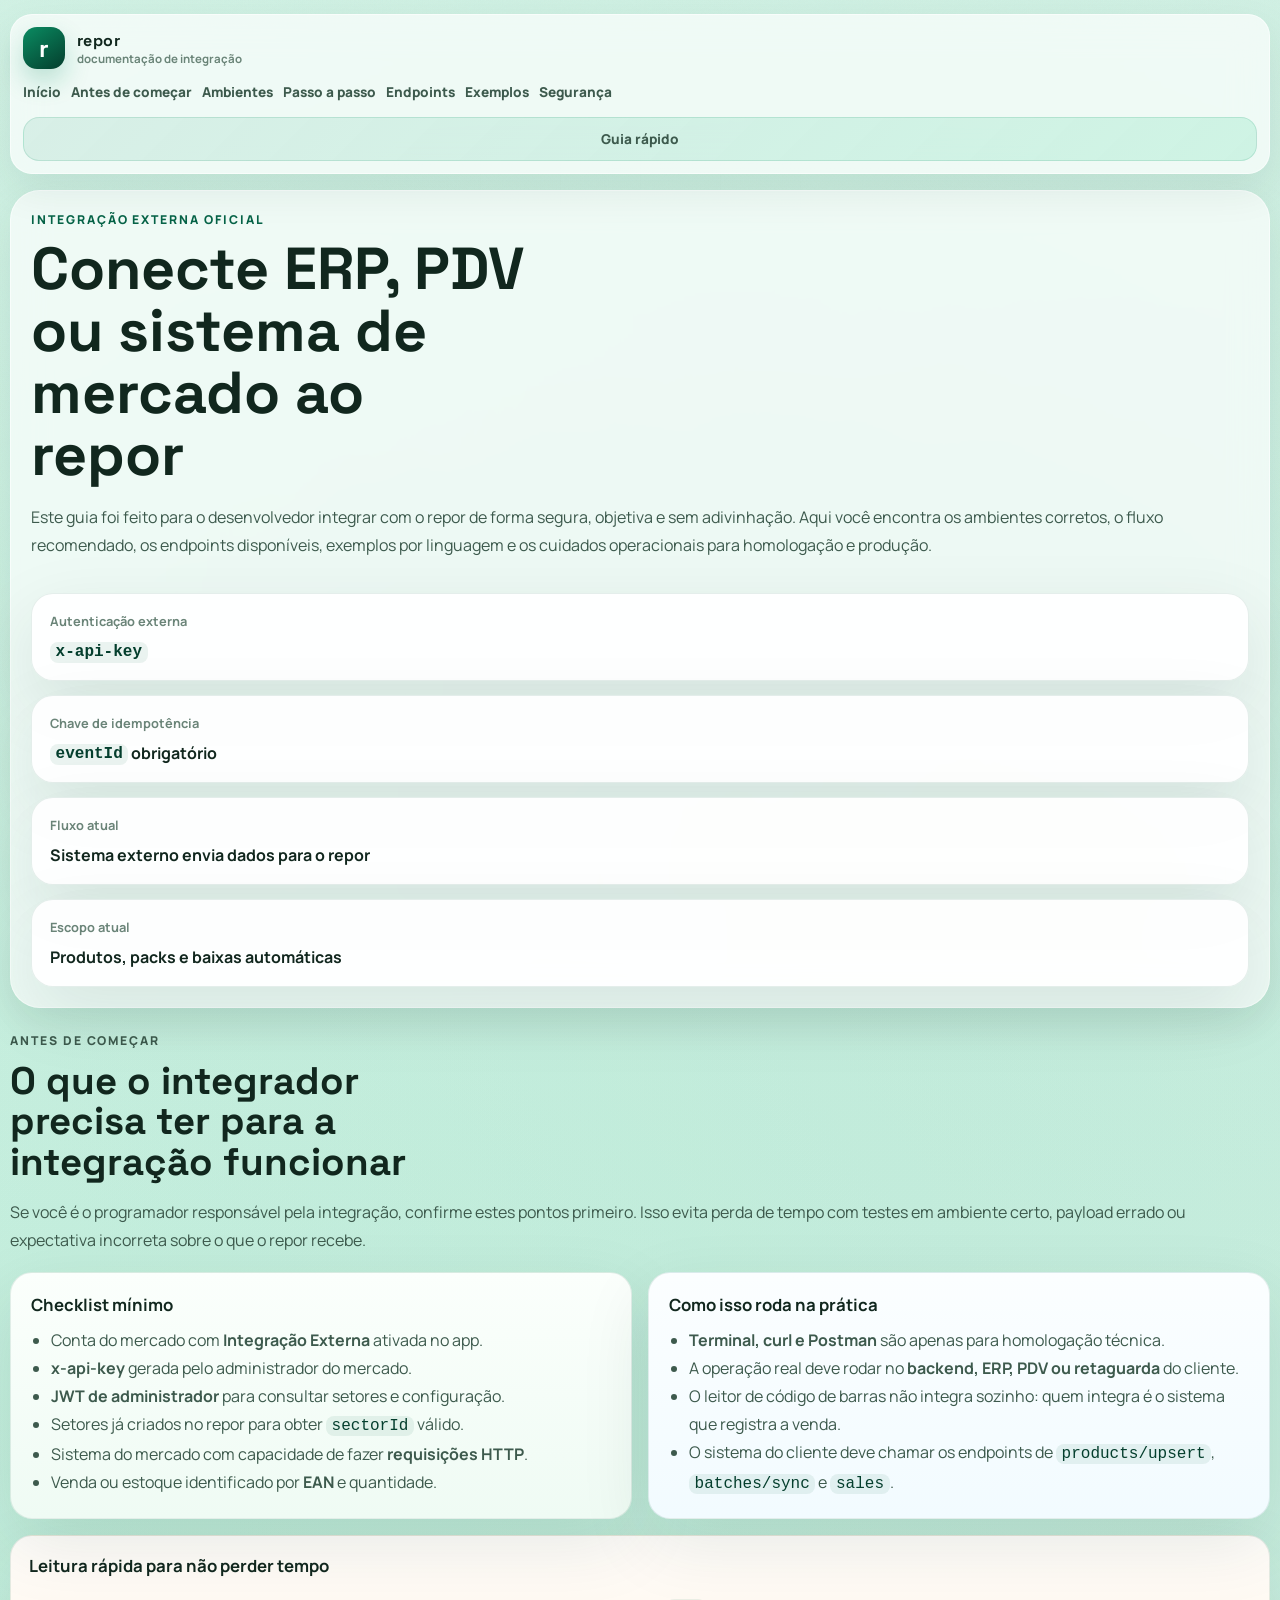
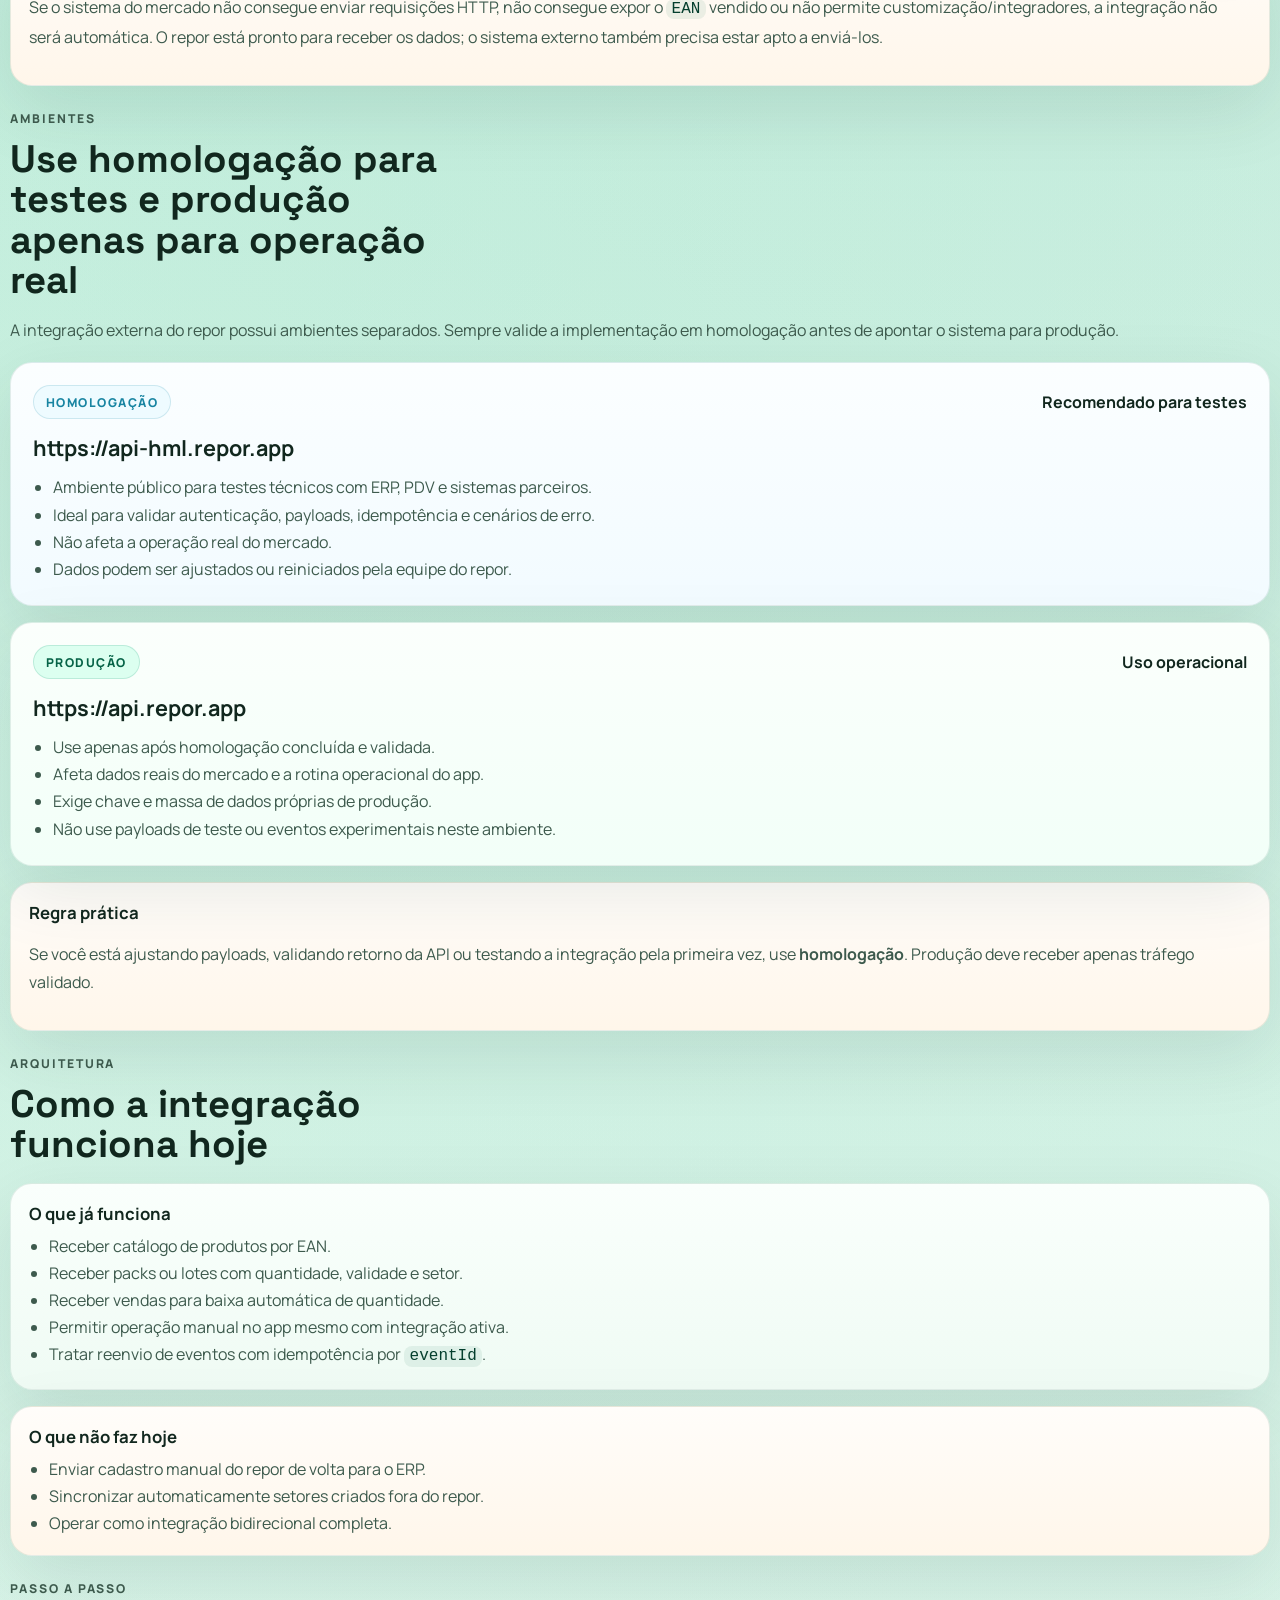
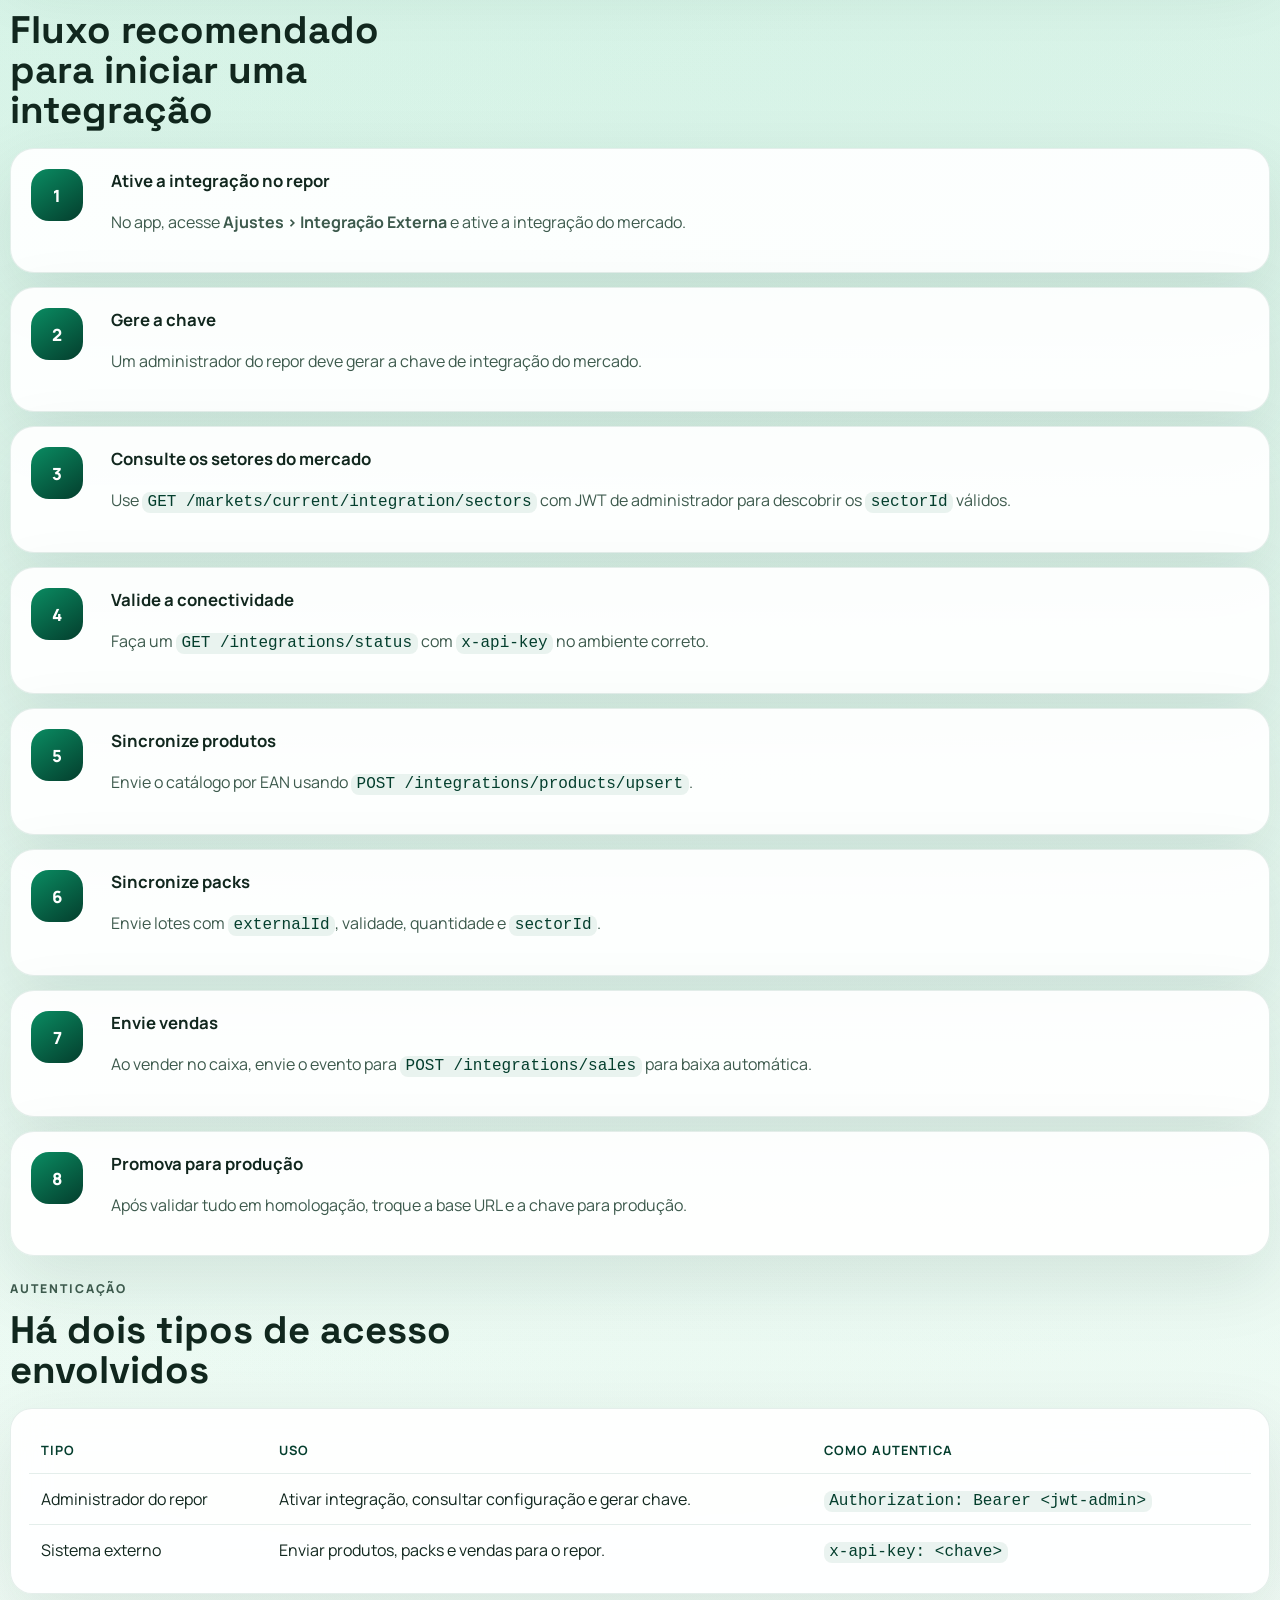
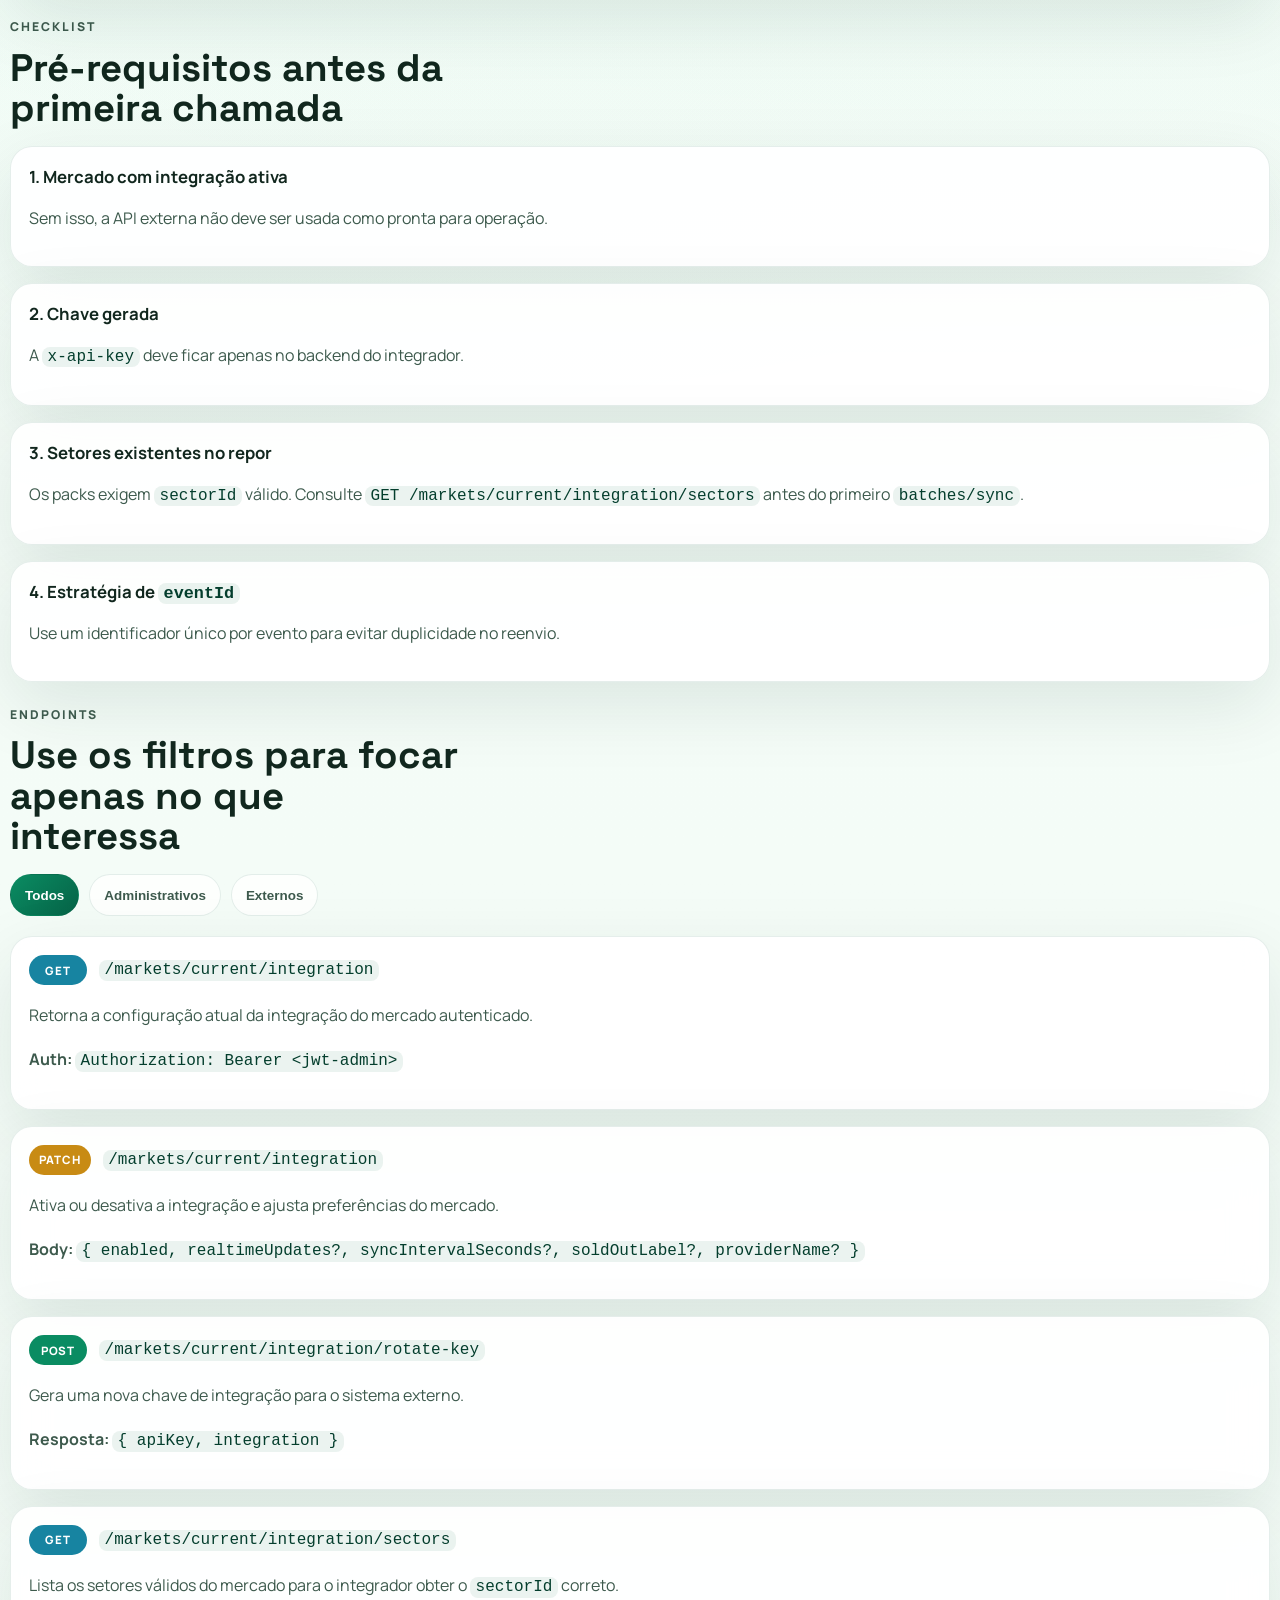
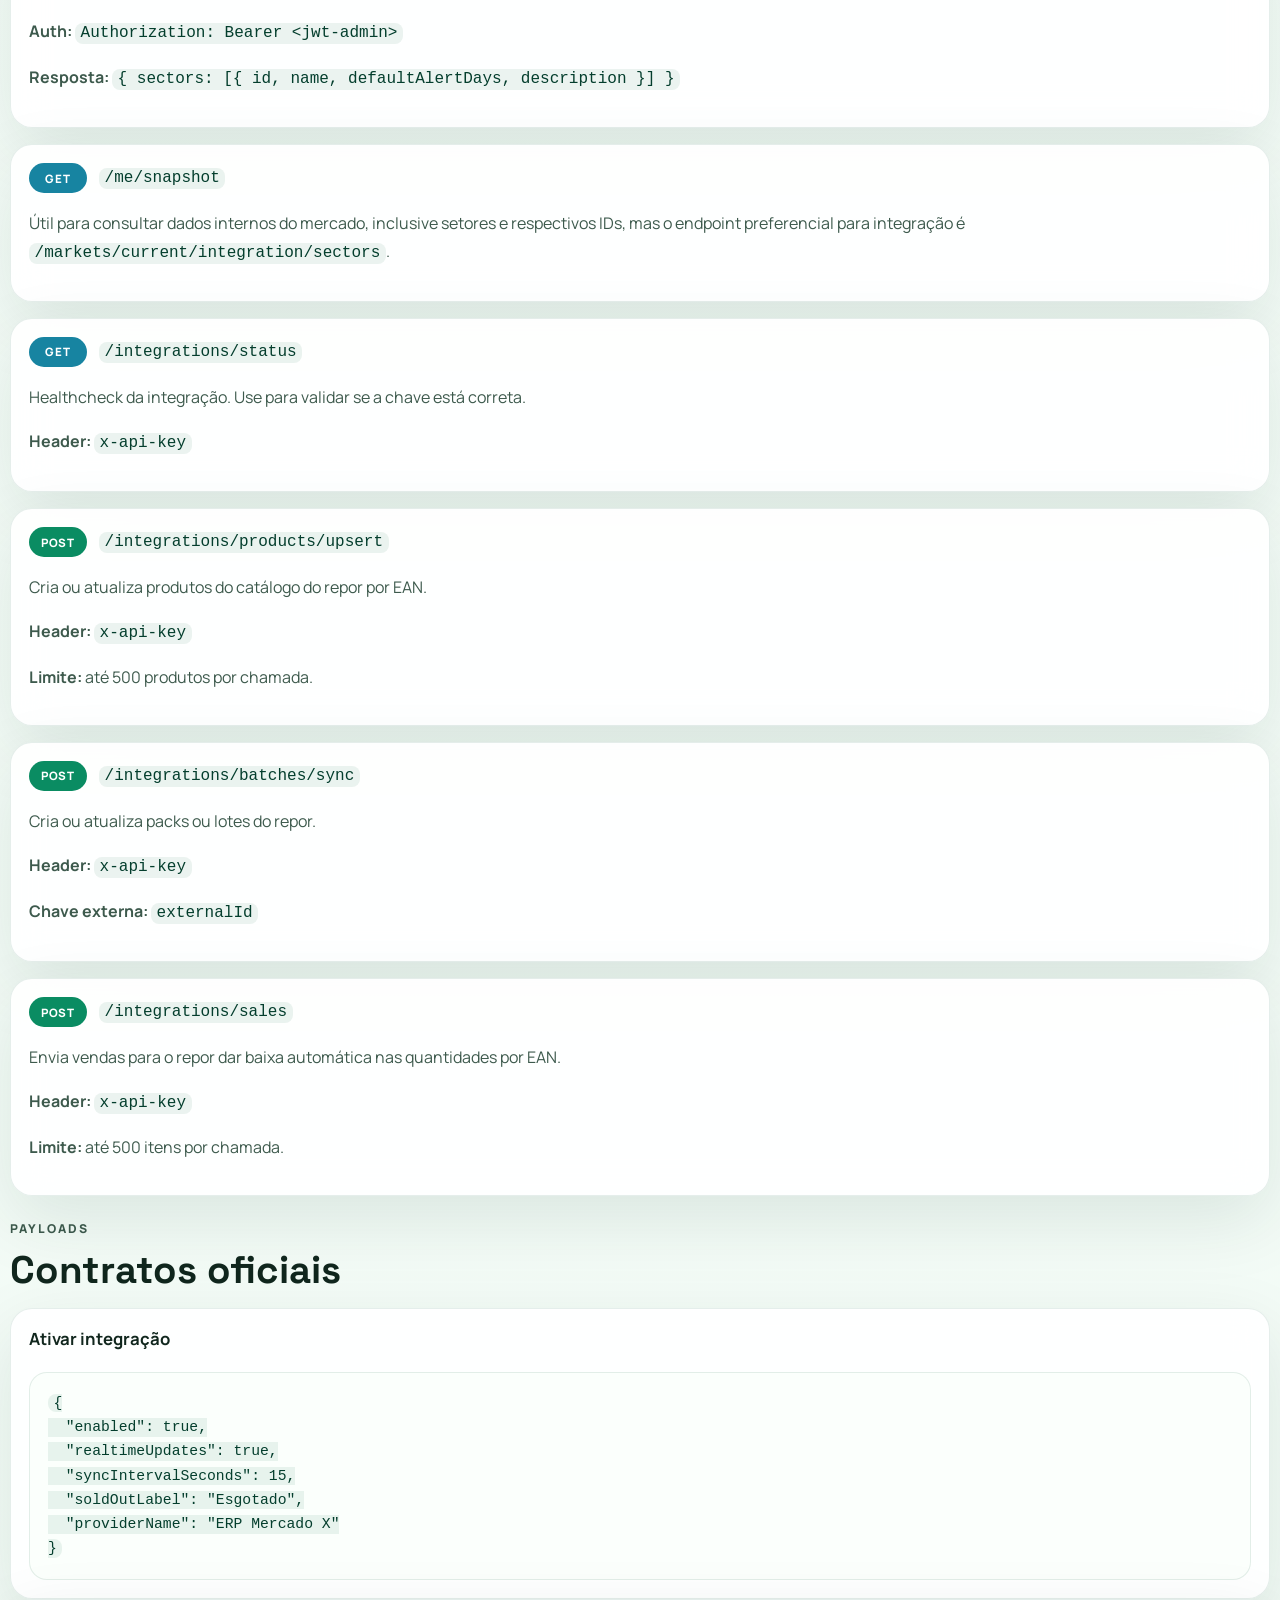
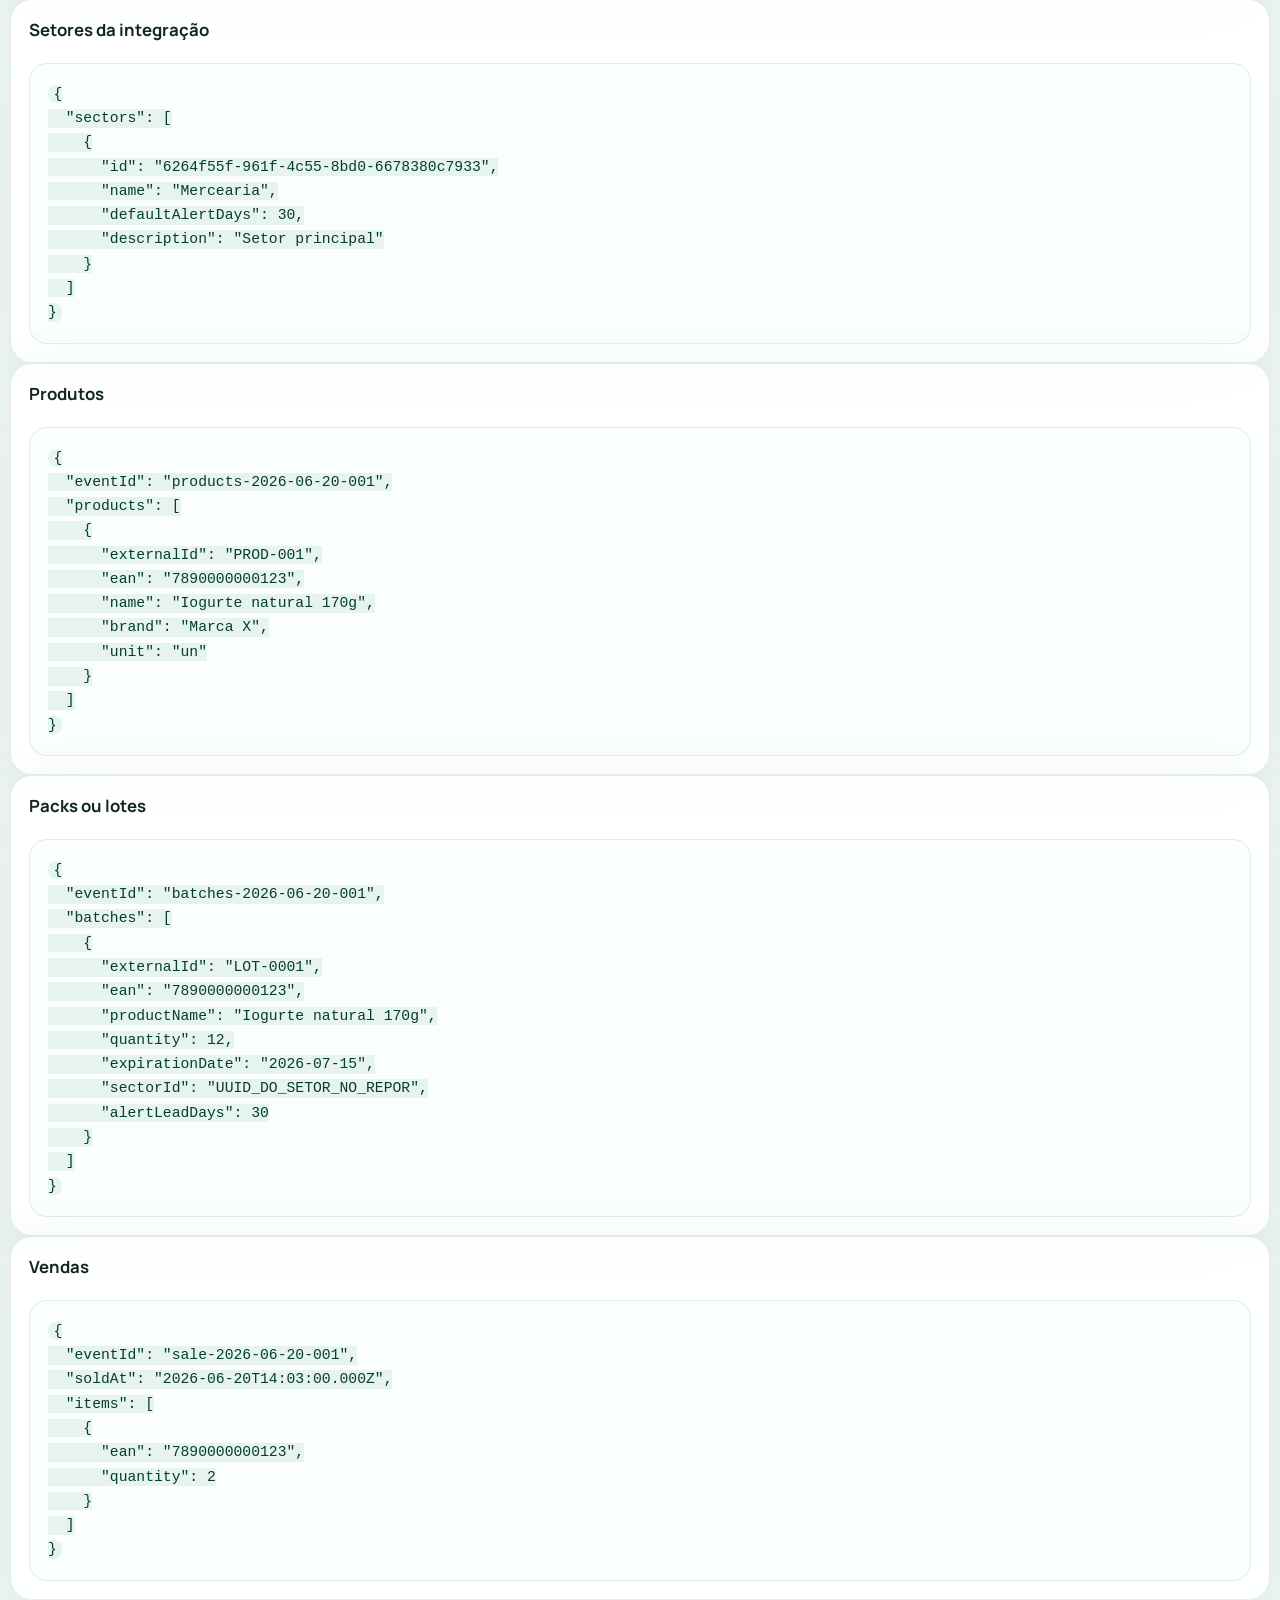
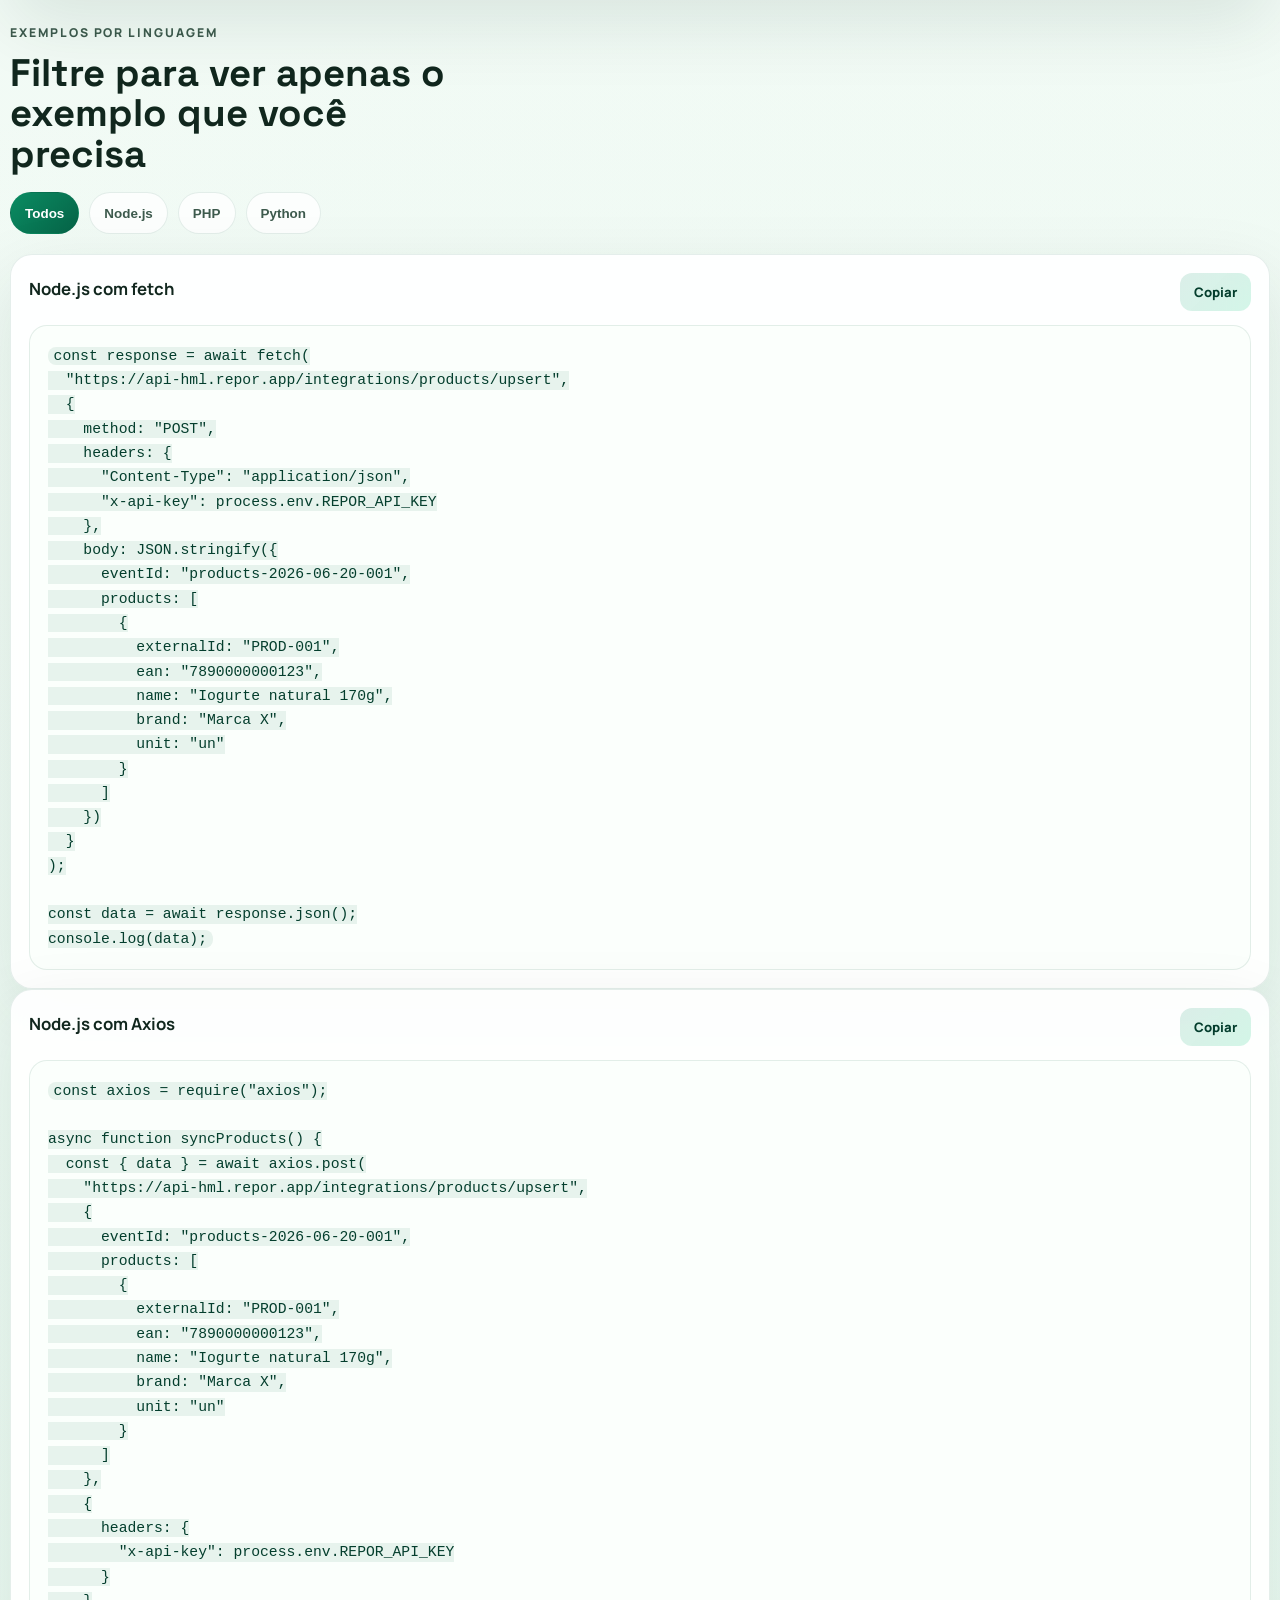
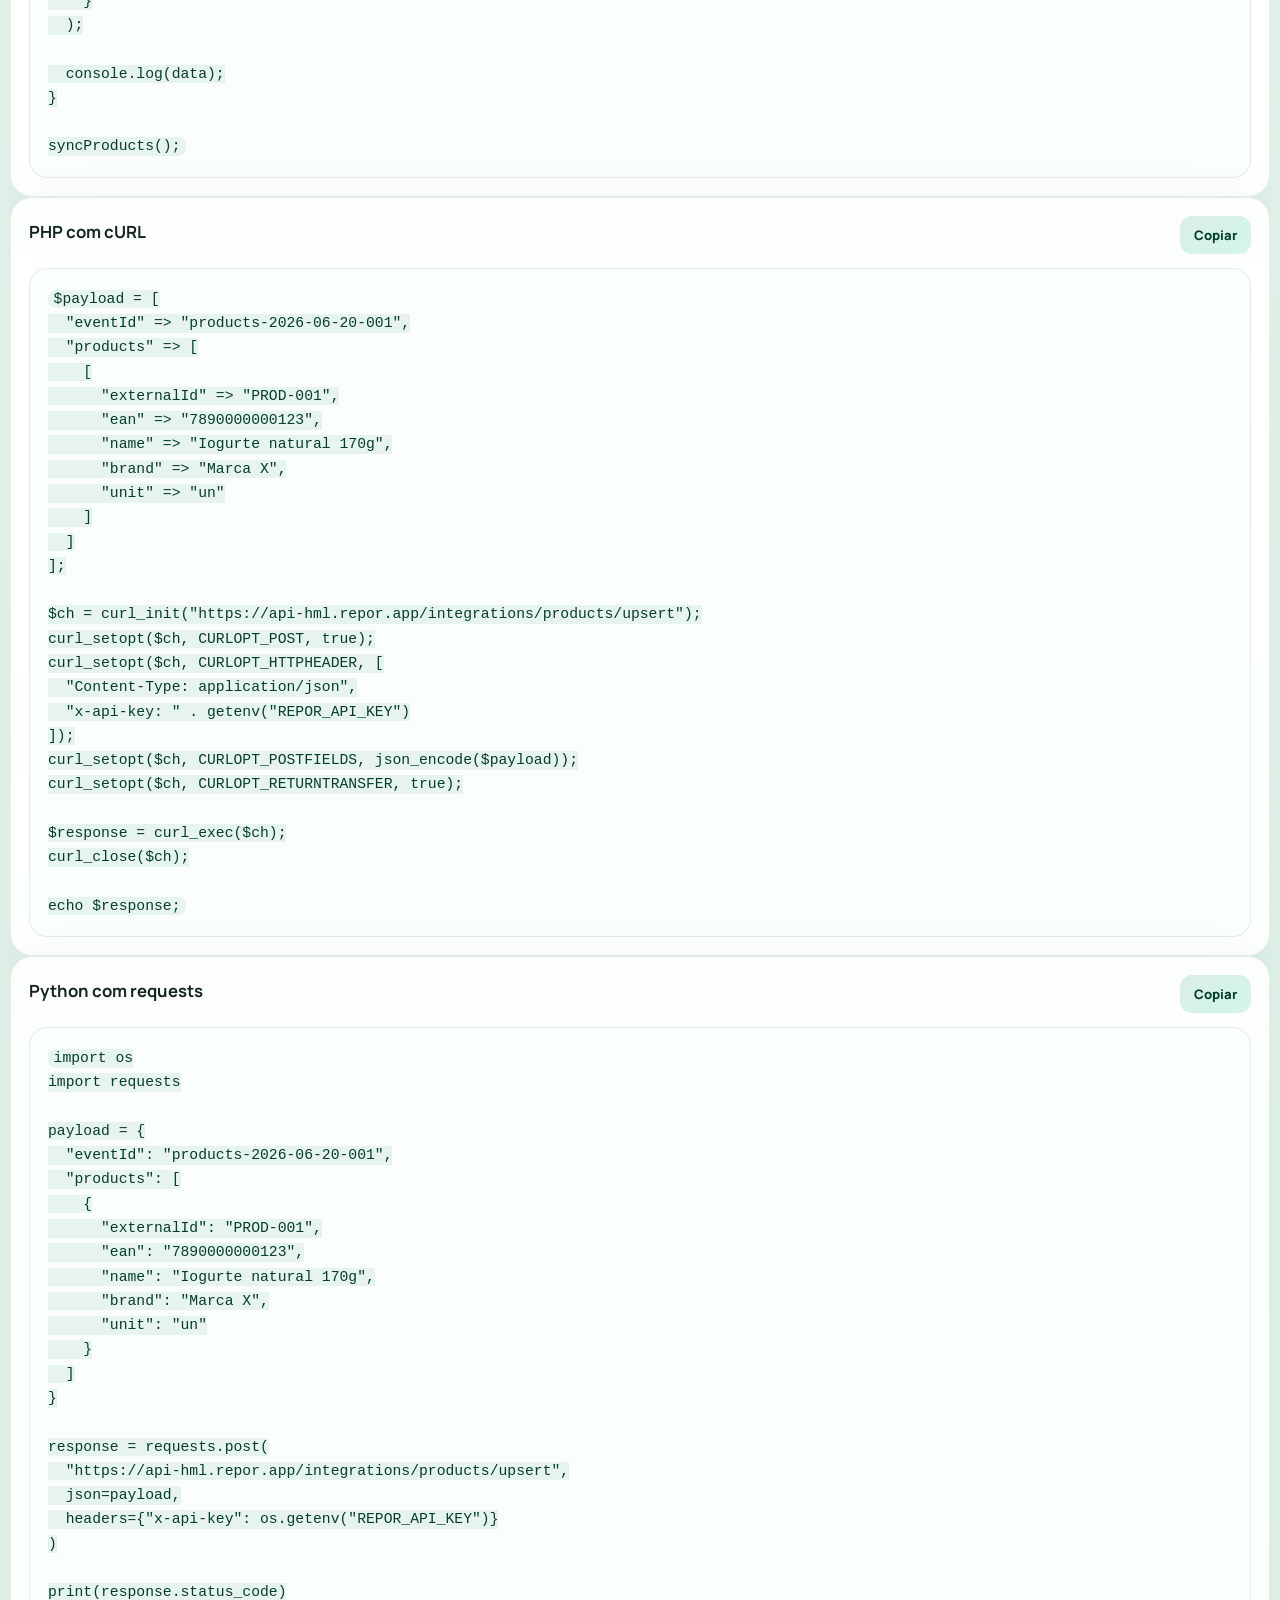
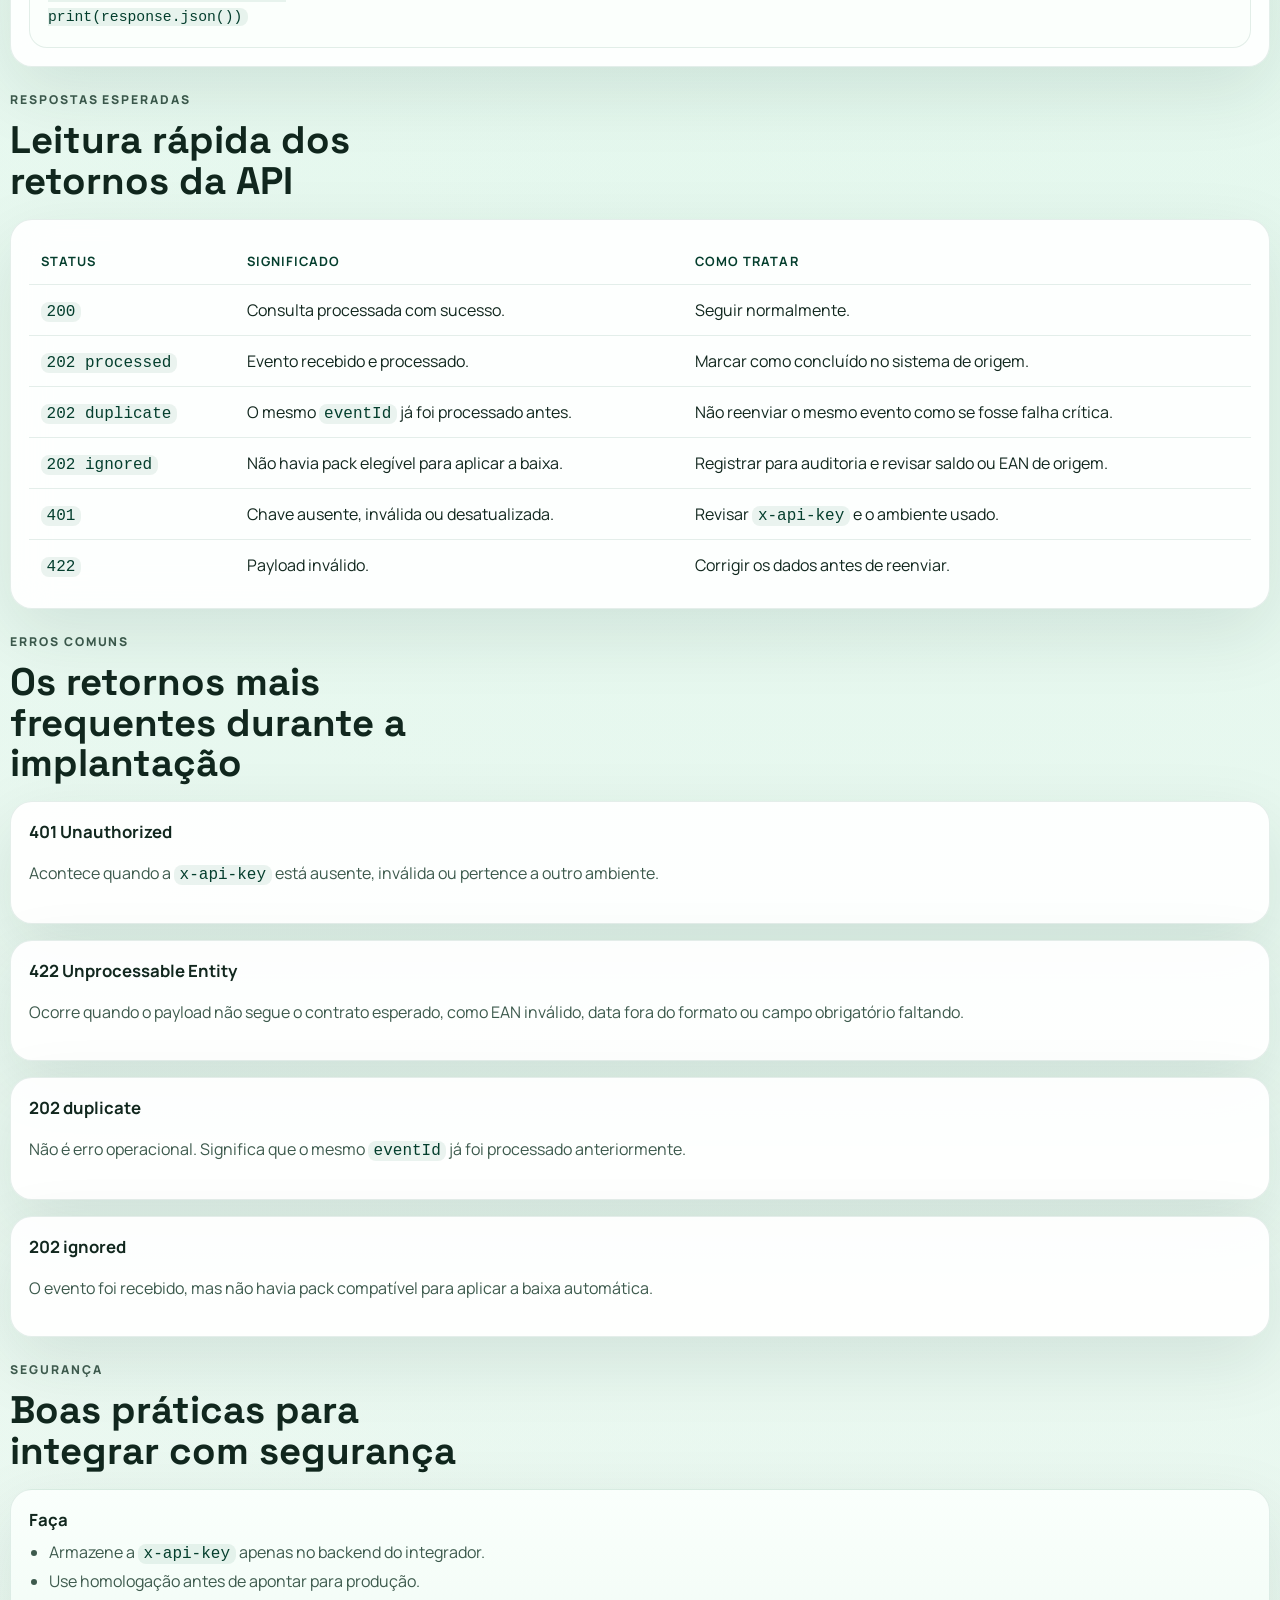
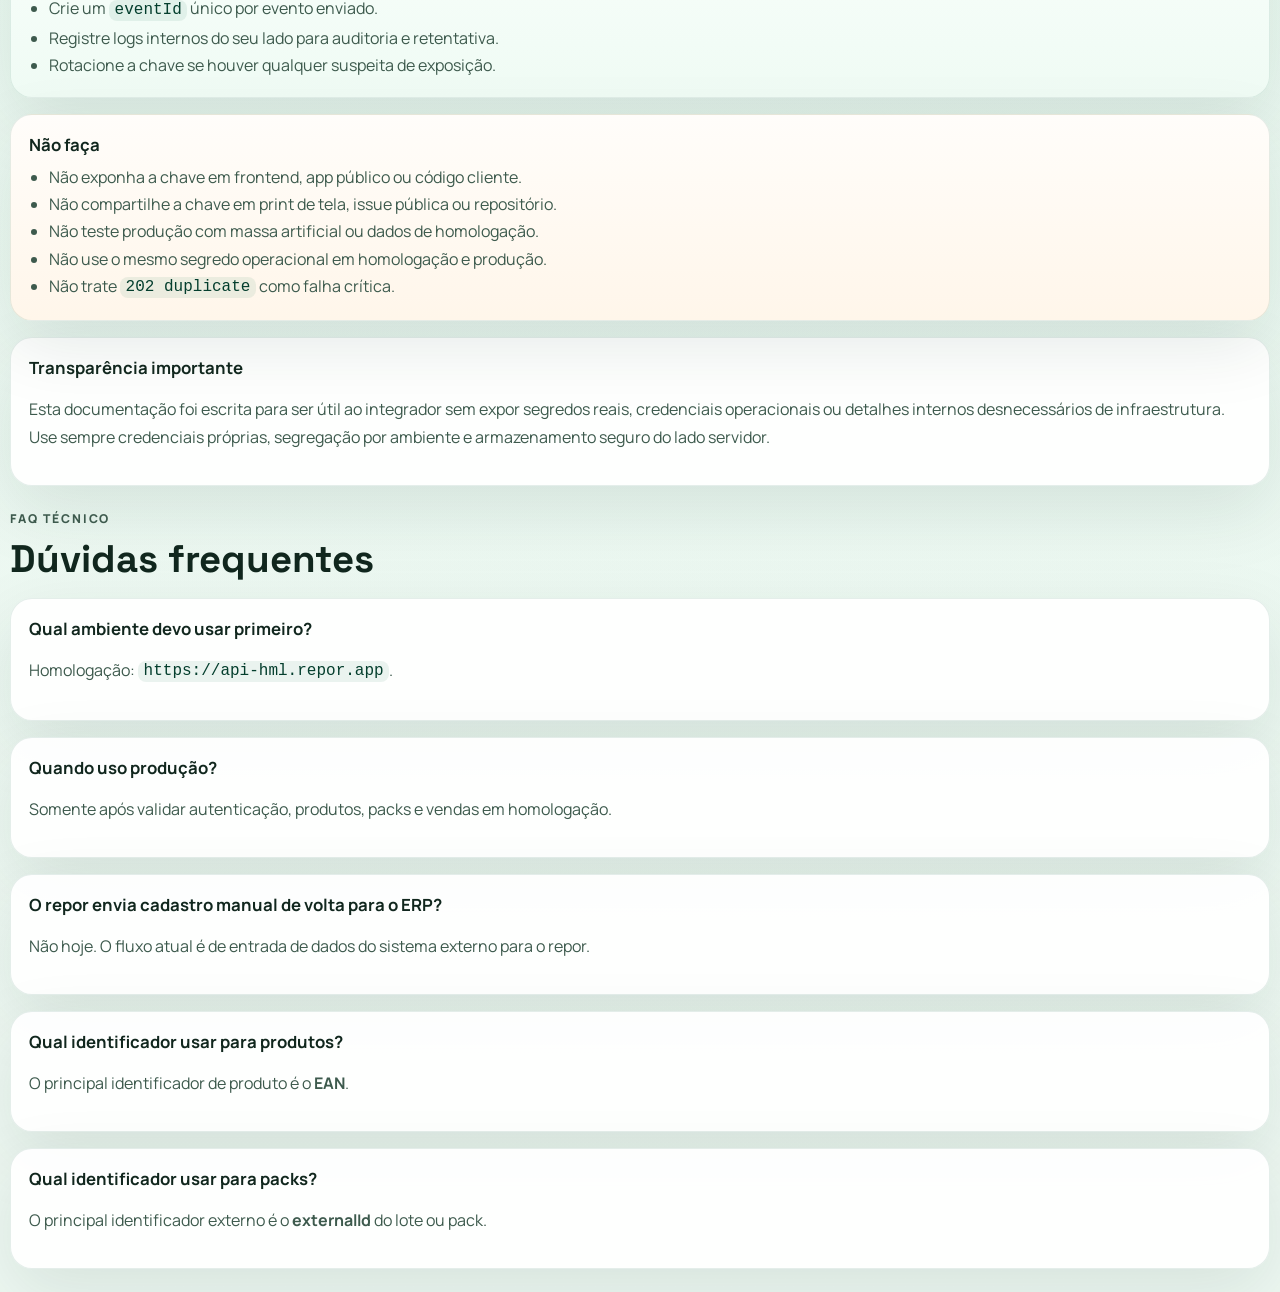
==== commit 6067189e: "update backend" ====
--- a/docs/index.html
+++ b/docs/index.html
@@ -32,6 +32,7 @@
         </a>
         <nav class="topnav" aria-label="Navegação da documentação">
           <a href="#inicio">Início</a>
+          <a href="#antes-de-comecar">Antes de começar</a>
           <a href="#ambientes">Ambientes</a>
           <a href="#passo-a-passo">Passo a passo</a>
           <a href="#endpoints">Endpoints</a>
@@ -47,6 +48,7 @@
         <aside class="sidebar glass-panel">
           <p class="sidebar-label">Navegação rápida</p>
           <a href="#inicio">Visão geral</a>
+          <a href="#antes-de-comecar">Antes de começar</a>
           <a href="#ambientes">Ambientes</a>
           <a href="#arquitetura">Arquitetura</a>
           <a href="#passo-a-passo">Passo a passo</a>
@@ -93,6 +95,52 @@
             </div>
           </section>
 
+          <section class="section" id="antes-de-comecar">
+            <div class="section-heading">
+              <p class="eyebrow">Antes de começar</p>
+              <h2>O que o integrador precisa ter para a integração funcionar</h2>
+              <p>
+                Se você é o programador responsável pela integração, confirme estes pontos
+                primeiro. Isso evita perda de tempo com testes em ambiente certo, payload errado
+                ou expectativa incorreta sobre o que o repor recebe.
+              </p>
+            </div>
+
+            <div class="readiness-grid">
+              <article class="readiness-card readiness-card-success">
+                <h3>Checklist mínimo</h3>
+                <ul>
+                  <li>Conta do mercado com <strong>Integração Externa</strong> ativada no app.</li>
+                  <li><strong>x-api-key</strong> gerada pelo administrador do mercado.</li>
+                  <li><strong>JWT de administrador</strong> para consultar setores e configuração.</li>
+                  <li>Setores já criados no repor para obter <code>sectorId</code> válido.</li>
+                  <li>Sistema do mercado com capacidade de fazer <strong>requisições HTTP</strong>.</li>
+                  <li>Venda ou estoque identificado por <strong>EAN</strong> e quantidade.</li>
+                </ul>
+              </article>
+
+              <article class="readiness-card readiness-card-info">
+                <h3>Como isso roda na prática</h3>
+                <ul>
+                  <li><strong>Terminal, curl e Postman</strong> são apenas para homologação técnica.</li>
+                  <li>A operação real deve rodar no <strong>backend, ERP, PDV ou retaguarda</strong> do cliente.</li>
+                  <li>O leitor de código de barras não integra sozinho: quem integra é o sistema que registra a venda.</li>
+                  <li>O sistema do cliente deve chamar os endpoints de <code>products/upsert</code>, <code>batches/sync</code> e <code>sales</code>.</li>
+                </ul>
+              </article>
+            </div>
+
+            <div class="info-card warning full-width-card">
+              <h3>Leitura rápida para não perder tempo</h3>
+              <p>
+                Se o sistema do mercado não consegue enviar requisições HTTP, não consegue expor o
+                <code>EAN</code> vendido ou não permite customização/integradores, a integração não
+                será automática. O repor está pronto para receber os dados; o sistema externo
+                também precisa estar apto a enviá-los.
+              </p>
+            </div>
+          </section>
+
           <section class="section" id="ambientes">
             <div class="section-heading">
               <p class="eyebrow">Ambientes</p>
@@ -175,11 +223,12 @@
             <div class="timeline">
               <article class="timeline-step"><span>1</span><div><h3>Ative a integração no repor</h3><p>No app, acesse <strong>Ajustes &gt; Integração Externa</strong> e ative a integração do mercado.</p></div></article>
               <article class="timeline-step"><span>2</span><div><h3>Gere a chave</h3><p>Um administrador do repor deve gerar a chave de integração do mercado.</p></div></article>
-              <article class="timeline-step"><span>3</span><div><h3>Valide a conectividade</h3><p>Faça um <code>GET /integrations/status</code> com <code>x-api-key</code> no ambiente correto.</p></div></article>
-              <article class="timeline-step"><span>4</span><div><h3>Sincronize produtos</h3><p>Envie o catálogo por EAN usando <code>POST /integrations/products/upsert</code>.</p></div></article>
-              <article class="timeline-step"><span>5</span><div><h3>Sincronize packs</h3><p>Envie lotes com <code>externalId</code>, validade, quantidade e <code>sectorId</code>.</p></div></article>
-              <article class="timeline-step"><span>6</span><div><h3>Envie vendas</h3><p>Ao vender no caixa, envie o evento para <code>POST /integrations/sales</code> para baixa automática.</p></div></article>
-              <article class="timeline-step"><span>7</span><div><h3>Promova para produção</h3><p>Após validar tudo em homologação, troque a base URL e a chave para produção.</p></div></article>
+              <article class="timeline-step"><span>3</span><div><h3>Consulte os setores do mercado</h3><p>Use <code>GET /markets/current/integration/sectors</code> com JWT de administrador para descobrir os <code>sectorId</code> válidos.</p></div></article>
+              <article class="timeline-step"><span>4</span><div><h3>Valide a conectividade</h3><p>Faça um <code>GET /integrations/status</code> com <code>x-api-key</code> no ambiente correto.</p></div></article>
+              <article class="timeline-step"><span>5</span><div><h3>Sincronize produtos</h3><p>Envie o catálogo por EAN usando <code>POST /integrations/products/upsert</code>.</p></div></article>
+              <article class="timeline-step"><span>6</span><div><h3>Sincronize packs</h3><p>Envie lotes com <code>externalId</code>, validade, quantidade e <code>sectorId</code>.</p></div></article>
+              <article class="timeline-step"><span>7</span><div><h3>Envie vendas</h3><p>Ao vender no caixa, envie o evento para <code>POST /integrations/sales</code> para baixa automática.</p></div></article>
+              <article class="timeline-step"><span>8</span><div><h3>Promova para produção</h3><p>Após validar tudo em homologação, troque a base URL e a chave para produção.</p></div></article>
             </div>
           </section>
 
@@ -221,7 +270,7 @@
             <div class="info-grid">
               <article class="info-card"><h3>1. Mercado com integração ativa</h3><p>Sem isso, a API externa não deve ser usada como pronta para operação.</p></article>
               <article class="info-card"><h3>2. Chave gerada</h3><p>A <code>x-api-key</code> deve ficar apenas no backend do integrador.</p></article>
-              <article class="info-card"><h3>3. Setores existentes no repor</h3><p>Os packs exigem <code>sectorId</code> válido e já cadastrado no repor.</p></article>
+              <article class="info-card"><h3>3. Setores existentes no repor</h3><p>Os packs exigem <code>sectorId</code> válido. Consulte <code>GET /markets/current/integration/sectors</code> antes do primeiro <code>batches/sync</code>.</p></article>
               <article class="info-card"><h3>4. Estratégia de <code>eventId</code></h3><p>Use um identificador único por evento para evitar duplicidade no reenvio.</p></article>
             </div>
           </section>
@@ -253,8 +302,14 @@
                 <p><strong>Resposta:</strong> <code>{ apiKey, integration }</code></p>
               </article>
               <article class="endpoint-card glass-panel filterable-item" data-filter-type="endpoint" data-filter-tags="admin">
+                <div class="endpoint-head"><span class="method get">GET</span><code>/markets/current/integration/sectors</code></div>
+                <p>Lista os setores válidos do mercado para o integrador obter o <code>sectorId</code> correto.</p>
+                <p><strong>Auth:</strong> <code>Authorization: Bearer &lt;jwt-admin&gt;</code></p>
+                <p><strong>Resposta:</strong> <code>{ sectors: [{ id, name, defaultAlertDays, description }] }</code></p>
+              </article>
+              <article class="endpoint-card glass-panel filterable-item" data-filter-type="endpoint" data-filter-tags="admin">
                 <div class="endpoint-head"><span class="method get">GET</span><code>/me/snapshot</code></div>
-                <p>Útil para consultar dados internos do mercado, inclusive setores e respectivos IDs.</p>
+                <p>Útil para consultar dados internos do mercado, inclusive setores e respectivos IDs, mas o endpoint preferencial para integração é <code>/markets/current/integration/sectors</code>.</p>
               </article>
               <article class="endpoint-card glass-panel filterable-item" data-filter-type="endpoint" data-filter-tags="external">
                 <div class="endpoint-head"><span class="method get">GET</span><code>/integrations/status</code></div>
@@ -295,6 +350,19 @@
   "syncIntervalSeconds": 15,
   "soldOutLabel": "Esgotado",
   "providerName": "ERP Mercado X"
+}</code></pre>
+            </div>
+            <div class="payload-block glass-panel">
+              <div class="payload-head"><h3>Setores da integração</h3></div>
+              <pre><code>{
+  "sectors": [
+    {
+      "id": "6264f55f-961f-4c55-8bd0-6678380c7933",
+      "name": "Mercearia",
+      "defaultAlertDays": 30,
+      "description": "Setor principal"
+    }
+  ]
 }</code></pre>
             </div>
             <div class="payload-block glass-panel">
--- a/docs/styles.css
+++ b/docs/styles.css
@@ -225,7 +225,19 @@
   grid-template-columns: 1fr;
   gap: 14px;
 }
+.readiness-grid {
+  display: grid;
+  grid-template-columns: 1fr;
+  gap: 16px;
+}
 .hero-grid article, .info-card, .endpoint-card, .payload-block, .table-card, .faq-list article {
+  border: 1px solid var(--line);
+  border-radius: 22px;
+  background: var(--surface-strong);
+  box-shadow: var(--shadow-soft);
+}
+.readiness-card {
+  padding: 20px;
   border: 1px solid var(--line);
   border-radius: 22px;
   background: var(--surface-strong);
@@ -249,6 +261,22 @@
   gap: 16px;
 }
 .info-card, .endpoint-card, .payload-block, .table-card, .faq-list article { padding: 18px; }
+.readiness-card h3 {
+  margin: 0 0 10px;
+  font-size: 1.05rem;
+}
+.readiness-card ul {
+  margin: 0;
+  padding-left: 20px;
+  color: var(--text-soft);
+  line-height: 1.75;
+}
+.readiness-card-success {
+  background: linear-gradient(180deg, #fbfffc, #effbf4);
+}
+.readiness-card-info {
+  background: linear-gradient(180deg, #fbfeff, #f2fbff);
+}
 .info-card h3, .endpoint-card h3, .payload-head h3, .timeline-step h3, .faq-list h3 {
   margin: 0 0 8px;
   font-size: 1.05rem;
@@ -487,3 +515,9 @@
 .full-width-content {
   max-width: 100%;
 }
+
+@media (min-width: 900px) {
+  .readiness-grid {
+    grid-template-columns: repeat(2, minmax(0, 1fr));
+  }
+}
